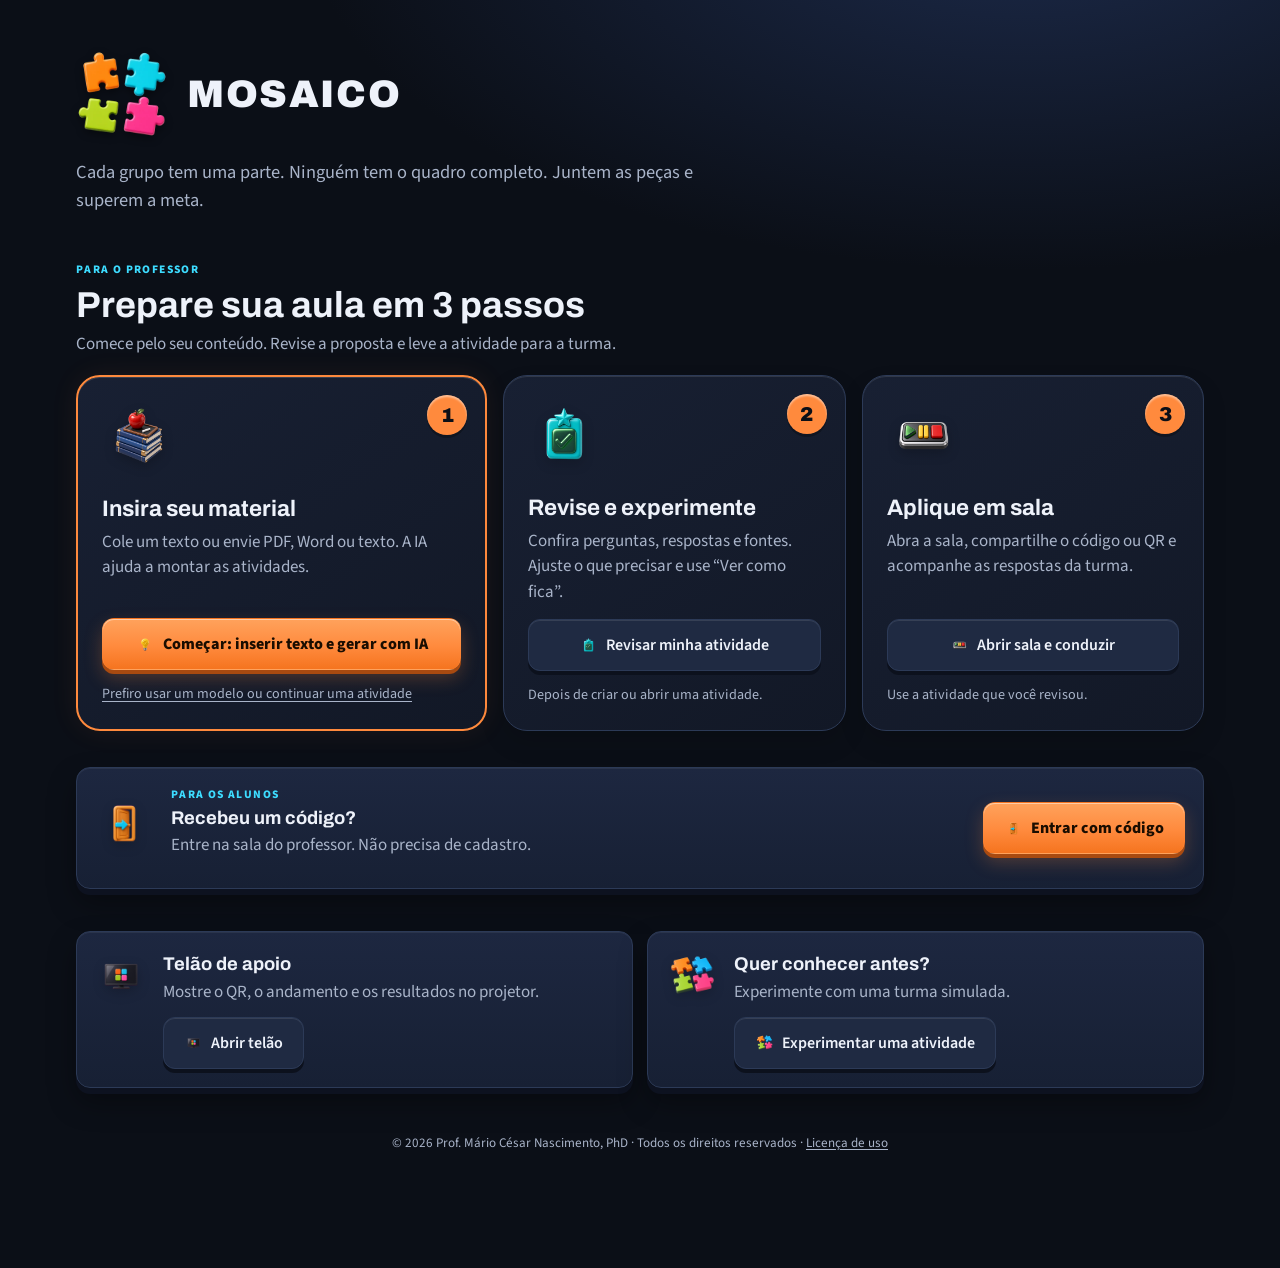
==== index.html @ 1a47d5f0 "Orienta o professor com passos numerados e ícones 3D transparentes" ====
<!doctype html>
<html lang="pt-BR">
<head>
<meta charset="utf-8">
<meta name="viewport" content="width=device-width,initial-scale=1,viewport-fit=cover">
<title>MOSAICO · Sala</title>
<meta name="description" content="Atividades em grupo com informação fracionada, cooperação e meta coletiva.">
<link rel="preconnect" href="https://fonts.googleapis.com">
<link rel="preconnect" href="https://fonts.gstatic.com" crossorigin>
<link href="https://fonts.googleapis.com/css2?family=Archivo:wght@700;800;900&family=Source+Sans+3:wght@400;600;700&display=swap" rel="stylesheet">
<link rel="icon" href="assets/favicon.png" type="image/png">
<link rel="apple-touch-icon" href="assets/apple-touch-icon.png">
<link rel="manifest" href="manifest.webmanifest">
<meta name="theme-color" content="#0b0f17">
<link rel="stylesheet" href="css/mosaico.css">
<style>
  .hero { padding: 48px 0 18px; }
  .hero .marca { font-size: 2.4rem; }
  .hero .marca .logo { width: 2.4em; height: 2.4em; }
  .hero p { font-size: 1.15rem; color: var(--texto-2); max-width: 34em; }
  .entradas { display: grid; gap: 14px; }
  @media (min-width: 640px) { .entradas { grid-template-columns: 1fr 1fr; } .entradas .largo { grid-column: 1 / -1; } }
  .entrada { display: grid; grid-template-columns: auto 1fr; grid-template-areas: "ilu tit" "txt txt" "acoes acoes"; gap: 10px 14px; align-items: center; }
  .entrada > [data-ilu] { grid-area: ilu; display: inline-flex; }
  .entrada h2 { grid-area: tit; margin: 0; font-size: 1.4rem; }
  .entrada p { grid-area: txt; margin: 0; }
  .entrada .acoes { grid-area: acoes; display: grid; gap: 10px; margin-top: 4px; }
  @media (max-width: 520px) { .fluxo-ilustrado .ilu { --tam: 44px !important; } .fluxo-ilustrado { gap: 2px; } .fluxo-ilustrado a { font-size: .78rem; padding: 4px; } }
  .fluxo-ilustrado { display: flex; align-items: center; justify-content: center; gap: 8px; flex-wrap: wrap; margin: 6px 0 4px; }
  .fluxo-ilustrado a { display: grid; justify-items: center; gap: 4px; color: var(--texto-2); text-decoration: none; font-weight: 700; font-size: .85rem; padding: 6px; border-radius: 12px; }
  .fluxo-ilustrado a:hover { color: var(--texto); background: var(--cartao); }
  .fluxo-ilustrado .seta { color: var(--acento); font-weight: 900; font-size: 1.3rem; }
</style>
</head>
<body>
<main class="pagina">
  <section class="hero">
    <h1 class="marca"><img class="logo" src="assets/mosaico.webp" alt="" width="96" height="96">MOSAICO</h1>
    <p>Cada grupo tem uma parte. Ninguém tem o quadro completo. Juntem as peças e superem a meta.</p>
  </section>
  <section class="boas-vindas-docente" aria-labelledby="tituloDocente">
    <div class="docente-abertura"><span class="guia-selo">PARA O PROFESSOR</span><h2 id="tituloDocente">Prepare sua aula em 3 passos</h2><p>Comece pelo seu conteúdo. Revise a proposta e leve a atividade para a turma.</p></div>
    <ol class="jornada-docente" aria-label="Passos para preparar e aplicar uma aula">
      <li class="jornada-card principal"><span class="numero-passo">1</span><span data-ilu="e_material" data-tam="104"></span><div><h3>Insira seu material</h3><p>Cole um texto ou envie PDF, Word ou texto. A IA ajuda a montar as atividades.</p></div><a class="btn primario bloco" id="lnkPlanejar" href="planejar.html?criar=texto" data-ico="ia">Começar: inserir texto e gerar com IA</a><a class="atalho-discreto" href="planejar.html">Prefiro usar um modelo ou continuar uma atividade</a></li>
      <li class="jornada-card"><span class="numero-passo">2</span><span data-ilu="e_revisar" data-tam="80"></span><div><h3>Revise e experimente</h3><p>Confira perguntas, respostas e fontes. Ajuste o que precisar e use “Ver como fica”.</p></div><a class="btn bloco" href="planejar.html#revisao" data-ico="revisao">Revisar minha atividade</a><small>Depois de criar ou abrir uma atividade.</small></li>
      <li class="jornada-card"><span class="numero-passo">3</span><span data-ilu="e_conduzir" data-tam="80"></span><div><h3>Aplique em sala</h3><p>Abra a sala, compartilhe o código ou QR e acompanhe as respostas da turma.</p></div><a class="btn bloco" id="lnkConduzir" href="conduzir.html" data-ico="conduzir">Abrir sala e conduzir</a><small>Use a atividade que você revisou.</small></li>
    </ol>
  </section>
  <section class="apoios-inicio" aria-label="Entrada da turma e recursos de apoio">
    <article class="cartao apoio-turma"><span data-ilu="e_participar" data-tam="58"></span><div><span class="guia-selo">PARA OS ALUNOS</span><h2>Recebeu um código?</h2><p>Entre na sala do professor. Não precisa de cadastro.</p></div><a class="btn primario" id="lnkParticipar" href="participar.html" data-ico="participar">Entrar com código</a></article>
    <article class="cartao apoio-card"><span data-ilu="e_telao" data-tam="52"></span><div><h2>Telão de apoio</h2><p>Mostre o QR, o andamento e os resultados no projetor.</p><a class="btn" id="lnkTelao" href="telao.html" data-ico="telao">Abrir telão</a></div></article>
    <article class="cartao apoio-card"><span data-ilu="e_simulador" data-tam="52"></span><div><h2>Quer conhecer antes?</h2><p>Experimente com uma turma simulada.</p><a class="btn" href="planejar.html?ensaio=1&demonstracao=1" data-ico="simulador">Experimentar uma atividade</a></div></article>
  </section>
  <footer class="rodape-licenca">© 2026 Prof. Mário César Nascimento, PhD · Todos os direitos reservados · <a href="licenca.html">Licença de uso</a></footer>
</main>
<script type="module" src="js/nav.js"></script>
</body>
</html>
---- css/mosaico.css ----
/* MOSAICO · Sala — estilos compartilhados (condução no celular, telão na TV, participante no celular) */
:root {
  --fundo: #0b0f17;
  --fundo-2: #121826;
  --cartao: #182033;
  --cartao-2: #1f2a42;
  --linha: #2c3a57;
  --texto: #eef2fa;
  --texto-2: #a9b4c9;
  --acento: #ff8a3d;
  --acento-2: #3ddcff;
  --ok: #4dffb0;
  --alerta: #ffd23d;
  --erro: #ff6b6b;
  --raio: 14px;
  --toque: 52px;
  --fonte-titulo: 'Archivo', system-ui, sans-serif;
  --fonte: 'Source Sans 3', system-ui, sans-serif;
}
* { box-sizing: border-box; }
html, body { margin: 0; }
body {
  background: var(--fundo) radial-gradient(1200px 600px at 80% -10%, #1c2a4a 0%, transparent 60%) fixed;
  color: var(--texto); font: 17px/1.5 var(--fonte); min-height: 100vh;
  -webkit-text-size-adjust: 100%;
}
h1, h2, h3 { font-family: var(--fonte-titulo); line-height: 1.15; margin: 0 0 .5em; }
h1 { font-size: 1.7rem; font-weight: 800; }
h2 { font-size: 1.25rem; font-weight: 700; }
h3 { font-size: 1.05rem; font-weight: 700; }
p { margin: 0 0 .8em; }
small, .sutil { color: var(--texto-2); }
a { color: var(--acento-2); }
[hidden] { display: none !important; }

/* Marca */
.marca { font-family: var(--fonte-titulo); font-weight: 900; letter-spacing: .04em; display: inline-flex; align-items: center; gap: .45em; }
.marca .ladrilhos { display: inline-grid; grid-template-columns: repeat(2, .55em); gap: .09em; }
.marca .ladrilhos i { width: .55em; height: .55em; border-radius: .12em; display: block; }
.marca .ladrilhos i:nth-child(1) { background: #ff8a3d; } .marca .ladrilhos i:nth-child(2) { background: #3ddcff; }
.marca .ladrilhos i:nth-child(3) { background: #c6ff45; } .marca .ladrilhos i:nth-child(4) { background: #ff5fa8; }

/* Botões e campos — alvos de toque grandes */
.btn {
  min-height: var(--toque); padding: 0 20px; border-radius: 12px; border: 1px solid var(--linha);
  background: var(--cartao-2); color: var(--texto); font: 600 1rem var(--fonte); cursor: pointer;
  display: inline-flex; align-items: center; justify-content: center; gap: 8px; text-decoration: none;
}
.btn:hover:not(:disabled) { border-color: var(--acento-2); }
.btn:disabled { opacity: .45; cursor: not-allowed; }
.btn.primario { background: var(--acento); color: #1a0d00; border-color: transparent; font-weight: 800; }
.btn.perigo { border-color: var(--erro); color: var(--erro); background: transparent; }
.btn.discreto { background: transparent; }
.btn.bloco { width: 100%; }
.btn.pequeno { min-height: 40px; padding: 0 12px; font-size: .9rem; }
/* Campo de arquivo: botão em português + arrastar e soltar */
.arq-zona { display: flex; flex-wrap: wrap; align-items: center; gap: 10px; margin: 0; padding: 12px; font-weight: 400;
  border: 1.5px dashed var(--linha); border-radius: 12px; cursor: pointer; }
.arq-zona:hover, .arq-zona.arrastando { border-color: var(--acento-2); }
.arq-zona:focus-within { outline: 3px solid var(--acento-2); outline-offset: 2px; }
.arq-nome { color: var(--texto-2); overflow-wrap: anywhere; }
.arq-oculto { position: absolute; width: 1px; height: 1px; opacity: 0; overflow: hidden; clip-path: inset(50%); }
.linha-botoes { display: flex; flex-wrap: wrap; gap: 10px; margin: 12px 0; }
label { display: block; font-weight: 600; margin: 12px 0 6px; }
input[type=text], input[type=number], input[type=email], input:not([type]), select, textarea {
  width: 100%; min-height: var(--toque); padding: 10px 14px; border-radius: 12px; border: 1px solid var(--linha);
  background: var(--fundo-2); color: var(--texto); font: 1.05rem var(--fonte);
}
textarea { min-height: 110px; resize: vertical; }
input:focus, select:focus, textarea:focus, .btn:focus-visible { outline: 3px solid var(--acento-2); outline-offset: 2px; }

/* Cartões */
.cartao { background: var(--cartao); border: 1px solid var(--linha); border-radius: var(--raio); padding: 18px; margin: 14px 0; }
.cartao.destaque { border-color: var(--acento); }
.peca { background: #f6f1e7; color: #1b1b1b; border-radius: 10px; padding: 14px 16px; margin: 10px 0; font-size: 1.05rem; box-shadow: 0 2px 0 rgba(0,0,0,.35); position: relative; }
.peca.sintetico::after { content: ''; }
.peca label.marcar { display: flex; gap: 10px; align-items: flex-start; margin: 10px 0 0; font-weight: 600; color: #3a2a10; }
.peca input[type=checkbox] { width: 26px; height: 26px; flex: none; accent-color: #ff8a3d; }

/* Opções (hipóteses, alternativas) */
.opcoes { display: grid; gap: 10px; }
.opcao { display: flex; gap: 12px; align-items: flex-start; padding: 14px; border-radius: 12px; border: 2px solid var(--linha); background: var(--fundo-2); cursor: pointer; font-weight: 500; }
.opcao input { width: 24px; height: 24px; flex: none; margin-top: 2px; accent-color: var(--acento); }
.opcao:has(input:checked) { border-color: var(--acento); background: #2a1d12; }
.opcao.leitura { cursor: default; }

/* Chips de grupo */
.chip { display: inline-flex; align-items: center; gap: 8px; padding: 4px 12px 4px 6px; border-radius: 999px; background: var(--cartao-2); font-weight: 600; font-size: .95rem; }
.chip i { width: 18px; height: 18px; border-radius: 5px; display: block; }
.estado { font-size: .85rem; padding: 2px 10px; border-radius: 999px; font-weight: 700; }
.estado.ok { background: #0f3b2a; color: var(--ok); }
.estado.pend { background: #3b330f; color: var(--alerta); }
.estado.vazio { background: #3b1414; color: var(--erro); }

/* Avisos */
.aviso { padding: 12px 14px; border-radius: 12px; background: #13263d; border-left: 4px solid var(--acento-2); margin: 12px 0; }
.aviso[data-tipo=erro] { background: #3b1414; border-color: var(--erro); }
.aviso[data-tipo=ok] { background: #0f3b2a; border-color: var(--ok); }
.aviso[data-tipo=alerta] { background: #3b330f; border-color: var(--alerta); }
.diag { list-style: none; padding: 0; margin: 8px 0; }
.diag li { padding: 8px 10px; border-radius: 8px; margin: 6px 0; background: var(--fundo-2); font-size: .95rem; }
.diag li.erro { border-left: 4px solid var(--erro); }
.diag li.aviso { border-left: 4px solid var(--alerta); }
.diag li.info { border-left: 4px solid var(--acento-2); }
.diag code { color: var(--texto-2); font-size: .8rem; display: block; }

/* Escala de desempenho (sem pontos) */
.escala { display: inline-flex; flex-direction: column; gap: 6px; }
.escala-barras { display: flex; gap: 6px; }
.escala-barras span { width: 44px; height: 14px; border-radius: 4px; background: var(--linha); }
.escala-barras span.cheia { background: var(--ok); }

/* Janela explicativa */
dialog.explica { max-width: 520px; width: calc(100% - 32px); background: var(--cartao); color: var(--texto); border: 1px solid var(--acento); border-radius: var(--raio); padding: 22px; }
dialog::backdrop { background: rgba(5, 8, 14, .75); }
dialog.explica .btn { width: 100%; margin-top: 8px; }

/* Layout de página no celular */
.pagina { max-width: 720px; margin: 0 auto; padding: 0 16px 96px; }
.topo { position: sticky; top: 0; z-index: 10; background: rgba(11, 15, 23, .94); backdrop-filter: blur(8px); border-bottom: 1px solid var(--linha); }
.topo .barra { max-width: 720px; margin: 0 auto; padding: 10px 16px; display: flex; align-items: center; justify-content: space-between; gap: 12px; }
.topo .status { font-size: .9rem; color: var(--texto-2); text-align: right; }
.abas { display: flex; gap: 4px; max-width: 720px; margin: 0 auto; padding: 0 8px 8px; overflow-x: auto; }
.abas button { flex: 1; min-height: 46px; border: 0; border-radius: 10px; background: transparent; color: var(--texto-2); font: 700 .95rem var(--fonte); white-space: nowrap; padding: 0 12px; cursor: pointer; }
.abas button[aria-selected=true] { background: var(--cartao-2); color: var(--texto); box-shadow: inset 0 -3px 0 var(--acento); }

/* Grade de grupos */
.grade-grupos { display: grid; gap: 12px; grid-template-columns: repeat(auto-fill, minmax(220px, 1fr)); }
.grupo { border-radius: var(--raio); padding: 14px; background: var(--cartao); border-top: 6px solid var(--cor, #888); }
.grupo h3 { margin-bottom: 6px; }
.grupo ul { margin: 0; padding-left: 0; list-style: none; }
.grupo li { padding: 4px 0; display: flex; justify-content: space-between; align-items: center; gap: 8px; }
.grupo li .rep { font-size: .78rem; font-weight: 800; color: var(--acento); }
.grupo select { min-height: 38px; padding: 4px 8px; font-size: .9rem; width: auto; }

/* Etapas na condução */
.etapa-linha { display: grid; grid-template-columns: auto 1fr auto; gap: 10px; align-items: center; }
.etapa-linha.atual { outline: 2px solid var(--acento); }
.etapa-linha .tipo { font-size: .85rem; color: var(--texto-2); }

/* QR */
.qr { background: #fff; border-radius: 14px; padding: 10px; width: min(70vw, 280px); }
.qr svg { display: block; width: 100%; height: auto; }
.codigo { font-family: var(--fonte-titulo); font-weight: 900; letter-spacing: .12em; font-size: 2rem; }

/* Telão (TV) */
body.telao { font-size: clamp(15px, min(1.55vw, 2.75vh), 72px); overflow: hidden; }
.btn-tela-cheia { min-height: 0; width: 2.2em; height: 2.2em; padding: 0; font-size: .8em; }
body.telao:fullscreen .btn-tela-cheia, :fullscreen .btn-tela-cheia { opacity: .35; }
.telao-palco { height: 100vh; padding: 3vh 4vw; display: grid; grid-template-rows: auto 1fr auto; gap: 2vh; }
.telao-palco header { display: flex; justify-content: space-between; align-items: center; }
.telao-palco h1 { font-size: 2.4em; }
.telao-palco .marca { font-size: 1.3em; }
.telao-centro { display: flex; flex-direction: column; justify-content: center; gap: 2vh; min-height: 0; overflow: hidden; }
.telao-entrada { display: grid; grid-template-columns: auto 1fr; gap: 4vw; align-items: center; }
.telao-entrada .qr { width: min(34vh, 34vw); }
.telao-entrada .codigo { font-size: 3.2em; }
.telao .grade-grupos { grid-template-columns: repeat(auto-fit, minmax(14em, 1fr)); }
.telao .grupo { font-size: .9em; }
.telao .progresso { display: flex; flex-wrap: wrap; gap: .6em; }
.telao .progresso .chip { font-size: .9em; padding: .3em .8em .3em .4em; }
.telao .relogio { font-family: var(--fonte-titulo); font-weight: 800; font-size: 2em; }
.telao footer { color: var(--texto-2); font-size: .7em; display: flex; justify-content: space-between; }
.telao .escala-barras span { width: 3em; height: .7em; }
.telao .explicacao { background: var(--cartao); border-radius: var(--raio); padding: 1em 1.2em; font-size: .85em; }

/* Impressão */
@media print { .nao-imprimir { display: none !important; } }

/* =====================================================================
   Identidade 3D (23/10/2026): logo em peças de quebra-cabeça, ícones 3D
   por grupo e profundidade em cartões, botões, chips e opções.
   ===================================================================== */
.marca .logo { width: 1.9em; height: 1.9em; object-fit: contain; filter: drop-shadow(0 3px 4px rgba(0,0,0,.45)); }
.marca { gap: .5em; }

/* cartões com volume */
.cartao, .grupo {
  background: linear-gradient(180deg, #1d2740 0%, #172034 100%);
  border: 1px solid #2c3a57;
  box-shadow: 0 1px 0 rgba(255,255,255,.06) inset, 0 6px 0 #0d1220, 0 14px 28px rgba(0,0,0,.35);
}
.cartao.destaque { border-color: var(--acento); box-shadow: 0 1px 0 rgba(255,255,255,.08) inset, 0 6px 0 #6b3510, 0 14px 30px rgba(255,138,61,.18); }
.grupo { border-top: 0; position: relative; }
.grupo::before { content: ''; position: absolute; inset: 0 0 auto 0; height: 6px; border-radius: var(--raio) var(--raio) 0 0; background: var(--cor, #888); box-shadow: 0 0 18px var(--cor, transparent); }

/* botões que afundam ao toque */
.btn { box-shadow: 0 1px 0 rgba(255,255,255,.10) inset, 0 4px 0 #0c111d; transition: transform .06s, box-shadow .06s; }
.btn:active:not(:disabled) { transform: translateY(3px); box-shadow: 0 1px 0 rgba(255,255,255,.10) inset, 0 1px 0 #0c111d; }
.btn.primario { background: linear-gradient(180deg, #ffa25c 0%, #ff8a3d 55%, #f5741f 100%); box-shadow: 0 1px 0 rgba(255,255,255,.45) inset, 0 4px 0 #a84a10, 0 8px 18px rgba(255,138,61,.25); }
.btn.primario:active:not(:disabled) { box-shadow: 0 1px 0 rgba(255,255,255,.45) inset, 0 1px 0 #a84a10; }
.btn.perigo { box-shadow: 0 4px 0 #5a1b1b; }
.btn.discreto { box-shadow: none; }

/* ícones e etiquetas de grupo */
.icone-grupo { object-fit: contain; flex: none; filter: drop-shadow(0 3px 3px rgba(0,0,0,.45)); }
.chip { padding: 4px 14px 4px 6px; background: linear-gradient(180deg, #24304b, #1b2439); border: 1px solid #33425f; box-shadow: 0 3px 0 #0c111d; }
.chip i { display: none; }
.titulo-grupo { display: flex; align-items: center; gap: .45em; }
.grupo-destaque { display: flex; justify-content: center; margin: 4px 0 8px; }
.grupo-destaque .icone-grupo { animation: flutuar 3.2s ease-in-out infinite; }
@keyframes flutuar { 0%, 100% { transform: translateY(0); } 50% { transform: translateY(-6px); } }
@media (prefers-reduced-motion: reduce) { .grupo-destaque .icone-grupo { animation: none; } .btn { transition: none; } }

/* opções e peças com profundidade */
.opcao { box-shadow: 0 3px 0 #0c111d; transition: transform .06s; }
.opcao:has(input:checked) { box-shadow: 0 3px 0 #6b3510, 0 0 0 1px var(--acento) inset; }
.opcao:active { transform: translateY(2px); }
.peca { box-shadow: 0 3px 0 #b9ab92, 0 10px 18px rgba(0,0,0,.35); }

/* abas da condução em relevo */
.abas button[aria-selected=true] { background: linear-gradient(180deg, #26324f, #1d2740); box-shadow: inset 0 -3px 0 var(--acento), 0 3px 0 #0c111d; }

/* telão: ícones maiores e cartões de grupo com o mesmo volume */
.telao .chip { gap: .5em; }
.telao .chip .icone-grupo { width: 1.6em; height: 1.6em; }
.telao .titulo-grupo .icone-grupo { width: 2.2em; height: 2.2em; }
.telao .marca .logo { width: 2.2em; height: 2.2em; }
.telao .escala-barras span { box-shadow: 0 3px 0 #0c111d; }

/* representante: nome e etiqueta na cor da equipe */
.grupo li.eh-rep { color: var(--cor, var(--acento)); font-weight: 700; }
.grupo li .rep { color: var(--cor, var(--acento)); border: 1px solid var(--cor, var(--acento)); border-radius: 999px; padding: 1px 8px; }

/* Montagem em peças: peça de quebra-cabeça em tela cheia no celular */
.peca-qc { display: block; width: 100%; height: auto; max-height: 68vh; overflow: visible; filter: drop-shadow(0 8px 14px rgba(0,0,0,.35)); }
.peca-qc-texto { width: 100%; height: 100%; display: flex; align-items: center; justify-content: center; text-align: center; color: #1b1b1b; font-family: 'Archivo', system-ui, sans-serif; font-weight: 800; line-height: 1.15; overflow-wrap: anywhere; padding: 2px; }
.pecas-carrossel { display: flex; gap: 14px; overflow-x: auto; scroll-snap-type: x mandatory; padding: 18px 6px 8px; }
.pecas-carrossel > div { flex: 0 0 92%; scroll-snap-align: center; }
.pecas-fila { display: flex; flex-wrap: wrap; gap: 6px; align-items: flex-start; }
.pecas-fila .peca-qc { width: 120px; max-height: none; }
.montagem-aviso { text-align: center; font-size: 1.05rem; }
.telao .pecas-fila .peca-qc { width: 100%; }

/* ---------- Cadeado do grupo ---------- */
.cadeado-placa { display: flex; gap: 12px; align-items: center; background: var(--cartao-2, rgba(255,255,255,.05)); border: 2px solid var(--cor, #ff8a3d); border-radius: var(--raio, 14px); padding: 10px 14px; margin: 10px 0; box-shadow: 0 4px 0 rgba(0,0,0,.35); }
.cadeado-placa.aberto { border-color: #3ddc84; }
.cadeado-icone { font-size: 2.2em; line-height: 1; filter: drop-shadow(0 4px 4px rgba(0,0,0,.4)); }
.cadeado-placa > div:last-child { flex: 1; display: grid; gap: 4px; }
.cadeado-barra { height: 10px; border-radius: 99px; background: rgba(255,255,255,.12); overflow: hidden; }
.cadeado-barra span { display: block; height: 100%; background: var(--cor, #ff8a3d); border-radius: 99px; transition: width .4s; }
.aberto .cadeado-barra span { background: #3ddc84; }
.cadeado-pergunta { border-top: 1px solid rgba(255,255,255,.1); padding-top: 10px; margin-top: 12px; }
.cadeado-pergunta.estado-certa h3::after { content: ' ✔'; color: #3ddc84; }
.fragmento { text-align: center; background: linear-gradient(#fffaf0, #efe4cf); color: #1b1b1b; border: 3px dashed var(--cor, #ff8a3d); border-radius: 14px; padding: 10px; margin: 8px 0; box-shadow: 0 6px 0 rgba(0,0,0,.35); }
.fragmento small { display: block; color: #6b5b3e; font-weight: 600; }
.fragmento div { font-family: var(--fonte-titulo, 'Archivo'), system-ui, sans-serif; font-weight: 800; font-size: 2em; overflow-wrap: anywhere; }
.cadeado-codigo { margin-top: 14px; padding: 12px; border-radius: var(--raio, 14px); border: 2px solid #f3bf0a; background: rgba(243,191,10,.08); }
.cadeado-codigo input { font-size: 1.4em; text-align: center; letter-spacing: .05em; }
.cadeado-mensagem { margin: 10px 0; padding: 14px; border-radius: var(--raio, 14px); background: rgba(61,220,132,.12); border: 2px solid #3ddc84; font-size: 1.1em; font-weight: 600; }
.telao .cadeados { display: grid; grid-template-columns: repeat(auto-fit, minmax(11em, 1fr)); gap: .8em; }
.cadeado-telao { background: var(--cartao); border: 3px solid var(--cor); border-radius: var(--raio); padding: .7em; text-align: center; display: grid; gap: .35em; justify-items: center; box-shadow: 0 6px 0 rgba(0,0,0,.4); transition: transform .3s; }
.cadeado-telao .cadeado-barra { width: 100%; height: .6em; }
.cadeado-telao.aberto { border-color: #3ddc84; transform: translateY(-4px); }
.cadeado-telao .cadeado-icone { font-size: 2.6em; }

/* ---------- Quiz entre grupos ---------- */
.quiz-vez { display: flex; gap: 10px; align-items: center; padding: 10px 12px; border-radius: var(--raio, 14px); border: 2px solid var(--cor, rgba(255,255,255,.2)); margin: 8px 0; }
.quiz-vez.minha { border-color: #f3bf0a; background: rgba(243,191,10,.1); }
.quiz-placar { display: flex; flex-wrap: wrap; gap: 6px; }
.telao .quiz-vez-telao { display: grid; grid-template-columns: auto 1fr auto; gap: 1em; align-items: center; background: var(--cartao); border: 4px solid var(--cor); border-radius: var(--raio); padding: .6em 1em; box-shadow: 0 8px 0 rgba(0,0,0,.4); }
.telao .quiz-vez-telao .icone-grupo { width: 4em; height: 4em; }
.telao .quiz-nome { font-family: var(--fonte-titulo); font-weight: 800; font-size: 2.2em; line-height: 1.1; }
.telao .quiz-sinal { font-size: 3em; font-weight: 800; }
.telao .relogio.acabando { color: #ff5d5d; }
.telao .telao-placar { justify-content: center; }
.telao .telao-placar .chip { font-size: 1em; }

/* ---------- Cartões de arrastar ---------- */
.quadro-cartoes { display: grid; gap: 12px; margin: 12px 0; -webkit-user-select: none; user-select: none; }
.cartao-arr { background: linear-gradient(180deg, #fffaf0, #efe4cf); color: #1b1b1b; border-radius: 12px; padding: 12px 14px; min-height: 52px; display: flex; flex-direction: column; justify-content: center; gap: 2px;
  font-weight: 700; line-height: 1.2; box-shadow: 0 3px 0 #b9ab92, 0 8px 14px rgba(0,0,0,.3); border: 2px solid transparent; overflow-wrap: anywhere; }
.cartao-arr.movel { cursor: grab; }
.cartao-arr.preso { opacity: .78; box-shadow: 0 2px 0 #9c907a; }
.cartao-arr.meu { border-color: var(--cor, var(--acento)); }
.cartao-arr.selecionado { outline: 4px solid var(--acento-2); outline-offset: 2px; transform: translateY(-2px); }
.cartao-arr.origem { opacity: .3; }
.cartao-arr .dono { font-weight: 600; color: #6b5b3e; font-size: .8rem; }
.cartao-arr.fantasma { position: fixed; left: 0; top: 0; z-index: 1000; pointer-events: none; opacity: .95; box-shadow: 0 16px 30px rgba(0,0,0,.5); }
.cartoes-mao { border: 2px dashed var(--linha); border-radius: var(--raio); padding: 10px; background: rgba(255,255,255,.03); }
.cartoes-rotulo { font-size: .9rem; color: var(--texto-2); font-weight: 700; margin-bottom: 8px; }
.cartoes-lista { display: grid; gap: 8px; }
.cartoes-mao .cartoes-lista { grid-template-columns: repeat(auto-fill, minmax(140px, 1fr)); }
.cartoes-trilha { list-style: none; margin: 0; padding: 0; display: grid; gap: 8px; }
.cartoes-slot { display: grid; grid-template-columns: 34px 1fr; gap: 8px; align-items: center; min-height: 60px; border: 2px dashed var(--linha); border-radius: 12px; padding: 4px 6px; background: var(--fundo-2); }
.cartoes-slot .num { font-family: var(--fonte-titulo); font-weight: 900; font-size: 1.2rem; color: var(--texto-2); text-align: center; }
.cartoes-slot.cheio { border-style: solid; }
.cartoes-slot .vazio, .cartoes-coluna .vazio { color: var(--texto-2); font-size: .85rem; }
.cartoes-coluna .cartoes-lista:has(.cartao-arr) .vazio { display: none; }
.cartoes-colunas { display: grid; gap: 10px; grid-template-columns: repeat(auto-fit, minmax(140px, 1fr)); }
.cartoes-coluna { border: 2px dashed var(--linha); border-radius: 12px; padding: 8px; min-height: 120px; background: var(--fundo-2); }
.cartoes-coluna h4 { margin: 0 0 8px; font-family: var(--fonte-titulo); text-align: center; }
[data-alvo].sobre { border-color: var(--acento-2) !important; background: rgba(61,220,255,.1) !important; }
.termo-polos { display: flex; justify-content: space-between; gap: 10px; font-weight: 800; font-size: .9rem; }
.termo-polos span:first-child { color: #ff8f8f; } .termo-polos span:last-child { color: #7dffbe; text-align: right; }
.termo-linha { display: grid; gap: 6px; padding: 10px 0; border-top: 1px solid rgba(255,255,255,.08); }
.termo-rotulo { display: flex; justify-content: space-between; align-items: baseline; gap: 8px; font-weight: 700; }
.termo-rotulo .dono { font-weight: 600; }
.termo-trilha { position: relative; height: 44px; border-radius: 999px; }
.termo-trilha.movel { cursor: pointer; }
.termo-faixa { position: absolute; left: 0; right: 0; top: 50%; height: 12px; transform: translateY(-50%); border-radius: 999px; background: linear-gradient(90deg, #ff6b6b, #ffd23d, #4dffb0); box-shadow: 0 3px 0 #0c111d; }
.termo-marcador { position: absolute; top: 50%; width: 34px; height: 34px; border-radius: 50%; transform: translate(-50%, -50%); background: var(--cor, var(--acento)); border: 3px solid #fff; box-shadow: 0 4px 10px rgba(0,0,0,.5); }
.termo-linha.vazia .termo-faixa { opacity: .5; }
.termo-trilha:focus-visible { outline: 3px solid var(--acento-2); outline-offset: 4px; }
.termo-dica { font-size: .85rem; }
/* telão */
.telao .cadeia-telao { display: flex; flex-wrap: wrap; gap: .4em; align-items: center; justify-content: center; }
.telao .cadeia-telao .seta { font-size: 1.5em; font-weight: 800; color: var(--acento); }
.telao .cartao-arr { font-size: .9em; padding: .5em .8em; min-height: 0; }
.telao .telao-colunas { grid-template-columns: repeat(var(--n), 1fr); }
.telao .termo-telao { display: grid; gap: .5em; }
.telao .termo-linha-telao { display: grid; grid-template-columns: 16em 1fr; gap: 1em; align-items: center; }
.telao .termo-linha-telao .termo-trilha { height: 2.6em; }
.telao .termo-esperado { position: absolute; top: 15%; bottom: 15%; border-radius: 999px; background: rgba(255,255,255,.22); border: 2px dashed #fff; }
.telao .termo-ponto { position: absolute; transform: translate(-50%, 0); top: 0; }
.telao .termo-ponto .icone-grupo { width: 1.5em; height: 1.5em; }
.telao .termo-linha-telao .termo-rotulo { display: block; }
.telao .etiqueta-div { display: inline-block; white-space: nowrap; vertical-align: middle; font-size: .55em; background: var(--alerta); color: #1a1300; border-radius: 999px; padding: .1em .6em; margin-left: .5em; }

/* pares para ligar: o lugar mostra o outro lado */
.cartoes-slot.com-rotulo { grid-template-columns: minmax(0, 42%) 1fr; }
.rotulo-par { font-weight: 800; display: flex; justify-content: space-between; gap: 6px; align-items: center; padding: 0 4px; overflow-wrap: anywhere; min-width: 0; }
.rotulo-par i { font-style: normal; color: var(--acento); }
/* marcar na imagem */
.marcar-itens { display: flex; flex-wrap: wrap; gap: 8px; }
.marcar-item { min-height: 44px; border-radius: 999px; border: 2px solid var(--linha); background: var(--fundo-2); color: var(--texto); font: 600 .95rem var(--fonte); padding: 4px 12px 4px 4px; display: inline-flex; gap: 6px; align-items: center; }
.marcar-item .n, .marcar-pino span { display: inline-grid; place-items: center; width: 28px; height: 28px; border-radius: 50%; background: var(--cor, var(--acento)); color: #1a0d00; font-weight: 900; }
.marcar-item.ativo { border-color: var(--acento-2); background: rgba(61,220,255,.12); }
.marcar-item.feito { opacity: .7; }
.marcar-foto { position: relative; width: 100%; border-radius: 12px; overflow: hidden; background: #000; touch-action: manipulation; }
.marcar-foto img { display: block; width: 100%; height: 100%; object-fit: contain; -webkit-user-select: none; user-select: none; pointer-events: none; }
.marcar-pino { position: absolute; transform: translate(-50%, -50%); filter: drop-shadow(0 3px 4px rgba(0,0,0,.6)); }
.marcar-pino span { width: 34px; height: 34px; border: 3px solid #fff; }
.marcar-pino.selecionado span { outline: 3px solid var(--acento-2); }

/* ---------- tipos novos: corrida, memória, cruzadas, quiz que faz pensar, análise de imagem ---------- */
.corrida-status { display: flex; flex-wrap: wrap; gap: 10px; align-items: center; justify-content: space-between; margin: 8px 0; font-weight: 700; }
.corrida-item h3 { margin: 6px 0 10px; } .corrente-de { font-weight: 700; background: var(--fundo-2); border-left: 4px solid var(--acento); padding: 8px 12px; border-radius: 8px; }
.corrida-alts { display: grid; gap: 10px; }
.corrida-alt { min-height: 58px; border-radius: 14px; border: 2px solid var(--linha); background: linear-gradient(180deg, #24304b, #1b2439); color: var(--texto); font: 700 1.05rem var(--fonte); text-align: left; padding: 10px 14px; box-shadow: 0 4px 0 #0c111d; cursor: pointer; }
.corrida-alt:active:not(:disabled) { transform: translateY(3px); box-shadow: 0 1px 0 #0c111d; }
.corrida-alt.ativo { border-color: var(--acento); }
.conf-botoes { display: grid; gap: 8px; grid-template-columns: repeat(3, 1fr); }
.conf-botoes .btn { min-height: 60px; padding: 0 6px; font-size: .9rem; }
.pu-lista { display: flex; flex-wrap: wrap; gap: 8px; align-items: center; margin-top: 12px; }
.pu { min-height: 46px; border-radius: 999px; border: 2px solid #f3bf0a; background: rgba(243,191,10,.12); color: var(--texto); font: 700 .95rem var(--fonte); padding: 0 14px; display: inline-flex; gap: 6px; align-items: center; }
.feed-pu { display: grid; gap: 2px; margin: 6px 0; color: #f3bf0a; }
.flash { animation: flash .6s ease-out; } @keyframes flash { from { transform: scale(1.03); } to { transform: none; } }
.direcoes { display: grid; gap: 10px; margin-bottom: 10px; }
.direcao-linha { display: grid; grid-template-columns: 1fr auto; gap: 10px; align-items: center; font-weight: 700; }
.direcao-botoes { display: flex; gap: 6px; }
.direcao { width: 54px; height: 54px; border-radius: 12px; border: 2px solid var(--linha); background: var(--fundo-2); color: var(--texto); font: 900 1.4rem var(--fonte-titulo); }
.direcao.ativo { border-color: var(--acento); background: #2a1d12; }
.memoria { display: grid; grid-template-columns: repeat(var(--n, 4), 1fr); gap: 8px; margin: 10px 0; }
.carta { aspect-ratio: 3 / 4; border-radius: 12px; border: 2px solid var(--linha); background: linear-gradient(135deg, #2b3a5c, #1b2439); color: var(--texto); font: 700 .9rem var(--fonte); padding: 4px; overflow-wrap: anywhere; display: grid; place-items: center; box-shadow: 0 4px 0 #0c111d; }
.carta .verso { font-family: var(--fonte-titulo); font-weight: 900; opacity: .5; }
.carta.aberta { background: linear-gradient(180deg, #fffaf0, #efe4cf); color: #1b1b1b; }
.carta.achada { border-color: var(--cor, #3ddc84); box-shadow: 0 0 0 3px var(--cor, #3ddc84) inset; }
.carta.errada { border-color: var(--erro); }
.cruz-grade { display: grid; grid-template-columns: repeat(var(--c), 1fr); gap: 2px; max-width: 100%; margin: 10px 0; }
.cruz-cel, .cruz-vazio { aspect-ratio: 1; }
.cruz-cel { background: #fffaf0; color: #1b1b1b; border-radius: 3px; position: relative; display: grid; place-items: center; font: 900 clamp(10px, 3.4vw, 18px) var(--fonte-titulo); }
.cruz-cel small { position: absolute; top: 1px; left: 2px; font: 700 clamp(7px, 1.8vw, 10px) var(--fonte); color: #6b5b3e; }
.cruz-cel.cheia { background: #d9f7e5; }
.dicas { display: grid; gap: 10px; }
.dica { background: var(--fundo-2); border-radius: 12px; padding: 10px; display: grid; gap: 8px; }
.dica.feita { opacity: .7; }
.dica-resp { display: grid; grid-template-columns: 1fr auto; gap: 8px; }
.dica-resp input { text-transform: uppercase; letter-spacing: .1em; font-weight: 800; }
.dist { display: grid; gap: 6px; margin: 8px 0; }
.dist-linha { display: grid; grid-template-columns: minmax(0, 1.4fr) 1fr auto; gap: 8px; align-items: center; }
.dist-barra { height: 12px; border-radius: 999px; background: rgba(255,255,255,.1); overflow: hidden; }
.dist-barra i { display: block; height: 100%; background: var(--acento-2); }
.cenario { background: var(--fundo-2); border-left: 6px solid var(--acento-2); padding: 12px 14px; border-radius: 12px; font-size: 1.08rem; }
.cenario.final.bom { border-color: var(--ok); } .cenario.final.ruim { border-color: var(--erro); } .cenario.final.neutro { border-color: var(--alerta); }
.analise-img { display: block; width: 100%; border-radius: 12px; margin: 8px 0; }
.modelo-3d { display: block; width: 100%; height: 340px; background: #000; border-radius: 12px; }
/* telão */
.telao .telao-midia-caixa { display: flex; justify-content: center; min-height: 0; }
.telao .telao-midia { max-height: 42vh; max-width: 100%; border-radius: 12px; }
.telao .telao-midia-caixa.pequena .telao-midia { max-height: 30vh; }
.telao .telao-3d { width: 60vw; height: 42vh; background: #000; border-radius: 12px; }
.telao .telao-feed { display: grid; gap: .2em; color: #f3bf0a; text-align: center; font-size: .9em; }
.telao .telao-memoria { width: min(70vw, 95vh); margin: 0 auto; gap: .4em; }
.telao .telao-memoria .carta { font-size: .7em; aspect-ratio: 5 / 3; }
.telao .telao-cruz { max-width: min(60vh, 50vw); margin: 0 auto; }
.telao .telao-cruz .cruz-cel { font-size: 1.1em; } .telao .telao-cruz .cruz-cel small { font-size: .5em; }
.telao .cruz-final { display: grid; grid-template-columns: auto 1fr; gap: 1.2em; align-items: start; }
.telao .cruz-dicas { font-size: .75em; columns: 2; margin: 0; padding: 0; list-style: none; }
.telao .explicacao li.certa { color: var(--ok); font-weight: 800; }
.telao .quem-marcou { margin-left: .5em; display: inline-flex; gap: .2em; vertical-align: middle; }
.telao .pares-telao { display: grid; grid-template-columns: repeat(auto-fit, minmax(18em, 1fr)); gap: .5em; }
.telao .pares-telao > div { display: flex; gap: .4em; align-items: center; }
.telao .trecho { display: inline-flex; gap: .3em; align-items: center; padding: .3em; border: 3px solid var(--cor); border-radius: 14px; }
.telao .caminhos { display: grid; grid-template-columns: repeat(auto-fit, minmax(14em, 1fr)); gap: .6em; }
.telao .caminho { background: var(--cartao); border-top: 6px solid var(--cor); border-radius: var(--raio); padding: .6em .8em; font-size: .85em; }
.telao .caminho .desfecho { margin-left: auto; font-size: .8em; padding: .1em .6em; border-radius: 999px; background: var(--alerta); color: #1a1300; }
.telao .caminho.bom .desfecho { background: var(--ok); } .telao .caminho.ruim .desfecho { background: var(--erro); }
.telao .observacoes { display: grid; grid-template-columns: auto 1fr; gap: 1em; align-items: start; }
.telao .telao-marcar { margin: 0 auto; }
.marcar-esperado { position: absolute; transform: translate(-50%, -50%); aspect-ratio: 1; border: 3px dashed #fff; border-radius: 50%; background: rgba(255,138,61,.25); display: grid; place-items: center; font-weight: 900; color: #fff; text-shadow: 0 1px 3px #000; pointer-events: none; }
.telao .marcar-esperado { position: absolute; transform: translate(-50%, -50%); aspect-ratio: 1; border: 3px dashed #fff; border-radius: 50%; background: rgba(255,255,255,.15); display: grid; place-items: center; font-weight: 900; }

/* ---------- Sequência (Genius): painel de laboratório, luz e som ---------- */
.seq-jogo {
  --painel: #0a141d; margin: .6em 0; padding: 12px; border-radius: 20px;
  background: var(--painel) linear-gradient(transparent 23px, rgba(61, 220, 255, .05) 24px) 0 0 / 100% 24px;
  border: 1px solid #1d3344; box-shadow: inset 0 0 0 1px rgba(255, 255, 255, .03), 0 10px 30px rgba(0, 0, 0, .35);
  user-select: none; -webkit-user-select: none; -webkit-touch-callout: none;
}
.seq-visor {
  display: grid; grid-template-columns: auto auto 1fr auto; gap: 14px; align-items: center;
  padding: 8px 12px; margin-bottom: 12px; border-radius: 10px; background: #050b10; border: 1px solid #16303f;
  font-family: ui-monospace, 'SF Mono', Menlo, Consolas, monospace; color: #7fe7ff;
}
.seq-visor small { display: block; font-size: .62rem; letter-spacing: .14em; color: #4f8aa0; }
.seq-visor strong { font-size: 1.5rem; line-height: 1; text-shadow: 0 0 8px rgba(127, 231, 255, .55); font-variant-numeric: tabular-nums; }
.seq-msg { justify-self: center; font-size: .95rem; letter-spacing: .04em; text-transform: uppercase; color: #a9c6d2; text-align: center; }
.seq-jogo.sua-vez .seq-msg { color: var(--ok); text-shadow: 0 0 10px rgba(77, 255, 176, .5); }
.seq-som { background: none; border: 1px solid #1d3344; color: #a9c6d2; border-radius: 10px; min-width: 44px; min-height: 44px; font-size: 1.15rem; cursor: pointer; }
.seq-painel { display: grid; grid-template-columns: 1fr 1fr; gap: 12px; }
.seq-btn {
  --cor: #2dd4bf; position: relative; min-height: clamp(96px, 28vw, 170px); padding: 10px; border-radius: 16px; cursor: pointer;
  border: 2px solid color-mix(in srgb, var(--cor) 45%, transparent);
  background: radial-gradient(120% 90% at 50% 0%, color-mix(in srgb, var(--cor) 16%, #0b1720) 0%, #08121a 75%);
  color: color-mix(in srgb, var(--cor) 55%, #dfe9ee); font: 700 clamp(1rem, 4.4vw, 1.45rem)/1.15 var(--fonte-titulo);
  overflow-wrap: anywhere; hyphens: auto; touch-action: manipulation;
  transition: background 70ms, box-shadow 70ms, color 70ms, transform 70ms, border-color 70ms;
}
.seq-btn::after { content: ''; position: absolute; top: 9px; right: 11px; width: 7px; height: 7px; border-radius: 50%; background: color-mix(in srgb, var(--cor) 40%, #1a2a33); }
.seq-btn.aceso {
  background: radial-gradient(100% 100% at 50% 40%, #fff 0%, var(--cor) 38%, color-mix(in srgb, var(--cor) 70%, #000) 100%);
  color: #04131a; border-color: var(--cor); transform: scale(1.025);
  box-shadow: 0 0 14px var(--cor), 0 0 42px color-mix(in srgb, var(--cor) 70%, transparent), 0 0 90px color-mix(in srgb, var(--cor) 35%, transparent), inset 0 0 18px rgba(255, 255, 255, .6);
}
.seq-btn.aceso::after { background: #fff; box-shadow: 0 0 8px #fff; }
.seq-btn.errado { border-color: var(--erro); box-shadow: 0 0 0 3px var(--erro), 0 0 30px rgba(255, 107, 107, .6); }
.seq-btn:focus-visible { outline: 3px solid var(--acento-2); outline-offset: 3px; }
.seq-painel[data-n="6"] .seq-btn { min-height: clamp(78px, 21vw, 130px); font-size: clamp(.92rem, 3.8vw, 1.25rem); }
.seq-jogo:not(.sua-vez) .seq-btn { cursor: default; }
.seq-acoes { display: grid; gap: 6px; margin-top: 12px; text-align: center; }
.seq-fim:empty { display: none; }
.seq-fim { margin-top: 10px; padding-top: 10px; border-top: 1px solid #16303f; }
.seq-resultado { font-family: var(--fonte-titulo); font-size: 1.1rem; margin: 0 0 .3em; text-align: center; }
.seq-resultado strong { font-size: 2.2rem; color: #7fe7ff; text-shadow: 0 0 10px rgba(127, 231, 255, .5); }
.seq-recorde { display: inline-block; margin-left: .6em; padding: 2px 10px; border-radius: 99px; background: var(--alerta); color: #1a1400; font-size: .85rem; font-weight: 800; vertical-align: middle; }
.seq-defs { margin: .4em 0 0; display: grid; gap: 2px; }
.seq-defs dt { font-weight: 700; margin-top: .4em; }
.seq-defs dd { margin: 0; color: var(--texto-2); font-size: .95rem; }
.seq-rodape { text-align: center; margin-top: .4em; }
@media (prefers-reduced-motion: reduce) { .seq-btn, .seq-btn.aceso { transition: none; transform: none; } }
/* telão */
.telao .seq-ranking { list-style: none; margin: 0 auto; padding: 0; display: grid; gap: .3em .8em; width: min(100%, 46em); grid-template-columns: 1fr 1fr; grid-template-rows: repeat(4, auto); grid-auto-flow: column; }
.telao .seq-ranking:has(li:nth-child(-n+4):last-child) { grid-template-columns: 1fr; width: min(100%, 26em); }
.telao .seq-ranking li { display: grid; grid-template-columns: 2.2em auto 1fr auto; gap: .5em; align-items: center; padding: .15em .7em; font-size: .95em; border-radius: 12px; background: var(--cartao); border-left: 6px solid var(--cor); }
.telao .seq-ranking li:first-child { background: color-mix(in srgb, var(--alerta) 14%, var(--cartao)); }
.telao .seq-ranking .pos { font-weight: 800; text-align: center; }
.telao .seq-ranking strong { font-family: ui-monospace, Menlo, Consolas, monospace; font-size: 1.3em; color: #7fe7ff; }
.telao .seq-ranking.final { grid-template-columns: 1fr; grid-auto-flow: row; grid-template-rows: none; width: 100%; }
.telao .seq-final { display: grid; grid-template-columns: repeat(auto-fit, minmax(16em, 1fr)); gap: 1em; align-items: start; }
.telao .seq-final-tit { font-weight: 700; margin: 0 0 .4em; text-align: center; }
.telao .seq-final .seq-defs dd { font-size: .85em; }
.seq-enfeite { display: flex; justify-content: center; gap: .5em; }
.seq-enfeite i { width: 2.2em; height: 1.1em; border-radius: 6px; background: color-mix(in srgb, var(--cor) 25%, #0a141d); border: 1px solid color-mix(in srgb, var(--cor) 50%, transparent); animation: seq-pisca 3.2s calc(var(--k) * .8s) infinite; }
@keyframes seq-pisca { 0%, 12%, 100% { background: color-mix(in srgb, var(--cor) 25%, #0a141d); box-shadow: none; } 4%, 8% { background: var(--cor); box-shadow: 0 0 14px var(--cor), 0 0 34px var(--cor); } }
@media (prefers-reduced-motion: reduce) { .seq-enfeite i { animation: none; } }

/* ---------- Rodapé de autoria e licença (todas as páginas) ---------- */
.rodape-licenca { margin: 32px auto 18px; padding: 0 16px; text-align: center; font-size: .82rem; color: var(--texto-2); line-height: 1.5; }
.rodape-licenca a { color: var(--texto-2); text-decoration: underline; text-underline-offset: 2px; }
.rodape-licenca a:hover { color: var(--acento-2); }

/* ---------- Ícones próprios (js/icones.js) ---------- */
.ico { display: inline-flex; width: 1.15em; height: 1.15em; flex: none; vertical-align: -.18em; }
.ico svg { width: 100%; height: 100%; }
.btn .ico { width: 1.2em; height: 1.2em; }
.ilu { display: inline-flex; width: var(--tam, 56px); height: var(--tam, 56px); flex: none; }
.ilu svg { width: 100%; height: 100%; overflow: visible; filter: drop-shadow(0 3px 3px rgba(0, 0, 0, .35)); }

/* ---------- Navegação: do planejamento à execução ---------- */
.fluxo { display: flex; gap: 6px; align-items: center; overflow-x: auto; padding: 10px 0 4px; margin: 0 0 4px; scrollbar-width: none; }
.fluxo::-webkit-scrollbar { display: none; }
.fluxo a, .fluxo button { display: inline-flex; align-items: center; gap: 7px; min-height: 42px; padding: 0 14px; border-radius: 999px; border: 1px solid var(--linha);
  background: linear-gradient(180deg, #1f2a42, #182033); color: var(--texto-2); font: 700 .9rem var(--fonte); text-decoration: none; white-space: nowrap; cursor: pointer; box-shadow: 0 3px 0 #0c111d; }
.fluxo a:hover, .fluxo button:hover { color: var(--texto); border-color: var(--acento-2); }
.fluxo a[aria-current=page] { color: #1a0d00; background: linear-gradient(180deg, #ffa25c, #ff8a3d); border-color: transparent; box-shadow: 0 3px 0 #a84a10; }
.fluxo .sep { color: var(--linha); font-weight: 800; flex: none; }
.fluxo .num { font-family: var(--fonte-titulo); font-weight: 900; opacity: .75; }
.fluxo .inicio { padding: 0 12px; }
.fluxo .inicio .rot { display: none; }
@media (min-width: 560px) { .fluxo .inicio .rot { display: inline; } }
/* voltar / anterior / próxima */
.passos-nav { display: flex; justify-content: space-between; gap: 10px; margin: 18px 0 6px; flex-wrap: wrap; }
.passos-nav .btn { min-height: 48px; }
.passos-nav .btn .rot-curto { display: none; }
.passos-nav .proximo { margin-left: auto; }
@media (max-width: 480px) { .passos-nav .btn { flex: 1; } .passos-nav .btn .rot-longo { display: none; } .passos-nav .btn .rot-curto { display: inline; } }
.voltar-link { display: inline-flex; align-items: center; gap: 6px; color: var(--texto-2); text-decoration: none; font-weight: 700; min-height: 44px; }
.voltar-link:hover { color: var(--texto); }
.marca-link { color: inherit; text-decoration: none; }
/* abas da condução com ícone */
.abas button { display: inline-flex; align-items: center; justify-content: center; gap: 7px; }
.abas button .ico { width: 1.25em; height: 1.25em; }
@media (max-width: 420px) { .abas button { padding: 0 6px; font-size: .86rem; gap: 4px; } }
/* etapa com ilustração */
.etapa-cab { display: flex; align-items: center; gap: 12px; }
.etapa-cab > div { min-width: 0; flex: 1; }
.tarefa-ilu { float: right; margin: -4px 0 6px 10px; }

/* ---------- Textos justificados (parágrafos de leitura; títulos, botões e telão ficam como estão) ---------- */
:where(body:not(.telao)) :where(.cartao, .licenca, dialog, .plan-editor) :where(p, dd) { text-align: justify; hyphens: auto; -webkit-hyphens: auto; text-wrap: pretty; }
.telao .titulo-etapa { display: flex; align-items: center; gap: .4em; }
.telao .titulo-etapa .ilu { width: 1.35em; height: 1.35em; }
.telao .cartao .fluxo { margin-bottom: 10px; }
#status .linha-botoes { align-items: center; }
#status .ilu svg { filter: none; }
.embutida .fluxo, .embutida .voltar-link, .embutida .passos-nav a[href] { display: none !important; }
img.ilu { width: var(--tam, 56px); height: var(--tam, 56px); object-fit: contain; filter: drop-shadow(0 3px 4px rgba(0, 0, 0, .4)); }
img.ico { width: 1.25em; height: 1.25em; object-fit: contain; }
.telao .titulo-etapa img.ilu { width: 1.35em; height: 1.35em; }

/* Condução no celular: com as abas da aula visíveis, a barra de fluxo some (uma navegação só). */
@media (max-width: 720px) { body:has(#abas:not([hidden])) .fluxo { display: none; } }

/* Condução: roteiro da aula em uma linha por etapa */
.roteiro { margin: 12px 0 16px; padding-left: 1.4em; display: grid; gap: 6px; }
.roteiro small { display: block; }
.aviso-rede { position: sticky; top: 0; z-index: 30; }

/* Escala padronizada: celular */
.escala-legenda { display: grid; gap: 2px; font-size: .85rem; color: var(--texto-2); margin: 8px 0 12px; }
.escala-itens { list-style: none; padding: 0; margin: 0; display: grid; gap: 10px; counter-reset: item; }
.escala-item { padding: 12px; border-radius: 12px; background: var(--fundo-2); border: 1px solid var(--linha); counter-increment: item; }
.escala-item > p { margin: 0 0 10px; text-align: left; font-weight: 600; }
.escala-item > p::before { content: counter(item) ". "; color: var(--texto-2); }
.likert { display: grid; grid-template-columns: repeat(5, 1fr); gap: 6px; }
.likert-op { min-height: 48px; border-radius: 10px; border: 1px solid var(--linha); background: var(--cartao-2); color: var(--texto); font: 800 1.1rem var(--fonte); cursor: pointer; }
.likert-op.ativo { background: var(--acento); color: #1a0d00; border-color: transparent; }
.likert-op:focus-visible { outline: 3px solid var(--acento-2); outline-offset: 2px; }
.escala-contador { text-align: center; margin: 12px 0 6px; }
.perfil { display: grid; gap: 12px; margin-top: 8px; }
.perfil-linha { display: flex; justify-content: space-between; align-items: baseline; }
.perfil-linha span { font: 800 1.2rem var(--fonte-titulo); color: var(--acento); }
.perfil-barra { height: 12px; border-radius: 999px; background: var(--fundo-2); border: 1px solid var(--linha); overflow: hidden; margin: 4px 0; }
.perfil-barra i { display: block; height: 100%; background: linear-gradient(90deg, var(--acento-2), var(--acento)); }
.perfil small, .perfil p { text-align: left; }

/* Jogo econômico: celular */
.jogo-campos { display: grid; gap: 16px; margin: 12px 0; }
.jogo-campo { display: grid; gap: 8px; margin: 0; }
.jogo-campo output { font: 800 1.3rem var(--fonte-titulo); color: var(--acento); }
.jogo-campo input[type=range] { width: 100%; min-height: 44px; accent-color: var(--acento); }
.jogo-ganho { display: grid; justify-items: center; padding: 16px; border-radius: 16px; background: var(--fundo-2); margin: 10px 0; }
.jogo-ganho strong { font: 900 3rem var(--fonte-titulo); color: var(--acento); }

/* Telão: escala e jogo (só a turma) */
.telao-contagem { text-align: center; font-size: 1.6em; margin: .2em 0; }
.telao-contagem strong { font-size: 1.6em; color: var(--acento); }
.escala-telao { display: grid; gap: .7em; max-width: 1000px; margin: 0 auto; width: 100%; }
.escala-telao-linha { display: grid; grid-template-columns: minmax(8em, 14em) 1fr 3em; gap: 1em; align-items: center; font-size: 1.25em; }
.escala-telao-trilho { position: relative; height: 1.1em; border-radius: 999px; background: var(--fundo-2); border: 1px solid var(--linha); }
.escala-telao-trilho .faixa { position: absolute; top: 0; bottom: 0; background: rgba(61, 220, 255, .35); border-radius: 999px; }
.escala-telao-trilho .ponto { position: absolute; top: 50%; width: 1.1em; height: 1.1em; border-radius: 50%; background: var(--acento); transform: translate(-50%, -50%); box-shadow: 0 0 0 3px var(--fundo); }
.jogo-telao { display: grid; grid-template-columns: repeat(auto-fit, minmax(320px, 1fr)); gap: 1.5em; align-items: end; }
.hist-barras { display: flex; align-items: flex-end; gap: 4px; height: clamp(110px, 22vh, 200px); }
.hist-col { flex: 1; display: grid; grid-template-rows: auto 1fr auto; align-items: end; justify-items: center; height: 100%; }
.hist-col i { display: block; width: 100%; background: var(--acento); border-radius: 6px 6px 0 0; min-height: 2px; }
.hist-col span, .hist-col small { font-size: .85em; color: var(--texto-2); }
.hist-eixo { text-align: center; margin: .4em 0 0; color: var(--texto-2); }
.relacao-telao .dispersao { width: 100%; max-height: clamp(130px, 26vh, 240px); color: var(--texto-2); }
.relacao-telao p { margin: .3em 0 0; }
/* A aula concentra a atenção na etapa atual. */
.roteiro-docente { margin: 12px 0; padding: 12px; border-radius: 10px; border-left: 3px solid var(--acento-2); background: var(--fundo-2); }
.roteiro-docente summary { cursor: pointer; font-weight: 700; }
.roteiro-docente p { margin: 10px 0 0; }
.etapa-concluida { opacity: .86; }
.etapa-concluida > summary { cursor: pointer; }
.grupo-atencao summary { cursor: pointer; padding: 7px 0; display: flex; flex-wrap: wrap; align-items: center; gap: 8px; }
.grupo-atencao details[open] { border-left: 3px solid var(--acento-2); padding-left: 10px; }
.controles-tempo small { flex-basis: 100%; }
.barra-etapa { position: fixed; z-index: 15; bottom: 0; left: 50%; transform: translateX(-50%); width: min(720px, 100%); padding: 8px 16px max(12px, env(safe-area-inset-bottom)); background: rgba(11,15,23,.97); border-top: 1px solid var(--linha); box-shadow: 0 -8px 20px #0004; display: grid; gap: 6px; }
.barra-etapa small { white-space: nowrap; overflow: hidden; text-overflow: ellipsis; }
.barra-etapa .btn { width: 100%; }
body.com-barra-etapa .pagina { padding-bottom: 150px; }
.sinal-conexao { font-size: .78rem; margin: 6px 0; color: var(--texto-2); }
.sinal-conexao[data-tipo=alerta] { color: var(--alerta); }
.fechar-aula { border-top: 1px solid var(--linha); margin-top: 16px; padding-top: 16px; }
.fechar-aula .btn { width: 100%; margin-top: 10px; }
@media(max-width:520px) { .topo .status { font-size: .72rem; max-width: 62%; } .abas button { padding: 0 8px; font-size: .85rem; } .controles-tempo .btn { flex: 1; padding: 0 10px; } }
@media(prefers-reduced-motion:reduce) { *, *::before, *::after { scroll-behavior: auto !important; transition: none !important; } }
/* Percurso docente: passos visíveis e imagens 3D fornecidas pelo titular. */
.guia-selo { display:block; color:var(--acento-2,var(--acento)); font-size:.72rem; font-weight:800; letter-spacing:.12em; line-height:1.5; }
.ico.em-3d { object-fit:contain; background:transparent; border-radius:0; padding:0; box-sizing:border-box; width:1.15em; height:1.15em; flex-shrink:0; filter:none; }
.ilu.em-3d { object-fit:contain; background:transparent; border-radius:0; padding:0; box-sizing:border-box; filter:drop-shadow(0 4px 6px #0003); }
.ilu.em-3d, .ico.em-3d { max-width:100%; }
.hero { padding:26px 0 8px; }
.hero .marca { font-size:2rem; }
.docente-abertura { margin:14px 0 18px; }
.docente-abertura h2 { font-size:clamp(1.65rem,3vw,2.25rem); margin:6px 0; }
.docente-abertura p { color:var(--texto-2); margin:6px 0; }
.jornada-docente { list-style:none; padding:0; margin:0; display:grid; grid-template-columns:1.2fr 1fr 1fr; gap:16px; }
.jornada-card { position:relative; padding:24px; border:1px solid var(--linha); border-radius:24px; background:linear-gradient(145deg,var(--cartao),var(--fundo-2)); box-shadow:inset 0 1px #ffffff1c,0 12px 24px #0002; display:flex; flex-direction:column; align-items:flex-start; gap:14px; min-width:0; }
.jornada-card.principal { border:2px solid var(--acento); box-shadow:inset 0 1px #ffffff25,0 0 28px #ff8a3d14; }
.numero-passo { position:absolute; right:18px; top:18px; display:grid; place-items:center; width:40px; height:40px; color:var(--fundo); background:var(--acento); border-radius:50%; box-shadow:inset 0 2px 2px #fff7,0 3px 0 #0004; font:900 1.25rem var(--fonte-titulo,var(--fonte)); }
.jornada-card h3 { font-size:1.4rem; margin:0 0 8px; }
.jornada-card p { color:var(--texto-2); line-height:1.5; margin:0; }
.jornada-card .btn { width:100%; margin-top:auto; white-space:normal; text-align:center; min-height:52px; }
.jornada-card small { color:var(--texto-2); }
.atalho-discreto { color:var(--texto-2); text-underline-offset:3px; font-size:.88rem; }
.apoios-inicio { margin:22px 0; display:grid; grid-template-columns:1fr 1fr; gap:14px; }
.apoio-turma { grid-column:1/-1; display:flex; align-items:center; gap:18px; }
.apoio-turma > div { flex:1; }
.apoio-turma h2,.apoio-card h2 { font-size:1.15rem; margin:4px 0; }
.apoio-turma p,.apoio-card p { color:var(--texto-2); margin:4px 0 12px; }
.apoio-card { display:flex; gap:16px; align-items:flex-start; }
.fluxo { flex-wrap:wrap; }
@media(max-width:820px) { .jornada-docente { grid-template-columns:1fr; }.jornada-card { display:grid; grid-template-columns:76px minmax(0,1fr); gap:12px; padding:20px; }.jornada-card > [data-ilu] { grid-column:1; }.jornada-card > div { grid-column:2; padding-right:24px; }.jornada-card > .btn,.jornada-card > small,.jornada-card > .atalho-discreto { grid-column:1/-1; }.jornada-card .ilu { --tam:72px!important; }.numero-passo { width:30px;height:30px;top:10px;right:10px;font-size:1rem; }.jornada-card h3 { font-size:1.18rem; }.jornada-card p { font-size:.95rem; }.apoios-inicio { grid-template-columns:1fr; }.apoio-turma { flex-wrap:wrap; }.apoio-turma > .btn { width:100%; }.hero .marca { font-size:1.6rem; }.hero p { font-size:1rem; } }
@media(prefers-reduced-motion:reduce) { html { scroll-behavior:auto; } }
.pagina:has(.boas-vindas-docente) { max-width:1160px; }
.boas-vindas-docente p,.apoios-inicio p,.escolhas-autoria p { text-align:left; }

.jornada-card > [data-ilu] .ilu,.jornada-card.principal > [data-ilu] .ilu { --tam:72px!important; }
.btn .ico.em-3d { width:1.2em; height:1.2em; }
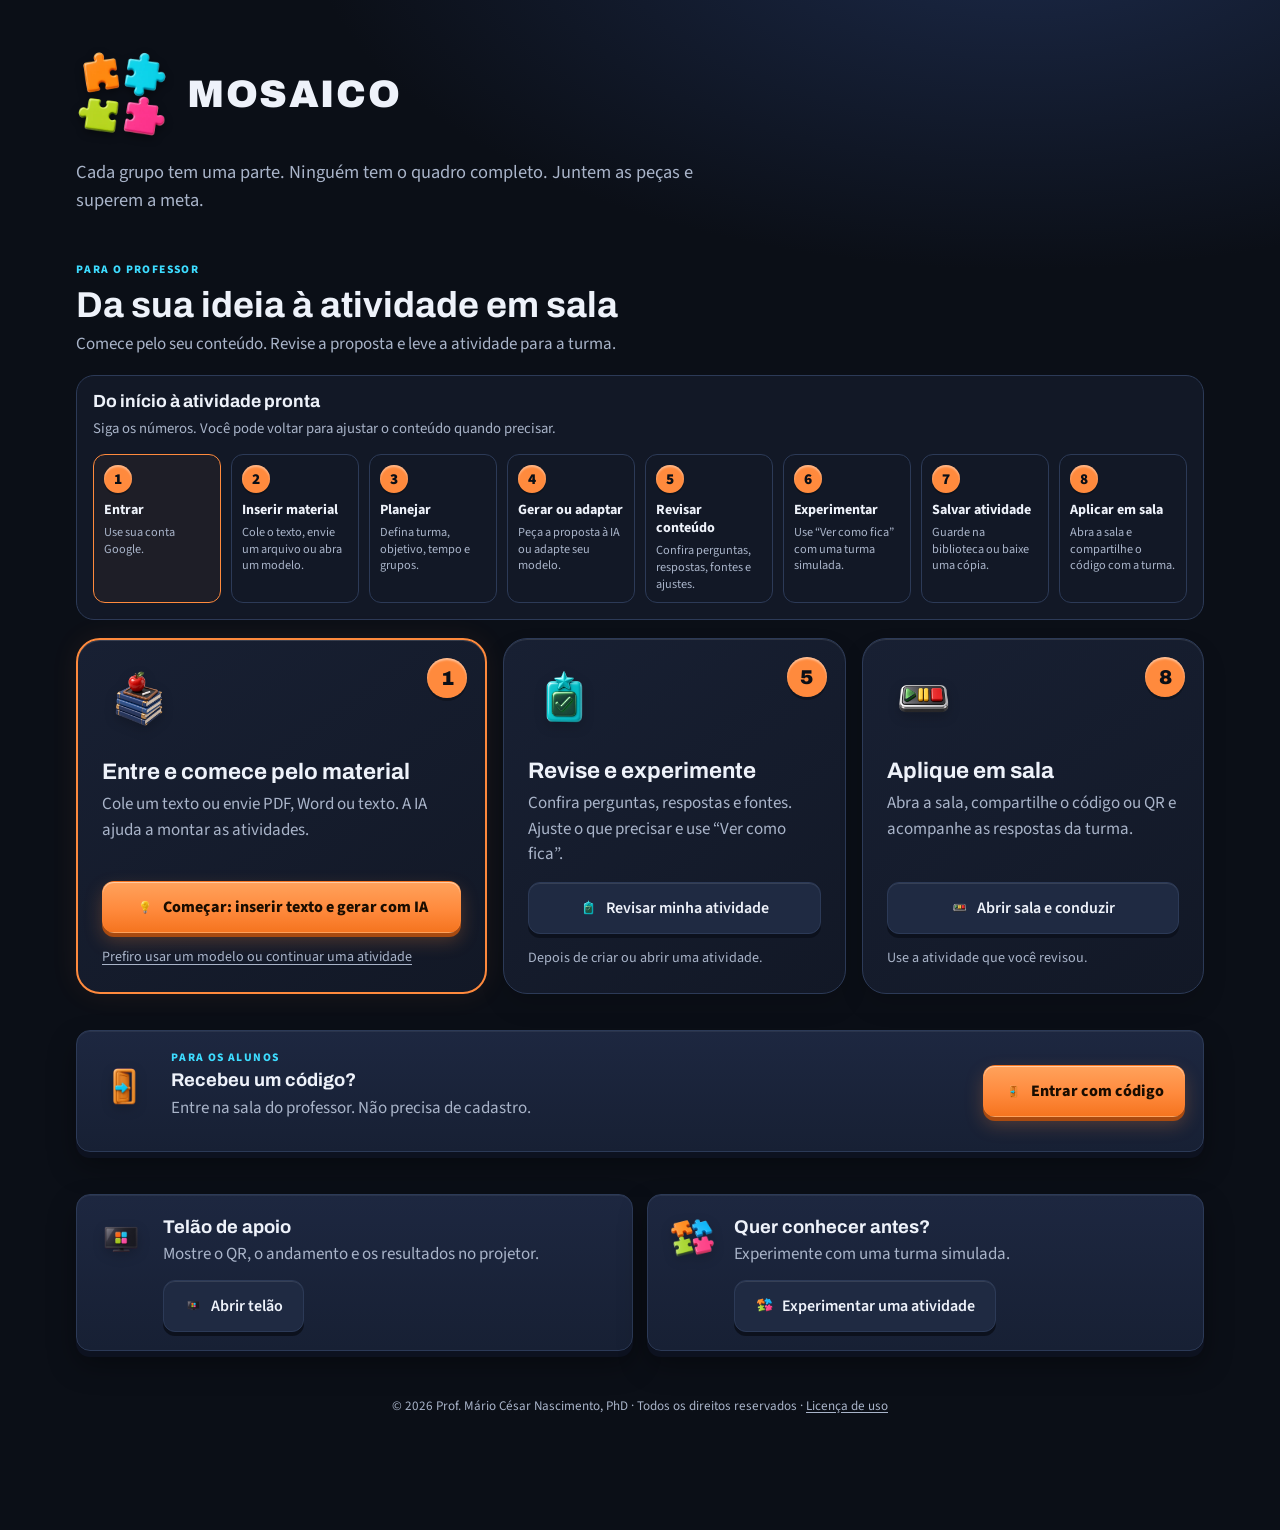
==== commit 82b921ca: "Guia o professor em oito passos do login à atividade em sala" ====
--- a/index.html
+++ b/index.html
@@ -39,11 +39,12 @@
     <p>Cada grupo tem uma parte. Ninguém tem o quadro completo. Juntem as peças e superem a meta.</p>
   </section>
   <section class="boas-vindas-docente" aria-labelledby="tituloDocente">
-    <div class="docente-abertura"><span class="guia-selo">PARA O PROFESSOR</span><h2 id="tituloDocente">Prepare sua aula em 3 passos</h2><p>Comece pelo seu conteúdo. Revise a proposta e leve a atividade para a turma.</p></div>
+    <div class="docente-abertura"><span class="guia-selo">PARA O PROFESSOR</span><h2 id="tituloDocente">Da sua ideia à atividade em sala</h2><p>Comece pelo seu conteúdo. Revise a proposta e leve a atividade para a turma.</p></div>
+    <div data-percurso-docente="1"></div>
     <ol class="jornada-docente" aria-label="Passos para preparar e aplicar uma aula">
-      <li class="jornada-card principal"><span class="numero-passo">1</span><span data-ilu="e_material" data-tam="104"></span><div><h3>Insira seu material</h3><p>Cole um texto ou envie PDF, Word ou texto. A IA ajuda a montar as atividades.</p></div><a class="btn primario bloco" id="lnkPlanejar" href="planejar.html?criar=texto" data-ico="ia">Começar: inserir texto e gerar com IA</a><a class="atalho-discreto" href="planejar.html">Prefiro usar um modelo ou continuar uma atividade</a></li>
-      <li class="jornada-card"><span class="numero-passo">2</span><span data-ilu="e_revisar" data-tam="80"></span><div><h3>Revise e experimente</h3><p>Confira perguntas, respostas e fontes. Ajuste o que precisar e use “Ver como fica”.</p></div><a class="btn bloco" href="planejar.html#revisao" data-ico="revisao">Revisar minha atividade</a><small>Depois de criar ou abrir uma atividade.</small></li>
-      <li class="jornada-card"><span class="numero-passo">3</span><span data-ilu="e_conduzir" data-tam="80"></span><div><h3>Aplique em sala</h3><p>Abra a sala, compartilhe o código ou QR e acompanhe as respostas da turma.</p></div><a class="btn bloco" id="lnkConduzir" href="conduzir.html" data-ico="conduzir">Abrir sala e conduzir</a><small>Use a atividade que você revisou.</small></li>
+      <li class="jornada-card principal"><span class="numero-passo">1</span><span data-ilu="e_material" data-tam="104"></span><div><h3>Entre e comece pelo material</h3><p>Cole um texto ou envie PDF, Word ou texto. A IA ajuda a montar as atividades.</p></div><a class="btn primario bloco" id="lnkPlanejar" href="planejar.html?criar=texto" data-ico="ia">Começar: inserir texto e gerar com IA</a><a class="atalho-discreto" href="planejar.html">Prefiro usar um modelo ou continuar uma atividade</a></li>
+      <li class="jornada-card"><span class="numero-passo">5</span><span data-ilu="e_revisar" data-tam="80"></span><div><h3>Revise e experimente</h3><p>Confira perguntas, respostas e fontes. Ajuste o que precisar e use “Ver como fica”.</p></div><a class="btn bloco" href="planejar.html#revisao" data-ico="revisao">Revisar minha atividade</a><small>Depois de criar ou abrir uma atividade.</small></li>
+      <li class="jornada-card"><span class="numero-passo">8</span><span data-ilu="e_conduzir" data-tam="80"></span><div><h3>Aplique em sala</h3><p>Abra a sala, compartilhe o código ou QR e acompanhe as respostas da turma.</p></div><a class="btn bloco" id="lnkConduzir" href="conduzir.html" data-ico="conduzir">Abrir sala e conduzir</a><small>Use a atividade que você revisou.</small></li>
     </ol>
   </section>
   <section class="apoios-inicio" aria-label="Entrada da turma e recursos de apoio">
--- a/css/mosaico.css
+++ b/css/mosaico.css
@@ -621,3 +621,23 @@
 
 .jornada-card > [data-ilu] .ilu,.jornada-card.principal > [data-ilu] .ilu { --tam:72px!important; }
 .btn .ico.em-3d { width:1.2em; height:1.2em; }
+/* Sequência única do professor, do login à aplicação em sala. */
+.numero-fluxo { display:inline-grid; place-items:center; width:28px; height:28px; min-width:28px; border-radius:50%; background:var(--acento); color:var(--fundo); font:900 .95rem var(--fonte); box-shadow:inset 0 2px 2px #fff6,0 2px 0 #0004; flex-shrink:0; vertical-align:middle; margin-right:7px; }
+.btn .numero-fluxo { width:25px; height:25px; min-width:25px; font-size:.85rem; }
+.btn.primario .numero-fluxo { background:var(--fundo); color:var(--acento); }
+.percurso-docente { margin:18px 0; padding:16px; border:1px solid var(--linha); border-radius:18px; background:var(--fundo-2); }
+.percurso-docente h2 { font-size:1.1rem; margin:0 0 5px; }
+.percurso-docente > p { margin:4px 0 14px; color:var(--texto-2); font-size:.92rem; text-align:left; }
+.percurso-lista { list-style:none; display:grid; grid-template-columns:repeat(4,minmax(0,1fr)); gap:10px; margin:0; padding:0; }
+.percurso-lista li { display:flex; align-items:flex-start; gap:3px; min-width:0; padding:10px; border:1px solid var(--linha); border-radius:12px; }
+.percurso-lista li[aria-current=step] { border-color:var(--acento); background:#ff8a3d0d; }
+.percurso-lista strong { display:block; font-size:.88rem; line-height:1.3; }
+.percurso-lista small { display:block; margin-top:5px; color:var(--texto-2); font-size:.77rem; line-height:1.35; }
+.percurso-docente.compacto { padding:10px 14px; margin:12px 0; }
+.percurso-docente summary { cursor:pointer; display:flex; align-items:center; gap:5px; flex-wrap:wrap; min-height:34px; }
+.percurso-docente summary .numero-fluxo { margin-right:4px; }
+.percurso-ver { font-size:.78rem; color:var(--texto-2); text-decoration:underline; text-underline-offset:3px; margin-left:auto; }
+.percurso-docente.compacto .percurso-lista { margin-top:12px; }
+.plan-login .percurso-docente h2 { font-size:1rem; }
+@media(min-width:1100px) { .boas-vindas-docente .percurso-lista { grid-template-columns:repeat(8,minmax(0,1fr)); }.boas-vindas-docente .percurso-lista li { flex-direction:column;gap:8px; } }
+@media(max-width:640px) { .percurso-lista { grid-template-columns:repeat(2,minmax(0,1fr)); gap:7px; }.percurso-lista li { padding:8px; }.percurso-lista .numero-fluxo { width:24px;height:24px;min-width:24px;font-size:.8rem; }.percurso-lista small { font-size:.73rem; }.percurso-ver { margin-left:37px; }.percurso-docente.compacto { padding:9px; }.percurso-docente summary > strong { font-size:.87rem; } }
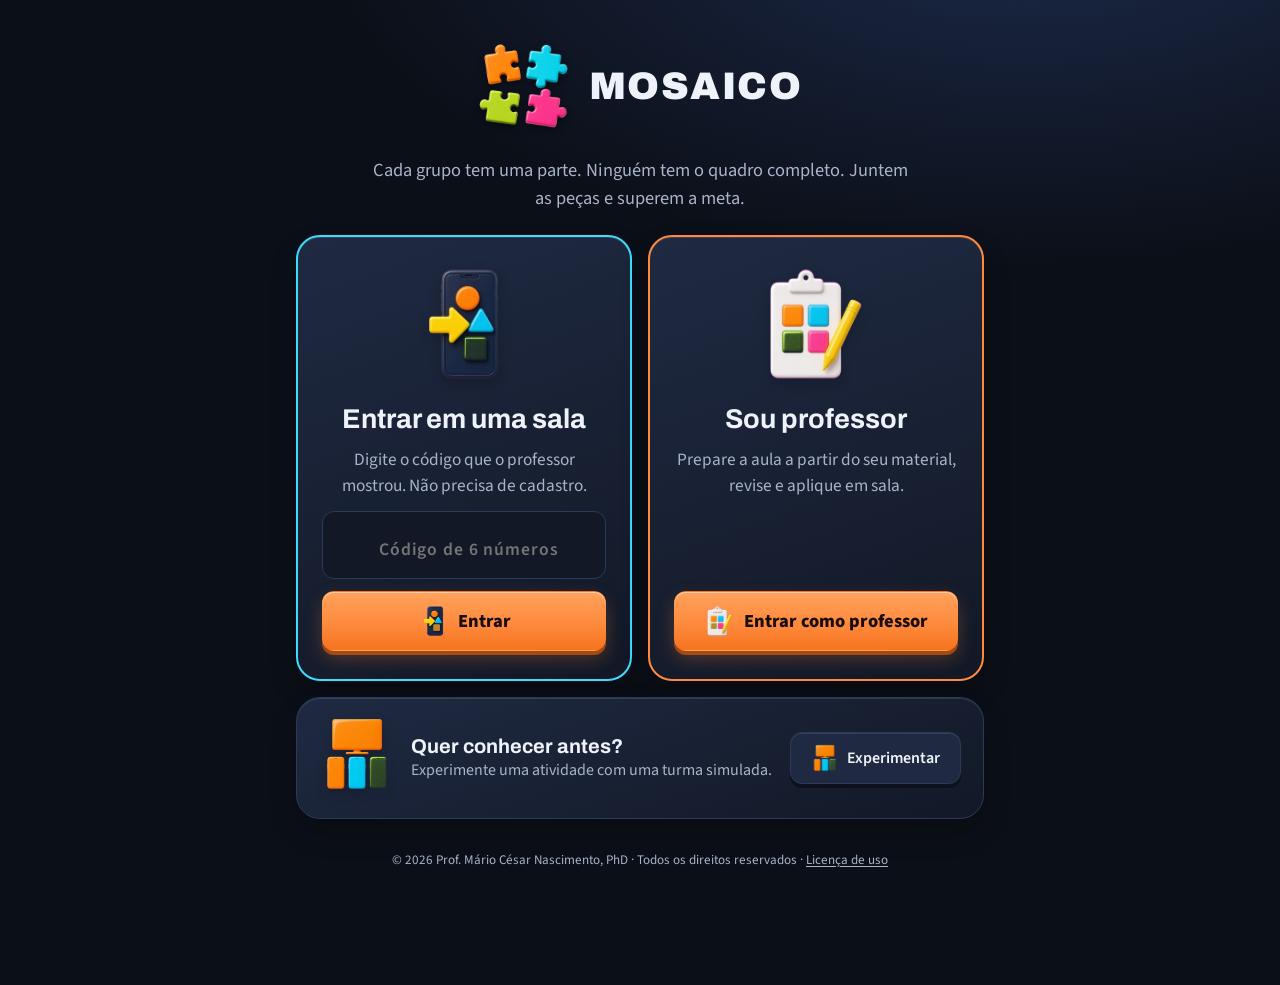
==== commit 9513576b: "Entrada em três portas, tela de entrar na sala e área do professor sem tutorial - Página inicial: En" ====
--- a/index.html
+++ b/index.html
@@ -14,22 +14,29 @@
 <meta name="theme-color" content="#0b0f17">
 <link rel="stylesheet" href="css/mosaico.css">
 <style>
-  .hero { padding: 48px 0 18px; }
-  .hero .marca { font-size: 2.4rem; }
+  .hero { padding: 40px 0 22px; text-align: center; }
+  .hero .marca { font-size: 2.4rem; justify-content: center; }
   .hero .marca .logo { width: 2.4em; height: 2.4em; }
-  .hero p { font-size: 1.15rem; color: var(--texto-2); max-width: 34em; }
-  .entradas { display: grid; gap: 14px; }
-  @media (min-width: 640px) { .entradas { grid-template-columns: 1fr 1fr; } .entradas .largo { grid-column: 1 / -1; } }
-  .entrada { display: grid; grid-template-columns: auto 1fr; grid-template-areas: "ilu tit" "txt txt" "acoes acoes"; gap: 10px 14px; align-items: center; }
-  .entrada > [data-ilu] { grid-area: ilu; display: inline-flex; }
-  .entrada h2 { grid-area: tit; margin: 0; font-size: 1.4rem; }
-  .entrada p { grid-area: txt; margin: 0; }
-  .entrada .acoes { grid-area: acoes; display: grid; gap: 10px; margin-top: 4px; }
-  @media (max-width: 520px) { .fluxo-ilustrado .ilu { --tam: 44px !important; } .fluxo-ilustrado { gap: 2px; } .fluxo-ilustrado a { font-size: .78rem; padding: 4px; } }
-  .fluxo-ilustrado { display: flex; align-items: center; justify-content: center; gap: 8px; flex-wrap: wrap; margin: 6px 0 4px; }
-  .fluxo-ilustrado a { display: grid; justify-items: center; gap: 4px; color: var(--texto-2); text-decoration: none; font-weight: 700; font-size: .85rem; padding: 6px; border-radius: 12px; }
-  .fluxo-ilustrado a:hover { color: var(--texto); background: var(--cartao); }
-  .fluxo-ilustrado .seta { color: var(--acento); font-weight: 900; font-size: 1.3rem; }
+  .hero p { font-size: 1.15rem; color: var(--texto-2); max-width: 30em; margin: 6px auto 0; }
+  /* Três portas: sala e professor lado a lado, conhecer embaixo e menor. No celular, empilham com a sala primeiro. */
+  .portas { display: grid; gap: 16px; }
+  @media (min-width: 720px) { .portas { grid-template-columns: 1fr 1fr; } .porta-conhecer { grid-column: 1 / -1; } }
+  .porta { display: flex; flex-direction: column; align-items: center; text-align: center; gap: 12px; padding: 28px 24px; border-radius: 24px; border: 1px solid var(--linha);
+    background: linear-gradient(160deg, var(--cartao-2), var(--fundo-2)); box-shadow: inset 0 1px #ffffff1c, 0 14px 28px #0003; }
+  .porta h2 { font-size: 1.7rem; margin: 0; }
+  .porta p { margin: 0; color: var(--texto-2); font-size: 1.08rem; max-width: 24em; }
+  .porta .btn { width: 100%; min-height: 60px; font-size: 1.15rem; margin-top: auto; }
+  .porta-sala { border: 2px solid var(--acento-2); }
+  .porta-sala form { width: 100%; display: grid; gap: 12px; margin-top: auto; }
+  .porta-sala input { text-align: center; font: 800 2rem/1 var(--fonte-titulo); letter-spacing: .3em; padding: 14px 8px 14px calc(8px + .3em); min-height: 68px; }
+  .porta-sala input::placeholder { letter-spacing: .05em; font: 600 1.1rem var(--fonte); }
+  .porta-professor { border: 2px solid var(--acento); }
+  .porta-conhecer { flex-direction: row; text-align: left; padding: 18px 22px; gap: 16px; }
+  .porta-conhecer h2 { font-size: 1.25rem; }
+  .porta-conhecer p { font-size: 1rem; }
+  .porta-conhecer .btn { width: auto; min-height: 52px; font-size: 1rem; margin: 0 0 0 auto; white-space: nowrap; }
+  .porta-conhecer > div { flex: 1; min-width: 0; }
+  @media (max-width: 560px) { .porta-conhecer { flex-wrap: wrap; } .porta-conhecer .btn { width: 100%; margin: 0; } .porta { padding: 22px 16px; } }
 </style>
 </head>
 <body>
@@ -38,22 +45,36 @@
     <h1 class="marca"><img class="logo" src="assets/mosaico.webp" alt="" width="96" height="96">MOSAICO</h1>
     <p>Cada grupo tem uma parte. Ninguém tem o quadro completo. Juntem as peças e superem a meta.</p>
   </section>
-  <section class="boas-vindas-docente" aria-labelledby="tituloDocente">
-    <div class="docente-abertura"><span class="guia-selo">PARA O PROFESSOR</span><h2 id="tituloDocente">Da sua ideia à atividade em sala</h2><p>Comece pelo seu conteúdo. Revise a proposta e leve a atividade para a turma.</p></div>
-    <div data-percurso-docente="1"></div>
-    <ol class="jornada-docente" aria-label="Passos para preparar e aplicar uma aula">
-      <li class="jornada-card principal"><span class="numero-passo">1</span><span data-ilu="e_material" data-tam="104"></span><div><h3>Entre e comece pelo material</h3><p>Cole um texto ou envie PDF, Word ou texto. A IA ajuda a montar as atividades.</p></div><a class="btn primario bloco" id="lnkPlanejar" href="planejar.html?criar=texto" data-ico="ia">Começar: inserir texto e gerar com IA</a><a class="atalho-discreto" href="planejar.html">Prefiro usar um modelo ou continuar uma atividade</a></li>
-      <li class="jornada-card"><span class="numero-passo">5</span><span data-ilu="e_revisar" data-tam="80"></span><div><h3>Revise e experimente</h3><p>Confira perguntas, respostas e fontes. Ajuste o que precisar e use “Ver como fica”.</p></div><a class="btn bloco" href="planejar.html#revisao" data-ico="revisao">Revisar minha atividade</a><small>Depois de criar ou abrir uma atividade.</small></li>
-      <li class="jornada-card"><span class="numero-passo">8</span><span data-ilu="e_conduzir" data-tam="80"></span><div><h3>Aplique em sala</h3><p>Abra a sala, compartilhe o código ou QR e acompanhe as respostas da turma.</p></div><a class="btn bloco" id="lnkConduzir" href="conduzir.html" data-ico="conduzir">Abrir sala e conduzir</a><small>Use a atividade que você revisou.</small></li>
-    </ol>
-  </section>
-  <section class="apoios-inicio" aria-label="Entrada da turma e recursos de apoio">
-    <article class="cartao apoio-turma"><span data-ilu="e_participar" data-tam="58"></span><div><span class="guia-selo">PARA OS ALUNOS</span><h2>Recebeu um código?</h2><p>Entre na sala do professor. Não precisa de cadastro.</p></div><a class="btn primario" id="lnkParticipar" href="participar.html" data-ico="participar">Entrar com código</a></article>
-    <article class="cartao apoio-card"><span data-ilu="e_telao" data-tam="52"></span><div><h2>Telão de apoio</h2><p>Mostre o QR, o andamento e os resultados no projetor.</p><a class="btn" id="lnkTelao" href="telao.html" data-ico="telao">Abrir telão</a></div></article>
-    <article class="cartao apoio-card"><span data-ilu="e_simulador" data-tam="52"></span><div><h2>Quer conhecer antes?</h2><p>Experimente com uma turma simulada.</p><a class="btn" href="planejar.html?ensaio=1&demonstracao=1" data-ico="simulador">Experimentar uma atividade</a></div></article>
-  </section>
+  <section class="portas" aria-label="Entradas">
+    <article class="porta porta-sala">
+      <span data-ilu="e_participar" data-tam="88"></span>
+      <h2>Entrar em uma sala</h2>
+      <p>Digite o código que o professor mostrou. Não precisa de cadastro.</p>
+      <form action="participar.html" method="get" id="formSala">
+        <label class="visualmente-oculto" for="codigoInicio">Código da sala</label>
+        <input id="codigoInicio" name="sala" inputmode="numeric" pattern="[0-9]{6}" maxlength="6" autocomplete="off" placeholder="Código de 6 números" required>
+        <button class="btn primario" type="submit" data-ico="participar">Entrar</button>
+      </form>
+    </article>
+    <article class="porta porta-professor">
+      <span data-ilu="e_planejar" data-tam="88"></span>
+      <h2>Sou professor</h2>
+      <p>Prepare a aula a partir do seu material, revise e aplique em sala.</p>
+      <a class="btn primario" id="lnkPlanejar" href="planejar.html" data-ico="planejar">Entrar como professor</a>
+    </article>
+    <article class="porta porta-conhecer">
+      <span data-ilu="e_simulador" data-tam="56"></span>
+      <div><h2>Quer conhecer antes?</h2><p>Experimente uma atividade com uma turma simulada.</p></div>
+      <a class="btn" href="planejar.html?ensaio=1&amp;demonstracao=1" data-ico="simulador">Experimentar</a>
+    </article>
+  </section>
   <footer class="rodape-licenca">© 2026 Prof. Mário César Nascimento, PhD · Todos os direitos reservados · <a href="licenca.html">Licença de uso</a></footer>
 </main>
 <script type="module" src="js/nav.js"></script>
+<script>
+  // O código só aceita números; com os 6 digitados, segue direto para a sala.
+  const cod = document.getElementById('codigoInicio');
+  cod.addEventListener('input', () => { cod.value = cod.value.replace(/\D/g, '').slice(0, 6); if (cod.value.length === 6) document.getElementById('formSala').requestSubmit(); });
+</script>
 </body>
 </html>
--- a/css/mosaico.css
+++ b/css/mosaico.css
@@ -1,574 +1,574 @@
-/* MOSAICO · Sala — estilos compartilhados (condução no celular, telão na TV, participante no celular) */
-:root {
-  --fundo: #0b0f17;
-  --fundo-2: #121826;
-  --cartao: #182033;
-  --cartao-2: #1f2a42;
-  --linha: #2c3a57;
-  --texto: #eef2fa;
-  --texto-2: #a9b4c9;
-  --acento: #ff8a3d;
-  --acento-2: #3ddcff;
-  --ok: #4dffb0;
-  --alerta: #ffd23d;
-  --erro: #ff6b6b;
-  --raio: 14px;
-  --toque: 52px;
-  --fonte-titulo: 'Archivo', system-ui, sans-serif;
-  --fonte: 'Source Sans 3', system-ui, sans-serif;
-}
-* { box-sizing: border-box; }
-html, body { margin: 0; }
-body {
-  background: var(--fundo) radial-gradient(1200px 600px at 80% -10%, #1c2a4a 0%, transparent 60%) fixed;
-  color: var(--texto); font: 17px/1.5 var(--fonte); min-height: 100vh;
-  -webkit-text-size-adjust: 100%;
-}
-h1, h2, h3 { font-family: var(--fonte-titulo); line-height: 1.15; margin: 0 0 .5em; }
-h1 { font-size: 1.7rem; font-weight: 800; }
-h2 { font-size: 1.25rem; font-weight: 700; }
-h3 { font-size: 1.05rem; font-weight: 700; }
-p { margin: 0 0 .8em; }
-small, .sutil { color: var(--texto-2); }
-a { color: var(--acento-2); }
-[hidden] { display: none !important; }
-
-/* Marca */
-.marca { font-family: var(--fonte-titulo); font-weight: 900; letter-spacing: .04em; display: inline-flex; align-items: center; gap: .45em; }
-.marca .ladrilhos { display: inline-grid; grid-template-columns: repeat(2, .55em); gap: .09em; }
-.marca .ladrilhos i { width: .55em; height: .55em; border-radius: .12em; display: block; }
-.marca .ladrilhos i:nth-child(1) { background: #ff8a3d; } .marca .ladrilhos i:nth-child(2) { background: #3ddcff; }
-.marca .ladrilhos i:nth-child(3) { background: #c6ff45; } .marca .ladrilhos i:nth-child(4) { background: #ff5fa8; }
-
-/* Botões e campos — alvos de toque grandes */
-.btn {
-  min-height: var(--toque); padding: 0 20px; border-radius: 12px; border: 1px solid var(--linha);
-  background: var(--cartao-2); color: var(--texto); font: 600 1rem var(--fonte); cursor: pointer;
-  display: inline-flex; align-items: center; justify-content: center; gap: 8px; text-decoration: none;
-}
-.btn:hover:not(:disabled) { border-color: var(--acento-2); }
-.btn:disabled { opacity: .45; cursor: not-allowed; }
-.btn.primario { background: var(--acento); color: #1a0d00; border-color: transparent; font-weight: 800; }
-.btn.perigo { border-color: var(--erro); color: var(--erro); background: transparent; }
-.btn.discreto { background: transparent; }
-.btn.bloco { width: 100%; }
-.btn.pequeno { min-height: 40px; padding: 0 12px; font-size: .9rem; }
-/* Campo de arquivo: botão em português + arrastar e soltar */
-.arq-zona { display: flex; flex-wrap: wrap; align-items: center; gap: 10px; margin: 0; padding: 12px; font-weight: 400;
-  border: 1.5px dashed var(--linha); border-radius: 12px; cursor: pointer; }
-.arq-zona:hover, .arq-zona.arrastando { border-color: var(--acento-2); }
-.arq-zona:focus-within { outline: 3px solid var(--acento-2); outline-offset: 2px; }
-.arq-nome { color: var(--texto-2); overflow-wrap: anywhere; }
-.arq-oculto { position: absolute; width: 1px; height: 1px; opacity: 0; overflow: hidden; clip-path: inset(50%); }
-.linha-botoes { display: flex; flex-wrap: wrap; gap: 10px; margin: 12px 0; }
-label { display: block; font-weight: 600; margin: 12px 0 6px; }
-input[type=text], input[type=number], input[type=email], input:not([type]), select, textarea {
-  width: 100%; min-height: var(--toque); padding: 10px 14px; border-radius: 12px; border: 1px solid var(--linha);
-  background: var(--fundo-2); color: var(--texto); font: 1.05rem var(--fonte);
-}
-textarea { min-height: 110px; resize: vertical; }
-input:focus, select:focus, textarea:focus, .btn:focus-visible { outline: 3px solid var(--acento-2); outline-offset: 2px; }
-
-/* Cartões */
-.cartao { background: var(--cartao); border: 1px solid var(--linha); border-radius: var(--raio); padding: 18px; margin: 14px 0; }
-.cartao.destaque { border-color: var(--acento); }
-.peca { background: #f6f1e7; color: #1b1b1b; border-radius: 10px; padding: 14px 16px; margin: 10px 0; font-size: 1.05rem; box-shadow: 0 2px 0 rgba(0,0,0,.35); position: relative; }
-.peca.sintetico::after { content: ''; }
-.peca label.marcar { display: flex; gap: 10px; align-items: flex-start; margin: 10px 0 0; font-weight: 600; color: #3a2a10; }
-.peca input[type=checkbox] { width: 26px; height: 26px; flex: none; accent-color: #ff8a3d; }
-
-/* Opções (hipóteses, alternativas) */
-.opcoes { display: grid; gap: 10px; }
-.opcao { display: flex; gap: 12px; align-items: flex-start; padding: 14px; border-radius: 12px; border: 2px solid var(--linha); background: var(--fundo-2); cursor: pointer; font-weight: 500; }
-.opcao input { width: 24px; height: 24px; flex: none; margin-top: 2px; accent-color: var(--acento); }
-.opcao:has(input:checked) { border-color: var(--acento); background: #2a1d12; }
-.opcao.leitura { cursor: default; }
-
-/* Chips de grupo */
-.chip { display: inline-flex; align-items: center; gap: 8px; padding: 4px 12px 4px 6px; border-radius: 999px; background: var(--cartao-2); font-weight: 600; font-size: .95rem; }
-.chip i { width: 18px; height: 18px; border-radius: 5px; display: block; }
-.estado { font-size: .85rem; padding: 2px 10px; border-radius: 999px; font-weight: 700; }
-.estado.ok { background: #0f3b2a; color: var(--ok); }
-.estado.pend { background: #3b330f; color: var(--alerta); }
-.estado.vazio { background: #3b1414; color: var(--erro); }
-
-/* Avisos */
-.aviso { padding: 12px 14px; border-radius: 12px; background: #13263d; border-left: 4px solid var(--acento-2); margin: 12px 0; }
-.aviso[data-tipo=erro] { background: #3b1414; border-color: var(--erro); }
-.aviso[data-tipo=ok] { background: #0f3b2a; border-color: var(--ok); }
-.aviso[data-tipo=alerta] { background: #3b330f; border-color: var(--alerta); }
-.diag { list-style: none; padding: 0; margin: 8px 0; }
-.diag li { padding: 8px 10px; border-radius: 8px; margin: 6px 0; background: var(--fundo-2); font-size: .95rem; }
-.diag li.erro { border-left: 4px solid var(--erro); }
-.diag li.aviso { border-left: 4px solid var(--alerta); }
-.diag li.info { border-left: 4px solid var(--acento-2); }
-.diag code { color: var(--texto-2); font-size: .8rem; display: block; }
-
-/* Escala de desempenho (sem pontos) */
-.escala { display: inline-flex; flex-direction: column; gap: 6px; }
-.escala-barras { display: flex; gap: 6px; }
-.escala-barras span { width: 44px; height: 14px; border-radius: 4px; background: var(--linha); }
-.escala-barras span.cheia { background: var(--ok); }
-
-/* Janela explicativa */
-dialog.explica { max-width: 520px; width: calc(100% - 32px); background: var(--cartao); color: var(--texto); border: 1px solid var(--acento); border-radius: var(--raio); padding: 22px; }
-dialog::backdrop { background: rgba(5, 8, 14, .75); }
-dialog.explica .btn { width: 100%; margin-top: 8px; }
-
-/* Layout de página no celular */
-.pagina { max-width: 720px; margin: 0 auto; padding: 0 16px 96px; }
-.topo { position: sticky; top: 0; z-index: 10; background: rgba(11, 15, 23, .94); backdrop-filter: blur(8px); border-bottom: 1px solid var(--linha); }
-.topo .barra { max-width: 720px; margin: 0 auto; padding: 10px 16px; display: flex; align-items: center; justify-content: space-between; gap: 12px; }
-.topo .status { font-size: .9rem; color: var(--texto-2); text-align: right; }
-.abas { display: flex; gap: 4px; max-width: 720px; margin: 0 auto; padding: 0 8px 8px; overflow-x: auto; }
-.abas button { flex: 1; min-height: 46px; border: 0; border-radius: 10px; background: transparent; color: var(--texto-2); font: 700 .95rem var(--fonte); white-space: nowrap; padding: 0 12px; cursor: pointer; }
-.abas button[aria-selected=true] { background: var(--cartao-2); color: var(--texto); box-shadow: inset 0 -3px 0 var(--acento); }
-
-/* Grade de grupos */
-.grade-grupos { display: grid; gap: 12px; grid-template-columns: repeat(auto-fill, minmax(220px, 1fr)); }
-.grupo { border-radius: var(--raio); padding: 14px; background: var(--cartao); border-top: 6px solid var(--cor, #888); }
-.grupo h3 { margin-bottom: 6px; }
-.grupo ul { margin: 0; padding-left: 0; list-style: none; }
-.grupo li { padding: 4px 0; display: flex; justify-content: space-between; align-items: center; gap: 8px; }
-.grupo li .rep { font-size: .78rem; font-weight: 800; color: var(--acento); }
-.grupo select { min-height: 38px; padding: 4px 8px; font-size: .9rem; width: auto; }
-
-/* Etapas na condução */
-.etapa-linha { display: grid; grid-template-columns: auto 1fr auto; gap: 10px; align-items: center; }
-.etapa-linha.atual { outline: 2px solid var(--acento); }
-.etapa-linha .tipo { font-size: .85rem; color: var(--texto-2); }
-
-/* QR */
-.qr { background: #fff; border-radius: 14px; padding: 10px; width: min(70vw, 280px); }
-.qr svg { display: block; width: 100%; height: auto; }
-.codigo { font-family: var(--fonte-titulo); font-weight: 900; letter-spacing: .12em; font-size: 2rem; }
-
-/* Telão (TV) */
-body.telao { font-size: clamp(15px, min(1.55vw, 2.75vh), 72px); overflow: hidden; }
-.btn-tela-cheia { min-height: 0; width: 2.2em; height: 2.2em; padding: 0; font-size: .8em; }
-body.telao:fullscreen .btn-tela-cheia, :fullscreen .btn-tela-cheia { opacity: .35; }
-.telao-palco { height: 100vh; padding: 3vh 4vw; display: grid; grid-template-rows: auto 1fr auto; gap: 2vh; }
-.telao-palco header { display: flex; justify-content: space-between; align-items: center; }
-.telao-palco h1 { font-size: 2.4em; }
-.telao-palco .marca { font-size: 1.3em; }
-.telao-centro { display: flex; flex-direction: column; justify-content: center; gap: 2vh; min-height: 0; overflow: hidden; }
-.telao-entrada { display: grid; grid-template-columns: auto 1fr; gap: 4vw; align-items: center; }
-.telao-entrada .qr { width: min(34vh, 34vw); }
-.telao-entrada .codigo { font-size: 3.2em; }
-.telao .grade-grupos { grid-template-columns: repeat(auto-fit, minmax(14em, 1fr)); }
-.telao .grupo { font-size: .9em; }
-.telao .progresso { display: flex; flex-wrap: wrap; gap: .6em; }
-.telao .progresso .chip { font-size: .9em; padding: .3em .8em .3em .4em; }
-.telao .relogio { font-family: var(--fonte-titulo); font-weight: 800; font-size: 2em; }
-.telao footer { color: var(--texto-2); font-size: .7em; display: flex; justify-content: space-between; }
-.telao .escala-barras span { width: 3em; height: .7em; }
-.telao .explicacao { background: var(--cartao); border-radius: var(--raio); padding: 1em 1.2em; font-size: .85em; }
-
-/* Impressão */
-@media print { .nao-imprimir { display: none !important; } }
-
-/* =====================================================================
-   Identidade 3D (23/10/2026): logo em peças de quebra-cabeça, ícones 3D
-   por grupo e profundidade em cartões, botões, chips e opções.
-   ===================================================================== */
-.marca .logo { width: 1.9em; height: 1.9em; object-fit: contain; filter: drop-shadow(0 3px 4px rgba(0,0,0,.45)); }
-.marca { gap: .5em; }
-
-/* cartões com volume */
-.cartao, .grupo {
-  background: linear-gradient(180deg, #1d2740 0%, #172034 100%);
-  border: 1px solid #2c3a57;
-  box-shadow: 0 1px 0 rgba(255,255,255,.06) inset, 0 6px 0 #0d1220, 0 14px 28px rgba(0,0,0,.35);
-}
-.cartao.destaque { border-color: var(--acento); box-shadow: 0 1px 0 rgba(255,255,255,.08) inset, 0 6px 0 #6b3510, 0 14px 30px rgba(255,138,61,.18); }
-.grupo { border-top: 0; position: relative; }
-.grupo::before { content: ''; position: absolute; inset: 0 0 auto 0; height: 6px; border-radius: var(--raio) var(--raio) 0 0; background: var(--cor, #888); box-shadow: 0 0 18px var(--cor, transparent); }
-
-/* botões que afundam ao toque */
-.btn { box-shadow: 0 1px 0 rgba(255,255,255,.10) inset, 0 4px 0 #0c111d; transition: transform .06s, box-shadow .06s; }
-.btn:active:not(:disabled) { transform: translateY(3px); box-shadow: 0 1px 0 rgba(255,255,255,.10) inset, 0 1px 0 #0c111d; }
-.btn.primario { background: linear-gradient(180deg, #ffa25c 0%, #ff8a3d 55%, #f5741f 100%); box-shadow: 0 1px 0 rgba(255,255,255,.45) inset, 0 4px 0 #a84a10, 0 8px 18px rgba(255,138,61,.25); }
-.btn.primario:active:not(:disabled) { box-shadow: 0 1px 0 rgba(255,255,255,.45) inset, 0 1px 0 #a84a10; }
-.btn.perigo { box-shadow: 0 4px 0 #5a1b1b; }
-.btn.discreto { box-shadow: none; }
-
-/* ícones e etiquetas de grupo */
-.icone-grupo { object-fit: contain; flex: none; filter: drop-shadow(0 3px 3px rgba(0,0,0,.45)); }
-.chip { padding: 4px 14px 4px 6px; background: linear-gradient(180deg, #24304b, #1b2439); border: 1px solid #33425f; box-shadow: 0 3px 0 #0c111d; }
-.chip i { display: none; }
-.titulo-grupo { display: flex; align-items: center; gap: .45em; }
-.grupo-destaque { display: flex; justify-content: center; margin: 4px 0 8px; }
-.grupo-destaque .icone-grupo { animation: flutuar 3.2s ease-in-out infinite; }
-@keyframes flutuar { 0%, 100% { transform: translateY(0); } 50% { transform: translateY(-6px); } }
-@media (prefers-reduced-motion: reduce) { .grupo-destaque .icone-grupo { animation: none; } .btn { transition: none; } }
-
-/* opções e peças com profundidade */
-.opcao { box-shadow: 0 3px 0 #0c111d; transition: transform .06s; }
-.opcao:has(input:checked) { box-shadow: 0 3px 0 #6b3510, 0 0 0 1px var(--acento) inset; }
-.opcao:active { transform: translateY(2px); }
-.peca { box-shadow: 0 3px 0 #b9ab92, 0 10px 18px rgba(0,0,0,.35); }
-
-/* abas da condução em relevo */
-.abas button[aria-selected=true] { background: linear-gradient(180deg, #26324f, #1d2740); box-shadow: inset 0 -3px 0 var(--acento), 0 3px 0 #0c111d; }
-
-/* telão: ícones maiores e cartões de grupo com o mesmo volume */
-.telao .chip { gap: .5em; }
-.telao .chip .icone-grupo { width: 1.6em; height: 1.6em; }
-.telao .titulo-grupo .icone-grupo { width: 2.2em; height: 2.2em; }
-.telao .marca .logo { width: 2.2em; height: 2.2em; }
-.telao .escala-barras span { box-shadow: 0 3px 0 #0c111d; }
-
-/* representante: nome e etiqueta na cor da equipe */
-.grupo li.eh-rep { color: var(--cor, var(--acento)); font-weight: 700; }
-.grupo li .rep { color: var(--cor, var(--acento)); border: 1px solid var(--cor, var(--acento)); border-radius: 999px; padding: 1px 8px; }
-
-/* Montagem em peças: peça de quebra-cabeça em tela cheia no celular */
-.peca-qc { display: block; width: 100%; height: auto; max-height: 68vh; overflow: visible; filter: drop-shadow(0 8px 14px rgba(0,0,0,.35)); }
-.peca-qc-texto { width: 100%; height: 100%; display: flex; align-items: center; justify-content: center; text-align: center; color: #1b1b1b; font-family: 'Archivo', system-ui, sans-serif; font-weight: 800; line-height: 1.15; overflow-wrap: anywhere; padding: 2px; }
-.pecas-carrossel { display: flex; gap: 14px; overflow-x: auto; scroll-snap-type: x mandatory; padding: 18px 6px 8px; }
-.pecas-carrossel > div { flex: 0 0 92%; scroll-snap-align: center; }
-.pecas-fila { display: flex; flex-wrap: wrap; gap: 6px; align-items: flex-start; }
-.pecas-fila .peca-qc { width: 120px; max-height: none; }
-.montagem-aviso { text-align: center; font-size: 1.05rem; }
-.telao .pecas-fila .peca-qc { width: 100%; }
-
-/* ---------- Cadeado do grupo ---------- */
-.cadeado-placa { display: flex; gap: 12px; align-items: center; background: var(--cartao-2, rgba(255,255,255,.05)); border: 2px solid var(--cor, #ff8a3d); border-radius: var(--raio, 14px); padding: 10px 14px; margin: 10px 0; box-shadow: 0 4px 0 rgba(0,0,0,.35); }
-.cadeado-placa.aberto { border-color: #3ddc84; }
-.cadeado-icone { font-size: 2.2em; line-height: 1; filter: drop-shadow(0 4px 4px rgba(0,0,0,.4)); }
-.cadeado-placa > div:last-child { flex: 1; display: grid; gap: 4px; }
-.cadeado-barra { height: 10px; border-radius: 99px; background: rgba(255,255,255,.12); overflow: hidden; }
-.cadeado-barra span { display: block; height: 100%; background: var(--cor, #ff8a3d); border-radius: 99px; transition: width .4s; }
-.aberto .cadeado-barra span { background: #3ddc84; }
-.cadeado-pergunta { border-top: 1px solid rgba(255,255,255,.1); padding-top: 10px; margin-top: 12px; }
-.cadeado-pergunta.estado-certa h3::after { content: ' ✔'; color: #3ddc84; }
-.fragmento { text-align: center; background: linear-gradient(#fffaf0, #efe4cf); color: #1b1b1b; border: 3px dashed var(--cor, #ff8a3d); border-radius: 14px; padding: 10px; margin: 8px 0; box-shadow: 0 6px 0 rgba(0,0,0,.35); }
-.fragmento small { display: block; color: #6b5b3e; font-weight: 600; }
-.fragmento div { font-family: var(--fonte-titulo, 'Archivo'), system-ui, sans-serif; font-weight: 800; font-size: 2em; overflow-wrap: anywhere; }
-.cadeado-codigo { margin-top: 14px; padding: 12px; border-radius: var(--raio, 14px); border: 2px solid #f3bf0a; background: rgba(243,191,10,.08); }
-.cadeado-codigo input { font-size: 1.4em; text-align: center; letter-spacing: .05em; }
-.cadeado-mensagem { margin: 10px 0; padding: 14px; border-radius: var(--raio, 14px); background: rgba(61,220,132,.12); border: 2px solid #3ddc84; font-size: 1.1em; font-weight: 600; }
-.telao .cadeados { display: grid; grid-template-columns: repeat(auto-fit, minmax(11em, 1fr)); gap: .8em; }
-.cadeado-telao { background: var(--cartao); border: 3px solid var(--cor); border-radius: var(--raio); padding: .7em; text-align: center; display: grid; gap: .35em; justify-items: center; box-shadow: 0 6px 0 rgba(0,0,0,.4); transition: transform .3s; }
-.cadeado-telao .cadeado-barra { width: 100%; height: .6em; }
-.cadeado-telao.aberto { border-color: #3ddc84; transform: translateY(-4px); }
-.cadeado-telao .cadeado-icone { font-size: 2.6em; }
-
-/* ---------- Quiz entre grupos ---------- */
-.quiz-vez { display: flex; gap: 10px; align-items: center; padding: 10px 12px; border-radius: var(--raio, 14px); border: 2px solid var(--cor, rgba(255,255,255,.2)); margin: 8px 0; }
-.quiz-vez.minha { border-color: #f3bf0a; background: rgba(243,191,10,.1); }
-.quiz-placar { display: flex; flex-wrap: wrap; gap: 6px; }
-.telao .quiz-vez-telao { display: grid; grid-template-columns: auto 1fr auto; gap: 1em; align-items: center; background: var(--cartao); border: 4px solid var(--cor); border-radius: var(--raio); padding: .6em 1em; box-shadow: 0 8px 0 rgba(0,0,0,.4); }
-.telao .quiz-vez-telao .icone-grupo { width: 4em; height: 4em; }
-.telao .quiz-nome { font-family: var(--fonte-titulo); font-weight: 800; font-size: 2.2em; line-height: 1.1; }
-.telao .quiz-sinal { font-size: 3em; font-weight: 800; }
-.telao .relogio.acabando { color: #ff5d5d; }
-.telao .telao-placar { justify-content: center; }
-.telao .telao-placar .chip { font-size: 1em; }
-
-/* ---------- Cartões de arrastar ---------- */
-.quadro-cartoes { display: grid; gap: 12px; margin: 12px 0; -webkit-user-select: none; user-select: none; }
-.cartao-arr { background: linear-gradient(180deg, #fffaf0, #efe4cf); color: #1b1b1b; border-radius: 12px; padding: 12px 14px; min-height: 52px; display: flex; flex-direction: column; justify-content: center; gap: 2px;
-  font-weight: 700; line-height: 1.2; box-shadow: 0 3px 0 #b9ab92, 0 8px 14px rgba(0,0,0,.3); border: 2px solid transparent; overflow-wrap: anywhere; }
-.cartao-arr.movel { cursor: grab; }
-.cartao-arr.preso { opacity: .78; box-shadow: 0 2px 0 #9c907a; }
-.cartao-arr.meu { border-color: var(--cor, var(--acento)); }
-.cartao-arr.selecionado { outline: 4px solid var(--acento-2); outline-offset: 2px; transform: translateY(-2px); }
-.cartao-arr.origem { opacity: .3; }
-.cartao-arr .dono { font-weight: 600; color: #6b5b3e; font-size: .8rem; }
-.cartao-arr.fantasma { position: fixed; left: 0; top: 0; z-index: 1000; pointer-events: none; opacity: .95; box-shadow: 0 16px 30px rgba(0,0,0,.5); }
-.cartoes-mao { border: 2px dashed var(--linha); border-radius: var(--raio); padding: 10px; background: rgba(255,255,255,.03); }
-.cartoes-rotulo { font-size: .9rem; color: var(--texto-2); font-weight: 700; margin-bottom: 8px; }
-.cartoes-lista { display: grid; gap: 8px; }
-.cartoes-mao .cartoes-lista { grid-template-columns: repeat(auto-fill, minmax(140px, 1fr)); }
-.cartoes-trilha { list-style: none; margin: 0; padding: 0; display: grid; gap: 8px; }
-.cartoes-slot { display: grid; grid-template-columns: 34px 1fr; gap: 8px; align-items: center; min-height: 60px; border: 2px dashed var(--linha); border-radius: 12px; padding: 4px 6px; background: var(--fundo-2); }
-.cartoes-slot .num { font-family: var(--fonte-titulo); font-weight: 900; font-size: 1.2rem; color: var(--texto-2); text-align: center; }
-.cartoes-slot.cheio { border-style: solid; }
-.cartoes-slot .vazio, .cartoes-coluna .vazio { color: var(--texto-2); font-size: .85rem; }
-.cartoes-coluna .cartoes-lista:has(.cartao-arr) .vazio { display: none; }
-.cartoes-colunas { display: grid; gap: 10px; grid-template-columns: repeat(auto-fit, minmax(140px, 1fr)); }
-.cartoes-coluna { border: 2px dashed var(--linha); border-radius: 12px; padding: 8px; min-height: 120px; background: var(--fundo-2); }
-.cartoes-coluna h4 { margin: 0 0 8px; font-family: var(--fonte-titulo); text-align: center; }
-[data-alvo].sobre { border-color: var(--acento-2) !important; background: rgba(61,220,255,.1) !important; }
-.termo-polos { display: flex; justify-content: space-between; gap: 10px; font-weight: 800; font-size: .9rem; }
-.termo-polos span:first-child { color: #ff8f8f; } .termo-polos span:last-child { color: #7dffbe; text-align: right; }
-.termo-linha { display: grid; gap: 6px; padding: 10px 0; border-top: 1px solid rgba(255,255,255,.08); }
-.termo-rotulo { display: flex; justify-content: space-between; align-items: baseline; gap: 8px; font-weight: 700; }
-.termo-rotulo .dono { font-weight: 600; }
-.termo-trilha { position: relative; height: 44px; border-radius: 999px; }
-.termo-trilha.movel { cursor: pointer; }
-.termo-faixa { position: absolute; left: 0; right: 0; top: 50%; height: 12px; transform: translateY(-50%); border-radius: 999px; background: linear-gradient(90deg, #ff6b6b, #ffd23d, #4dffb0); box-shadow: 0 3px 0 #0c111d; }
-.termo-marcador { position: absolute; top: 50%; width: 34px; height: 34px; border-radius: 50%; transform: translate(-50%, -50%); background: var(--cor, var(--acento)); border: 3px solid #fff; box-shadow: 0 4px 10px rgba(0,0,0,.5); }
-.termo-linha.vazia .termo-faixa { opacity: .5; }
-.termo-trilha:focus-visible { outline: 3px solid var(--acento-2); outline-offset: 4px; }
-.termo-dica { font-size: .85rem; }
-/* telão */
-.telao .cadeia-telao { display: flex; flex-wrap: wrap; gap: .4em; align-items: center; justify-content: center; }
-.telao .cadeia-telao .seta { font-size: 1.5em; font-weight: 800; color: var(--acento); }
-.telao .cartao-arr { font-size: .9em; padding: .5em .8em; min-height: 0; }
-.telao .telao-colunas { grid-template-columns: repeat(var(--n), 1fr); }
-.telao .termo-telao { display: grid; gap: .5em; }
-.telao .termo-linha-telao { display: grid; grid-template-columns: 16em 1fr; gap: 1em; align-items: center; }
-.telao .termo-linha-telao .termo-trilha { height: 2.6em; }
-.telao .termo-esperado { position: absolute; top: 15%; bottom: 15%; border-radius: 999px; background: rgba(255,255,255,.22); border: 2px dashed #fff; }
-.telao .termo-ponto { position: absolute; transform: translate(-50%, 0); top: 0; }
-.telao .termo-ponto .icone-grupo { width: 1.5em; height: 1.5em; }
-.telao .termo-linha-telao .termo-rotulo { display: block; }
-.telao .etiqueta-div { display: inline-block; white-space: nowrap; vertical-align: middle; font-size: .55em; background: var(--alerta); color: #1a1300; border-radius: 999px; padding: .1em .6em; margin-left: .5em; }
-
-/* pares para ligar: o lugar mostra o outro lado */
-.cartoes-slot.com-rotulo { grid-template-columns: minmax(0, 42%) 1fr; }
-.rotulo-par { font-weight: 800; display: flex; justify-content: space-between; gap: 6px; align-items: center; padding: 0 4px; overflow-wrap: anywhere; min-width: 0; }
-.rotulo-par i { font-style: normal; color: var(--acento); }
-/* marcar na imagem */
-.marcar-itens { display: flex; flex-wrap: wrap; gap: 8px; }
-.marcar-item { min-height: 44px; border-radius: 999px; border: 2px solid var(--linha); background: var(--fundo-2); color: var(--texto); font: 600 .95rem var(--fonte); padding: 4px 12px 4px 4px; display: inline-flex; gap: 6px; align-items: center; }
-.marcar-item .n, .marcar-pino span { display: inline-grid; place-items: center; width: 28px; height: 28px; border-radius: 50%; background: var(--cor, var(--acento)); color: #1a0d00; font-weight: 900; }
-.marcar-item.ativo { border-color: var(--acento-2); background: rgba(61,220,255,.12); }
-.marcar-item.feito { opacity: .7; }
-.marcar-foto { position: relative; width: 100%; border-radius: 12px; overflow: hidden; background: #000; touch-action: manipulation; }
-.marcar-foto img { display: block; width: 100%; height: 100%; object-fit: contain; -webkit-user-select: none; user-select: none; pointer-events: none; }
-.marcar-pino { position: absolute; transform: translate(-50%, -50%); filter: drop-shadow(0 3px 4px rgba(0,0,0,.6)); }
-.marcar-pino span { width: 34px; height: 34px; border: 3px solid #fff; }
-.marcar-pino.selecionado span { outline: 3px solid var(--acento-2); }
-
-/* ---------- tipos novos: corrida, memória, cruzadas, quiz que faz pensar, análise de imagem ---------- */
-.corrida-status { display: flex; flex-wrap: wrap; gap: 10px; align-items: center; justify-content: space-between; margin: 8px 0; font-weight: 700; }
-.corrida-item h3 { margin: 6px 0 10px; } .corrente-de { font-weight: 700; background: var(--fundo-2); border-left: 4px solid var(--acento); padding: 8px 12px; border-radius: 8px; }
-.corrida-alts { display: grid; gap: 10px; }
-.corrida-alt { min-height: 58px; border-radius: 14px; border: 2px solid var(--linha); background: linear-gradient(180deg, #24304b, #1b2439); color: var(--texto); font: 700 1.05rem var(--fonte); text-align: left; padding: 10px 14px; box-shadow: 0 4px 0 #0c111d; cursor: pointer; }
-.corrida-alt:active:not(:disabled) { transform: translateY(3px); box-shadow: 0 1px 0 #0c111d; }
-.corrida-alt.ativo { border-color: var(--acento); }
-.conf-botoes { display: grid; gap: 8px; grid-template-columns: repeat(3, 1fr); }
-.conf-botoes .btn { min-height: 60px; padding: 0 6px; font-size: .9rem; }
-.pu-lista { display: flex; flex-wrap: wrap; gap: 8px; align-items: center; margin-top: 12px; }
-.pu { min-height: 46px; border-radius: 999px; border: 2px solid #f3bf0a; background: rgba(243,191,10,.12); color: var(--texto); font: 700 .95rem var(--fonte); padding: 0 14px; display: inline-flex; gap: 6px; align-items: center; }
-.feed-pu { display: grid; gap: 2px; margin: 6px 0; color: #f3bf0a; }
-.flash { animation: flash .6s ease-out; } @keyframes flash { from { transform: scale(1.03); } to { transform: none; } }
-.direcoes { display: grid; gap: 10px; margin-bottom: 10px; }
-.direcao-linha { display: grid; grid-template-columns: 1fr auto; gap: 10px; align-items: center; font-weight: 700; }
-.direcao-botoes { display: flex; gap: 6px; }
-.direcao { width: 54px; height: 54px; border-radius: 12px; border: 2px solid var(--linha); background: var(--fundo-2); color: var(--texto); font: 900 1.4rem var(--fonte-titulo); }
-.direcao.ativo { border-color: var(--acento); background: #2a1d12; }
-.memoria { display: grid; grid-template-columns: repeat(var(--n, 4), 1fr); gap: 8px; margin: 10px 0; }
-.carta { aspect-ratio: 3 / 4; border-radius: 12px; border: 2px solid var(--linha); background: linear-gradient(135deg, #2b3a5c, #1b2439); color: var(--texto); font: 700 .9rem var(--fonte); padding: 4px; overflow-wrap: anywhere; display: grid; place-items: center; box-shadow: 0 4px 0 #0c111d; }
-.carta .verso { font-family: var(--fonte-titulo); font-weight: 900; opacity: .5; }
-.carta.aberta { background: linear-gradient(180deg, #fffaf0, #efe4cf); color: #1b1b1b; }
-.carta.achada { border-color: var(--cor, #3ddc84); box-shadow: 0 0 0 3px var(--cor, #3ddc84) inset; }
-.carta.errada { border-color: var(--erro); }
-.cruz-grade { display: grid; grid-template-columns: repeat(var(--c), 1fr); gap: 2px; max-width: 100%; margin: 10px 0; }
-.cruz-cel, .cruz-vazio { aspect-ratio: 1; }
-.cruz-cel { background: #fffaf0; color: #1b1b1b; border-radius: 3px; position: relative; display: grid; place-items: center; font: 900 clamp(10px, 3.4vw, 18px) var(--fonte-titulo); }
-.cruz-cel small { position: absolute; top: 1px; left: 2px; font: 700 clamp(7px, 1.8vw, 10px) var(--fonte); color: #6b5b3e; }
-.cruz-cel.cheia { background: #d9f7e5; }
-.dicas { display: grid; gap: 10px; }
-.dica { background: var(--fundo-2); border-radius: 12px; padding: 10px; display: grid; gap: 8px; }
-.dica.feita { opacity: .7; }
-.dica-resp { display: grid; grid-template-columns: 1fr auto; gap: 8px; }
-.dica-resp input { text-transform: uppercase; letter-spacing: .1em; font-weight: 800; }
-.dist { display: grid; gap: 6px; margin: 8px 0; }
-.dist-linha { display: grid; grid-template-columns: minmax(0, 1.4fr) 1fr auto; gap: 8px; align-items: center; }
-.dist-barra { height: 12px; border-radius: 999px; background: rgba(255,255,255,.1); overflow: hidden; }
-.dist-barra i { display: block; height: 100%; background: var(--acento-2); }
-.cenario { background: var(--fundo-2); border-left: 6px solid var(--acento-2); padding: 12px 14px; border-radius: 12px; font-size: 1.08rem; }
-.cenario.final.bom { border-color: var(--ok); } .cenario.final.ruim { border-color: var(--erro); } .cenario.final.neutro { border-color: var(--alerta); }
-.analise-img { display: block; width: 100%; border-radius: 12px; margin: 8px 0; }
-.modelo-3d { display: block; width: 100%; height: 340px; background: #000; border-radius: 12px; }
-/* telão */
-.telao .telao-midia-caixa { display: flex; justify-content: center; min-height: 0; }
-.telao .telao-midia { max-height: 42vh; max-width: 100%; border-radius: 12px; }
-.telao .telao-midia-caixa.pequena .telao-midia { max-height: 30vh; }
-.telao .telao-3d { width: 60vw; height: 42vh; background: #000; border-radius: 12px; }
-.telao .telao-feed { display: grid; gap: .2em; color: #f3bf0a; text-align: center; font-size: .9em; }
-.telao .telao-memoria { width: min(70vw, 95vh); margin: 0 auto; gap: .4em; }
-.telao .telao-memoria .carta { font-size: .7em; aspect-ratio: 5 / 3; }
-.telao .telao-cruz { max-width: min(60vh, 50vw); margin: 0 auto; }
-.telao .telao-cruz .cruz-cel { font-size: 1.1em; } .telao .telao-cruz .cruz-cel small { font-size: .5em; }
-.telao .cruz-final { display: grid; grid-template-columns: auto 1fr; gap: 1.2em; align-items: start; }
-.telao .cruz-dicas { font-size: .75em; columns: 2; margin: 0; padding: 0; list-style: none; }
-.telao .explicacao li.certa { color: var(--ok); font-weight: 800; }
-.telao .quem-marcou { margin-left: .5em; display: inline-flex; gap: .2em; vertical-align: middle; }
-.telao .pares-telao { display: grid; grid-template-columns: repeat(auto-fit, minmax(18em, 1fr)); gap: .5em; }
-.telao .pares-telao > div { display: flex; gap: .4em; align-items: center; }
-.telao .trecho { display: inline-flex; gap: .3em; align-items: center; padding: .3em; border: 3px solid var(--cor); border-radius: 14px; }
-.telao .caminhos { display: grid; grid-template-columns: repeat(auto-fit, minmax(14em, 1fr)); gap: .6em; }
-.telao .caminho { background: var(--cartao); border-top: 6px solid var(--cor); border-radius: var(--raio); padding: .6em .8em; font-size: .85em; }
-.telao .caminho .desfecho { margin-left: auto; font-size: .8em; padding: .1em .6em; border-radius: 999px; background: var(--alerta); color: #1a1300; }
-.telao .caminho.bom .desfecho { background: var(--ok); } .telao .caminho.ruim .desfecho { background: var(--erro); }
-.telao .observacoes { display: grid; grid-template-columns: auto 1fr; gap: 1em; align-items: start; }
-.telao .telao-marcar { margin: 0 auto; }
-.marcar-esperado { position: absolute; transform: translate(-50%, -50%); aspect-ratio: 1; border: 3px dashed #fff; border-radius: 50%; background: rgba(255,138,61,.25); display: grid; place-items: center; font-weight: 900; color: #fff; text-shadow: 0 1px 3px #000; pointer-events: none; }
-.telao .marcar-esperado { position: absolute; transform: translate(-50%, -50%); aspect-ratio: 1; border: 3px dashed #fff; border-radius: 50%; background: rgba(255,255,255,.15); display: grid; place-items: center; font-weight: 900; }
-
-/* ---------- Sequência (Genius): painel de laboratório, luz e som ---------- */
-.seq-jogo {
-  --painel: #0a141d; margin: .6em 0; padding: 12px; border-radius: 20px;
-  background: var(--painel) linear-gradient(transparent 23px, rgba(61, 220, 255, .05) 24px) 0 0 / 100% 24px;
-  border: 1px solid #1d3344; box-shadow: inset 0 0 0 1px rgba(255, 255, 255, .03), 0 10px 30px rgba(0, 0, 0, .35);
-  user-select: none; -webkit-user-select: none; -webkit-touch-callout: none;
-}
-.seq-visor {
-  display: grid; grid-template-columns: auto auto 1fr auto; gap: 14px; align-items: center;
-  padding: 8px 12px; margin-bottom: 12px; border-radius: 10px; background: #050b10; border: 1px solid #16303f;
-  font-family: ui-monospace, 'SF Mono', Menlo, Consolas, monospace; color: #7fe7ff;
-}
-.seq-visor small { display: block; font-size: .62rem; letter-spacing: .14em; color: #4f8aa0; }
-.seq-visor strong { font-size: 1.5rem; line-height: 1; text-shadow: 0 0 8px rgba(127, 231, 255, .55); font-variant-numeric: tabular-nums; }
-.seq-msg { justify-self: center; font-size: .95rem; letter-spacing: .04em; text-transform: uppercase; color: #a9c6d2; text-align: center; }
-.seq-jogo.sua-vez .seq-msg { color: var(--ok); text-shadow: 0 0 10px rgba(77, 255, 176, .5); }
-.seq-som { background: none; border: 1px solid #1d3344; color: #a9c6d2; border-radius: 10px; min-width: 44px; min-height: 44px; font-size: 1.15rem; cursor: pointer; }
-.seq-painel { display: grid; grid-template-columns: 1fr 1fr; gap: 12px; }
-.seq-btn {
-  --cor: #2dd4bf; position: relative; min-height: clamp(96px, 28vw, 170px); padding: 10px; border-radius: 16px; cursor: pointer;
-  border: 2px solid color-mix(in srgb, var(--cor) 45%, transparent);
-  background: radial-gradient(120% 90% at 50% 0%, color-mix(in srgb, var(--cor) 16%, #0b1720) 0%, #08121a 75%);
-  color: color-mix(in srgb, var(--cor) 55%, #dfe9ee); font: 700 clamp(1rem, 4.4vw, 1.45rem)/1.15 var(--fonte-titulo);
-  overflow-wrap: anywhere; hyphens: auto; touch-action: manipulation;
-  transition: background 70ms, box-shadow 70ms, color 70ms, transform 70ms, border-color 70ms;
-}
-.seq-btn::after { content: ''; position: absolute; top: 9px; right: 11px; width: 7px; height: 7px; border-radius: 50%; background: color-mix(in srgb, var(--cor) 40%, #1a2a33); }
-.seq-btn.aceso {
-  background: radial-gradient(100% 100% at 50% 40%, #fff 0%, var(--cor) 38%, color-mix(in srgb, var(--cor) 70%, #000) 100%);
-  color: #04131a; border-color: var(--cor); transform: scale(1.025);
-  box-shadow: 0 0 14px var(--cor), 0 0 42px color-mix(in srgb, var(--cor) 70%, transparent), 0 0 90px color-mix(in srgb, var(--cor) 35%, transparent), inset 0 0 18px rgba(255, 255, 255, .6);
-}
-.seq-btn.aceso::after { background: #fff; box-shadow: 0 0 8px #fff; }
-.seq-btn.errado { border-color: var(--erro); box-shadow: 0 0 0 3px var(--erro), 0 0 30px rgba(255, 107, 107, .6); }
-.seq-btn:focus-visible { outline: 3px solid var(--acento-2); outline-offset: 3px; }
-.seq-painel[data-n="6"] .seq-btn { min-height: clamp(78px, 21vw, 130px); font-size: clamp(.92rem, 3.8vw, 1.25rem); }
-.seq-jogo:not(.sua-vez) .seq-btn { cursor: default; }
-.seq-acoes { display: grid; gap: 6px; margin-top: 12px; text-align: center; }
-.seq-fim:empty { display: none; }
-.seq-fim { margin-top: 10px; padding-top: 10px; border-top: 1px solid #16303f; }
-.seq-resultado { font-family: var(--fonte-titulo); font-size: 1.1rem; margin: 0 0 .3em; text-align: center; }
-.seq-resultado strong { font-size: 2.2rem; color: #7fe7ff; text-shadow: 0 0 10px rgba(127, 231, 255, .5); }
-.seq-recorde { display: inline-block; margin-left: .6em; padding: 2px 10px; border-radius: 99px; background: var(--alerta); color: #1a1400; font-size: .85rem; font-weight: 800; vertical-align: middle; }
-.seq-defs { margin: .4em 0 0; display: grid; gap: 2px; }
-.seq-defs dt { font-weight: 700; margin-top: .4em; }
-.seq-defs dd { margin: 0; color: var(--texto-2); font-size: .95rem; }
-.seq-rodape { text-align: center; margin-top: .4em; }
-@media (prefers-reduced-motion: reduce) { .seq-btn, .seq-btn.aceso { transition: none; transform: none; } }
-/* telão */
-.telao .seq-ranking { list-style: none; margin: 0 auto; padding: 0; display: grid; gap: .3em .8em; width: min(100%, 46em); grid-template-columns: 1fr 1fr; grid-template-rows: repeat(4, auto); grid-auto-flow: column; }
-.telao .seq-ranking:has(li:nth-child(-n+4):last-child) { grid-template-columns: 1fr; width: min(100%, 26em); }
-.telao .seq-ranking li { display: grid; grid-template-columns: 2.2em auto 1fr auto; gap: .5em; align-items: center; padding: .15em .7em; font-size: .95em; border-radius: 12px; background: var(--cartao); border-left: 6px solid var(--cor); }
-.telao .seq-ranking li:first-child { background: color-mix(in srgb, var(--alerta) 14%, var(--cartao)); }
-.telao .seq-ranking .pos { font-weight: 800; text-align: center; }
-.telao .seq-ranking strong { font-family: ui-monospace, Menlo, Consolas, monospace; font-size: 1.3em; color: #7fe7ff; }
-.telao .seq-ranking.final { grid-template-columns: 1fr; grid-auto-flow: row; grid-template-rows: none; width: 100%; }
-.telao .seq-final { display: grid; grid-template-columns: repeat(auto-fit, minmax(16em, 1fr)); gap: 1em; align-items: start; }
-.telao .seq-final-tit { font-weight: 700; margin: 0 0 .4em; text-align: center; }
-.telao .seq-final .seq-defs dd { font-size: .85em; }
-.seq-enfeite { display: flex; justify-content: center; gap: .5em; }
-.seq-enfeite i { width: 2.2em; height: 1.1em; border-radius: 6px; background: color-mix(in srgb, var(--cor) 25%, #0a141d); border: 1px solid color-mix(in srgb, var(--cor) 50%, transparent); animation: seq-pisca 3.2s calc(var(--k) * .8s) infinite; }
-@keyframes seq-pisca { 0%, 12%, 100% { background: color-mix(in srgb, var(--cor) 25%, #0a141d); box-shadow: none; } 4%, 8% { background: var(--cor); box-shadow: 0 0 14px var(--cor), 0 0 34px var(--cor); } }
-@media (prefers-reduced-motion: reduce) { .seq-enfeite i { animation: none; } }
-
-/* ---------- Rodapé de autoria e licença (todas as páginas) ---------- */
-.rodape-licenca { margin: 32px auto 18px; padding: 0 16px; text-align: center; font-size: .82rem; color: var(--texto-2); line-height: 1.5; }
-.rodape-licenca a { color: var(--texto-2); text-decoration: underline; text-underline-offset: 2px; }
-.rodape-licenca a:hover { color: var(--acento-2); }
-
-/* ---------- Ícones próprios (js/icones.js) ---------- */
-.ico { display: inline-flex; width: 1.15em; height: 1.15em; flex: none; vertical-align: -.18em; }
-.ico svg { width: 100%; height: 100%; }
-.btn .ico { width: 1.2em; height: 1.2em; }
-.ilu { display: inline-flex; width: var(--tam, 56px); height: var(--tam, 56px); flex: none; }
-.ilu svg { width: 100%; height: 100%; overflow: visible; filter: drop-shadow(0 3px 3px rgba(0, 0, 0, .35)); }
-
-/* ---------- Navegação: do planejamento à execução ---------- */
-.fluxo { display: flex; gap: 6px; align-items: center; overflow-x: auto; padding: 10px 0 4px; margin: 0 0 4px; scrollbar-width: none; }
-.fluxo::-webkit-scrollbar { display: none; }
-.fluxo a, .fluxo button { display: inline-flex; align-items: center; gap: 7px; min-height: 42px; padding: 0 14px; border-radius: 999px; border: 1px solid var(--linha);
-  background: linear-gradient(180deg, #1f2a42, #182033); color: var(--texto-2); font: 700 .9rem var(--fonte); text-decoration: none; white-space: nowrap; cursor: pointer; box-shadow: 0 3px 0 #0c111d; }
-.fluxo a:hover, .fluxo button:hover { color: var(--texto); border-color: var(--acento-2); }
-.fluxo a[aria-current=page] { color: #1a0d00; background: linear-gradient(180deg, #ffa25c, #ff8a3d); border-color: transparent; box-shadow: 0 3px 0 #a84a10; }
-.fluxo .sep { color: var(--linha); font-weight: 800; flex: none; }
-.fluxo .num { font-family: var(--fonte-titulo); font-weight: 900; opacity: .75; }
-.fluxo .inicio { padding: 0 12px; }
-.fluxo .inicio .rot { display: none; }
-@media (min-width: 560px) { .fluxo .inicio .rot { display: inline; } }
-/* voltar / anterior / próxima */
-.passos-nav { display: flex; justify-content: space-between; gap: 10px; margin: 18px 0 6px; flex-wrap: wrap; }
-.passos-nav .btn { min-height: 48px; }
-.passos-nav .btn .rot-curto { display: none; }
-.passos-nav .proximo { margin-left: auto; }
-@media (max-width: 480px) { .passos-nav .btn { flex: 1; } .passos-nav .btn .rot-longo { display: none; } .passos-nav .btn .rot-curto { display: inline; } }
-.voltar-link { display: inline-flex; align-items: center; gap: 6px; color: var(--texto-2); text-decoration: none; font-weight: 700; min-height: 44px; }
-.voltar-link:hover { color: var(--texto); }
-.marca-link { color: inherit; text-decoration: none; }
-/* abas da condução com ícone */
-.abas button { display: inline-flex; align-items: center; justify-content: center; gap: 7px; }
-.abas button .ico { width: 1.25em; height: 1.25em; }
-@media (max-width: 420px) { .abas button { padding: 0 6px; font-size: .86rem; gap: 4px; } }
-/* etapa com ilustração */
-.etapa-cab { display: flex; align-items: center; gap: 12px; }
-.etapa-cab > div { min-width: 0; flex: 1; }
-.tarefa-ilu { float: right; margin: -4px 0 6px 10px; }
-
-/* ---------- Textos justificados (parágrafos de leitura; títulos, botões e telão ficam como estão) ---------- */
-:where(body:not(.telao)) :where(.cartao, .licenca, dialog, .plan-editor) :where(p, dd) { text-align: justify; hyphens: auto; -webkit-hyphens: auto; text-wrap: pretty; }
-.telao .titulo-etapa { display: flex; align-items: center; gap: .4em; }
-.telao .titulo-etapa .ilu { width: 1.35em; height: 1.35em; }
-.telao .cartao .fluxo { margin-bottom: 10px; }
-#status .linha-botoes { align-items: center; }
-#status .ilu svg { filter: none; }
-.embutida .fluxo, .embutida .voltar-link, .embutida .passos-nav a[href] { display: none !important; }
-img.ilu { width: var(--tam, 56px); height: var(--tam, 56px); object-fit: contain; filter: drop-shadow(0 3px 4px rgba(0, 0, 0, .4)); }
-img.ico { width: 1.25em; height: 1.25em; object-fit: contain; }
-.telao .titulo-etapa img.ilu { width: 1.35em; height: 1.35em; }
-
-/* Condução no celular: com as abas da aula visíveis, a barra de fluxo some (uma navegação só). */
-@media (max-width: 720px) { body:has(#abas:not([hidden])) .fluxo { display: none; } }
-
-/* Condução: roteiro da aula em uma linha por etapa */
-.roteiro { margin: 12px 0 16px; padding-left: 1.4em; display: grid; gap: 6px; }
-.roteiro small { display: block; }
-.aviso-rede { position: sticky; top: 0; z-index: 30; }
-
-/* Escala padronizada: celular */
-.escala-legenda { display: grid; gap: 2px; font-size: .85rem; color: var(--texto-2); margin: 8px 0 12px; }
-.escala-itens { list-style: none; padding: 0; margin: 0; display: grid; gap: 10px; counter-reset: item; }
-.escala-item { padding: 12px; border-radius: 12px; background: var(--fundo-2); border: 1px solid var(--linha); counter-increment: item; }
-.escala-item > p { margin: 0 0 10px; text-align: left; font-weight: 600; }
-.escala-item > p::before { content: counter(item) ". "; color: var(--texto-2); }
-.likert { display: grid; grid-template-columns: repeat(5, 1fr); gap: 6px; }
-.likert-op { min-height: 48px; border-radius: 10px; border: 1px solid var(--linha); background: var(--cartao-2); color: var(--texto); font: 800 1.1rem var(--fonte); cursor: pointer; }
-.likert-op.ativo { background: var(--acento); color: #1a0d00; border-color: transparent; }
-.likert-op:focus-visible { outline: 3px solid var(--acento-2); outline-offset: 2px; }
-.escala-contador { text-align: center; margin: 12px 0 6px; }
-.perfil { display: grid; gap: 12px; margin-top: 8px; }
-.perfil-linha { display: flex; justify-content: space-between; align-items: baseline; }
-.perfil-linha span { font: 800 1.2rem var(--fonte-titulo); color: var(--acento); }
-.perfil-barra { height: 12px; border-radius: 999px; background: var(--fundo-2); border: 1px solid var(--linha); overflow: hidden; margin: 4px 0; }
-.perfil-barra i { display: block; height: 100%; background: linear-gradient(90deg, var(--acento-2), var(--acento)); }
-.perfil small, .perfil p { text-align: left; }
-
-/* Jogo econômico: celular */
-.jogo-campos { display: grid; gap: 16px; margin: 12px 0; }
-.jogo-campo { display: grid; gap: 8px; margin: 0; }
-.jogo-campo output { font: 800 1.3rem var(--fonte-titulo); color: var(--acento); }
-.jogo-campo input[type=range] { width: 100%; min-height: 44px; accent-color: var(--acento); }
-.jogo-ganho { display: grid; justify-items: center; padding: 16px; border-radius: 16px; background: var(--fundo-2); margin: 10px 0; }
-.jogo-ganho strong { font: 900 3rem var(--fonte-titulo); color: var(--acento); }
-
-/* Telão: escala e jogo (só a turma) */
-.telao-contagem { text-align: center; font-size: 1.6em; margin: .2em 0; }
-.telao-contagem strong { font-size: 1.6em; color: var(--acento); }
-.escala-telao { display: grid; gap: .7em; max-width: 1000px; margin: 0 auto; width: 100%; }
-.escala-telao-linha { display: grid; grid-template-columns: minmax(8em, 14em) 1fr 3em; gap: 1em; align-items: center; font-size: 1.25em; }
-.escala-telao-trilho { position: relative; height: 1.1em; border-radius: 999px; background: var(--fundo-2); border: 1px solid var(--linha); }
-.escala-telao-trilho .faixa { position: absolute; top: 0; bottom: 0; background: rgba(61, 220, 255, .35); border-radius: 999px; }
-.escala-telao-trilho .ponto { position: absolute; top: 50%; width: 1.1em; height: 1.1em; border-radius: 50%; background: var(--acento); transform: translate(-50%, -50%); box-shadow: 0 0 0 3px var(--fundo); }
-.jogo-telao { display: grid; grid-template-columns: repeat(auto-fit, minmax(320px, 1fr)); gap: 1.5em; align-items: end; }
-.hist-barras { display: flex; align-items: flex-end; gap: 4px; height: clamp(110px, 22vh, 200px); }
-.hist-col { flex: 1; display: grid; grid-template-rows: auto 1fr auto; align-items: end; justify-items: center; height: 100%; }
-.hist-col i { display: block; width: 100%; background: var(--acento); border-radius: 6px 6px 0 0; min-height: 2px; }
-.hist-col span, .hist-col small { font-size: .85em; color: var(--texto-2); }
-.hist-eixo { text-align: center; margin: .4em 0 0; color: var(--texto-2); }
-.relacao-telao .dispersao { width: 100%; max-height: clamp(130px, 26vh, 240px); color: var(--texto-2); }
-.relacao-telao p { margin: .3em 0 0; }
+/* MOSAICO · Sala — estilos compartilhados (condução no celular, telão na TV, participante no celular) */
+:root {
+  --fundo: #0b0f17;
+  --fundo-2: #121826;
+  --cartao: #182033;
+  --cartao-2: #1f2a42;
+  --linha: #2c3a57;
+  --texto: #eef2fa;
+  --texto-2: #a9b4c9;
+  --acento: #ff8a3d;
+  --acento-2: #3ddcff;
+  --ok: #4dffb0;
+  --alerta: #ffd23d;
+  --erro: #ff6b6b;
+  --raio: 14px;
+  --toque: 52px;
+  --fonte-titulo: 'Archivo', system-ui, sans-serif;
+  --fonte: 'Source Sans 3', system-ui, sans-serif;
+}
+* { box-sizing: border-box; }
+html, body { margin: 0; }
+body {
+  background: var(--fundo) radial-gradient(1200px 600px at 80% -10%, #1c2a4a 0%, transparent 60%) fixed;
+  color: var(--texto); font: 17px/1.5 var(--fonte); min-height: 100vh;
+  -webkit-text-size-adjust: 100%;
+}
+h1, h2, h3 { font-family: var(--fonte-titulo); line-height: 1.15; margin: 0 0 .5em; }
+h1 { font-size: 1.7rem; font-weight: 800; }
+h2 { font-size: 1.25rem; font-weight: 700; }
+h3 { font-size: 1.05rem; font-weight: 700; }
+p { margin: 0 0 .8em; }
+small, .sutil { color: var(--texto-2); }
+a { color: var(--acento-2); }
+[hidden] { display: none !important; }
+
+/* Marca */
+.marca { font-family: var(--fonte-titulo); font-weight: 900; letter-spacing: .04em; display: inline-flex; align-items: center; gap: .45em; }
+.marca .ladrilhos { display: inline-grid; grid-template-columns: repeat(2, .55em); gap: .09em; }
+.marca .ladrilhos i { width: .55em; height: .55em; border-radius: .12em; display: block; }
+.marca .ladrilhos i:nth-child(1) { background: #ff8a3d; } .marca .ladrilhos i:nth-child(2) { background: #3ddcff; }
+.marca .ladrilhos i:nth-child(3) { background: #c6ff45; } .marca .ladrilhos i:nth-child(4) { background: #ff5fa8; }
+
+/* Botões e campos — alvos de toque grandes */
+.btn {
+  min-height: var(--toque); padding: 0 20px; border-radius: 12px; border: 1px solid var(--linha);
+  background: var(--cartao-2); color: var(--texto); font: 600 1rem var(--fonte); cursor: pointer;
+  display: inline-flex; align-items: center; justify-content: center; gap: 8px; text-decoration: none;
+}
+.btn:hover:not(:disabled) { border-color: var(--acento-2); }
+.btn:disabled { opacity: .45; cursor: not-allowed; }
+.btn.primario { background: var(--acento); color: #1a0d00; border-color: transparent; font-weight: 800; }
+.btn.perigo { border-color: var(--erro); color: var(--erro); background: transparent; }
+.btn.discreto { background: transparent; }
+.btn.bloco { width: 100%; }
+.btn.pequeno { min-height: 40px; padding: 0 12px; font-size: .9rem; }
+/* Campo de arquivo: botão em português + arrastar e soltar */
+.arq-zona { display: flex; flex-wrap: wrap; align-items: center; gap: 10px; margin: 0; padding: 12px; font-weight: 400;
+  border: 1.5px dashed var(--linha); border-radius: 12px; cursor: pointer; }
+.arq-zona:hover, .arq-zona.arrastando { border-color: var(--acento-2); }
+.arq-zona:focus-within { outline: 3px solid var(--acento-2); outline-offset: 2px; }
+.arq-nome { color: var(--texto-2); overflow-wrap: anywhere; }
+.arq-oculto { position: absolute; width: 1px; height: 1px; opacity: 0; overflow: hidden; clip-path: inset(50%); }
+.linha-botoes { display: flex; flex-wrap: wrap; gap: 10px; margin: 12px 0; }
+label { display: block; font-weight: 600; margin: 12px 0 6px; }
+input[type=text], input[type=number], input[type=email], input:not([type]), select, textarea {
+  width: 100%; min-height: var(--toque); padding: 10px 14px; border-radius: 12px; border: 1px solid var(--linha);
+  background: var(--fundo-2); color: var(--texto); font: 1.05rem var(--fonte);
+}
+textarea { min-height: 110px; resize: vertical; }
+input:focus, select:focus, textarea:focus, .btn:focus-visible { outline: 3px solid var(--acento-2); outline-offset: 2px; }
+
+/* Cartões */
+.cartao { background: var(--cartao); border: 1px solid var(--linha); border-radius: var(--raio); padding: 18px; margin: 14px 0; }
+.cartao.destaque { border-color: var(--acento); }
+.peca { background: #f6f1e7; color: #1b1b1b; border-radius: 10px; padding: 14px 16px; margin: 10px 0; font-size: 1.05rem; box-shadow: 0 2px 0 rgba(0,0,0,.35); position: relative; }
+.peca.sintetico::after { content: ''; }
+.peca label.marcar { display: flex; gap: 10px; align-items: flex-start; margin: 10px 0 0; font-weight: 600; color: #3a2a10; }
+.peca input[type=checkbox] { width: 26px; height: 26px; flex: none; accent-color: #ff8a3d; }
+
+/* Opções (hipóteses, alternativas) */
+.opcoes { display: grid; gap: 10px; }
+.opcao { display: flex; gap: 12px; align-items: flex-start; padding: 14px; border-radius: 12px; border: 2px solid var(--linha); background: var(--fundo-2); cursor: pointer; font-weight: 500; }
+.opcao input { width: 24px; height: 24px; flex: none; margin-top: 2px; accent-color: var(--acento); }
+.opcao:has(input:checked) { border-color: var(--acento); background: #2a1d12; }
+.opcao.leitura { cursor: default; }
+
+/* Chips de grupo */
+.chip { display: inline-flex; align-items: center; gap: 8px; padding: 4px 12px 4px 6px; border-radius: 999px; background: var(--cartao-2); font-weight: 600; font-size: .95rem; }
+.chip i { width: 18px; height: 18px; border-radius: 5px; display: block; }
+.estado { font-size: .85rem; padding: 2px 10px; border-radius: 999px; font-weight: 700; }
+.estado.ok { background: #0f3b2a; color: var(--ok); }
+.estado.pend { background: #3b330f; color: var(--alerta); }
+.estado.vazio { background: #3b1414; color: var(--erro); }
+
+/* Avisos */
+.aviso { padding: 12px 14px; border-radius: 12px; background: #13263d; border-left: 4px solid var(--acento-2); margin: 12px 0; }
+.aviso[data-tipo=erro] { background: #3b1414; border-color: var(--erro); }
+.aviso[data-tipo=ok] { background: #0f3b2a; border-color: var(--ok); }
+.aviso[data-tipo=alerta] { background: #3b330f; border-color: var(--alerta); }
+.diag { list-style: none; padding: 0; margin: 8px 0; }
+.diag li { padding: 8px 10px; border-radius: 8px; margin: 6px 0; background: var(--fundo-2); font-size: .95rem; }
+.diag li.erro { border-left: 4px solid var(--erro); }
+.diag li.aviso { border-left: 4px solid var(--alerta); }
+.diag li.info { border-left: 4px solid var(--acento-2); }
+.diag code { color: var(--texto-2); font-size: .8rem; display: block; }
+
+/* Escala de desempenho (sem pontos) */
+.escala { display: inline-flex; flex-direction: column; gap: 6px; }
+.escala-barras { display: flex; gap: 6px; }
+.escala-barras span { width: 44px; height: 14px; border-radius: 4px; background: var(--linha); }
+.escala-barras span.cheia { background: var(--ok); }
+
+/* Janela explicativa */
+dialog.explica { max-width: 520px; width: calc(100% - 32px); background: var(--cartao); color: var(--texto); border: 1px solid var(--acento); border-radius: var(--raio); padding: 22px; }
+dialog::backdrop { background: rgba(5, 8, 14, .75); }
+dialog.explica .btn { width: 100%; margin-top: 8px; }
+
+/* Layout de página no celular */
+.pagina { max-width: 720px; margin: 0 auto; padding: 0 16px 96px; }
+.topo { position: sticky; top: 0; z-index: 10; background: rgba(11, 15, 23, .94); backdrop-filter: blur(8px); border-bottom: 1px solid var(--linha); }
+.topo .barra { max-width: 720px; margin: 0 auto; padding: 10px 16px; display: flex; align-items: center; justify-content: space-between; gap: 12px; }
+.topo .status { font-size: .9rem; color: var(--texto-2); text-align: right; }
+.abas { display: flex; gap: 4px; max-width: 720px; margin: 0 auto; padding: 0 8px 8px; overflow-x: auto; }
+.abas button { flex: 1; min-height: 46px; border: 0; border-radius: 10px; background: transparent; color: var(--texto-2); font: 700 .95rem var(--fonte); white-space: nowrap; padding: 0 12px; cursor: pointer; }
+.abas button[aria-selected=true] { background: var(--cartao-2); color: var(--texto); box-shadow: inset 0 -3px 0 var(--acento); }
+
+/* Grade de grupos */
+.grade-grupos { display: grid; gap: 12px; grid-template-columns: repeat(auto-fill, minmax(220px, 1fr)); }
+.grupo { border-radius: var(--raio); padding: 14px; background: var(--cartao); border-top: 6px solid var(--cor, #888); }
+.grupo h3 { margin-bottom: 6px; }
+.grupo ul { margin: 0; padding-left: 0; list-style: none; }
+.grupo li { padding: 4px 0; display: flex; justify-content: space-between; align-items: center; gap: 8px; }
+.grupo li .rep { font-size: .78rem; font-weight: 800; color: var(--acento); }
+.grupo select { min-height: 38px; padding: 4px 8px; font-size: .9rem; width: auto; }
+
+/* Etapas na condução */
+.etapa-linha { display: grid; grid-template-columns: auto 1fr auto; gap: 10px; align-items: center; }
+.etapa-linha.atual { outline: 2px solid var(--acento); }
+.etapa-linha .tipo { font-size: .85rem; color: var(--texto-2); }
+
+/* QR */
+.qr { background: #fff; border-radius: 14px; padding: 10px; width: min(70vw, 280px); }
+.qr svg { display: block; width: 100%; height: auto; }
+.codigo { font-family: var(--fonte-titulo); font-weight: 900; letter-spacing: .12em; font-size: 2rem; }
+
+/* Telão (TV) */
+body.telao { font-size: clamp(15px, min(1.55vw, 2.75vh), 72px); overflow: hidden; }
+.btn-tela-cheia { min-height: 0; width: 2.2em; height: 2.2em; padding: 0; font-size: .8em; }
+body.telao:fullscreen .btn-tela-cheia, :fullscreen .btn-tela-cheia { opacity: .35; }
+.telao-palco { height: 100vh; padding: 3vh 4vw; display: grid; grid-template-rows: auto 1fr auto; gap: 2vh; }
+.telao-palco header { display: flex; justify-content: space-between; align-items: center; }
+.telao-palco h1 { font-size: 2.4em; overflow-wrap: break-word; hyphens: auto; -webkit-hyphens: auto; max-width: 100%; }
+.telao-palco .marca { font-size: 1.3em; }
+.telao-centro { display: flex; flex-direction: column; justify-content: center; gap: 2vh; min-height: 0; overflow: hidden; }
+.telao-entrada { display: grid; grid-template-columns: auto 1fr; gap: 4vw; align-items: center; }
+.telao-entrada .qr { width: min(34vh, 34vw); }
+.telao-entrada .codigo { font-size: 3.2em; }
+.telao .grade-grupos { grid-template-columns: repeat(auto-fit, minmax(14em, 1fr)); }
+.telao .grupo { font-size: .9em; }
+.telao .progresso { display: flex; flex-wrap: wrap; gap: .6em; }
+.telao .progresso .chip { font-size: .9em; padding: .3em .8em .3em .4em; }
+.telao .relogio { font-family: var(--fonte-titulo); font-weight: 800; font-size: 2em; }
+.telao footer { color: var(--texto-2); font-size: .7em; display: flex; justify-content: space-between; }
+.telao .escala-barras span { width: 3em; height: .7em; }
+.telao .explicacao { background: var(--cartao); border-radius: var(--raio); padding: 1em 1.2em; font-size: .85em; }
+
+/* Impressão */
+@media print { .nao-imprimir { display: none !important; } }
+
+/* =====================================================================
+   Identidade 3D (23/10/2026): logo em peças de quebra-cabeça, ícones 3D
+   por grupo e profundidade em cartões, botões, chips e opções.
+   ===================================================================== */
+.marca .logo { width: 1.9em; height: 1.9em; object-fit: contain; filter: drop-shadow(0 3px 4px rgba(0,0,0,.45)); }
+.marca { gap: .5em; }
+
+/* cartões com volume */
+.cartao, .grupo {
+  background: linear-gradient(180deg, #1d2740 0%, #172034 100%);
+  border: 1px solid #2c3a57;
+  box-shadow: 0 1px 0 rgba(255,255,255,.06) inset, 0 6px 0 #0d1220, 0 14px 28px rgba(0,0,0,.35);
+}
+.cartao.destaque { border-color: var(--acento); box-shadow: 0 1px 0 rgba(255,255,255,.08) inset, 0 6px 0 #6b3510, 0 14px 30px rgba(255,138,61,.18); }
+.grupo { border-top: 0; position: relative; }
+.grupo::before { content: ''; position: absolute; inset: 0 0 auto 0; height: 6px; border-radius: var(--raio) var(--raio) 0 0; background: var(--cor, #888); box-shadow: 0 0 18px var(--cor, transparent); }
+
+/* botões que afundam ao toque */
+.btn { box-shadow: 0 1px 0 rgba(255,255,255,.10) inset, 0 4px 0 #0c111d; transition: transform .06s, box-shadow .06s; }
+.btn:active:not(:disabled) { transform: translateY(3px); box-shadow: 0 1px 0 rgba(255,255,255,.10) inset, 0 1px 0 #0c111d; }
+.btn.primario { background: linear-gradient(180deg, #ffa25c 0%, #ff8a3d 55%, #f5741f 100%); box-shadow: 0 1px 0 rgba(255,255,255,.45) inset, 0 4px 0 #a84a10, 0 8px 18px rgba(255,138,61,.25); }
+.btn.primario:active:not(:disabled) { box-shadow: 0 1px 0 rgba(255,255,255,.45) inset, 0 1px 0 #a84a10; }
+.btn.perigo { box-shadow: 0 4px 0 #5a1b1b; }
+.btn.discreto { box-shadow: none; }
+
+/* ícones e etiquetas de grupo */
+.icone-grupo { object-fit: contain; flex: none; filter: drop-shadow(0 3px 3px rgba(0,0,0,.45)); }
+.chip { padding: 4px 14px 4px 6px; background: linear-gradient(180deg, #24304b, #1b2439); border: 1px solid #33425f; box-shadow: 0 3px 0 #0c111d; }
+.chip i { display: none; }
+.titulo-grupo { display: flex; align-items: center; gap: .45em; }
+.grupo-destaque { display: flex; justify-content: center; margin: 4px 0 8px; }
+.grupo-destaque .icone-grupo { animation: flutuar 3.2s ease-in-out infinite; }
+@keyframes flutuar { 0%, 100% { transform: translateY(0); } 50% { transform: translateY(-6px); } }
+@media (prefers-reduced-motion: reduce) { .grupo-destaque .icone-grupo { animation: none; } .btn { transition: none; } }
+
+/* opções e peças com profundidade */
+.opcao { box-shadow: 0 3px 0 #0c111d; transition: transform .06s; }
+.opcao:has(input:checked) { box-shadow: 0 3px 0 #6b3510, 0 0 0 1px var(--acento) inset; }
+.opcao:active { transform: translateY(2px); }
+.peca { box-shadow: 0 3px 0 #b9ab92, 0 10px 18px rgba(0,0,0,.35); }
+
+/* abas da condução em relevo */
+.abas button[aria-selected=true] { background: linear-gradient(180deg, #26324f, #1d2740); box-shadow: inset 0 -3px 0 var(--acento), 0 3px 0 #0c111d; }
+
+/* telão: ícones maiores e cartões de grupo com o mesmo volume */
+.telao .chip { gap: .5em; }
+.telao .chip .icone-grupo { width: 1.6em; height: 1.6em; }
+.telao .titulo-grupo .icone-grupo { width: 2.2em; height: 2.2em; }
+.telao .marca .logo { width: 2.2em; height: 2.2em; }
+.telao .escala-barras span { box-shadow: 0 3px 0 #0c111d; }
+
+/* representante: nome e etiqueta na cor da equipe */
+.grupo li.eh-rep { color: var(--cor, var(--acento)); font-weight: 700; }
+.grupo li .rep { color: var(--cor, var(--acento)); border: 1px solid var(--cor, var(--acento)); border-radius: 999px; padding: 1px 8px; }
+
+/* Montagem em peças: peça de quebra-cabeça em tela cheia no celular */
+.peca-qc { display: block; width: 100%; height: auto; max-height: 68vh; overflow: visible; filter: drop-shadow(0 8px 14px rgba(0,0,0,.35)); }
+.peca-qc-texto { width: 100%; height: 100%; display: flex; align-items: center; justify-content: center; text-align: center; color: #1b1b1b; font-family: 'Archivo', system-ui, sans-serif; font-weight: 800; line-height: 1.15; overflow-wrap: anywhere; padding: 2px; }
+.pecas-carrossel { display: flex; gap: 14px; overflow-x: auto; scroll-snap-type: x mandatory; padding: 18px 6px 8px; }
+.pecas-carrossel > div { flex: 0 0 92%; scroll-snap-align: center; }
+.pecas-fila { display: flex; flex-wrap: wrap; gap: 6px; align-items: flex-start; }
+.pecas-fila .peca-qc { width: 120px; max-height: none; }
+.montagem-aviso { text-align: center; font-size: 1.05rem; }
+.telao .pecas-fila .peca-qc { width: 100%; }
+
+/* ---------- Cadeado do grupo ---------- */
+.cadeado-placa { display: flex; gap: 12px; align-items: center; background: var(--cartao-2, rgba(255,255,255,.05)); border: 2px solid var(--cor, #ff8a3d); border-radius: var(--raio, 14px); padding: 10px 14px; margin: 10px 0; box-shadow: 0 4px 0 rgba(0,0,0,.35); }
+.cadeado-placa.aberto { border-color: #3ddc84; }
+.cadeado-icone { font-size: 2.2em; line-height: 1; filter: drop-shadow(0 4px 4px rgba(0,0,0,.4)); }
+.cadeado-placa > div:last-child { flex: 1; display: grid; gap: 4px; }
+.cadeado-barra { height: 10px; border-radius: 99px; background: rgba(255,255,255,.12); overflow: hidden; }
+.cadeado-barra span { display: block; height: 100%; background: var(--cor, #ff8a3d); border-radius: 99px; transition: width .4s; }
+.aberto .cadeado-barra span { background: #3ddc84; }
+.cadeado-pergunta { border-top: 1px solid rgba(255,255,255,.1); padding-top: 10px; margin-top: 12px; }
+.cadeado-pergunta.estado-certa h3::after { content: ' ✔'; color: #3ddc84; }
+.fragmento { text-align: center; background: linear-gradient(#fffaf0, #efe4cf); color: #1b1b1b; border: 3px dashed var(--cor, #ff8a3d); border-radius: 14px; padding: 10px; margin: 8px 0; box-shadow: 0 6px 0 rgba(0,0,0,.35); }
+.fragmento small { display: block; color: #6b5b3e; font-weight: 600; }
+.fragmento div { font-family: var(--fonte-titulo, 'Archivo'), system-ui, sans-serif; font-weight: 800; font-size: 2em; overflow-wrap: anywhere; }
+.cadeado-codigo { margin-top: 14px; padding: 12px; border-radius: var(--raio, 14px); border: 2px solid #f3bf0a; background: rgba(243,191,10,.08); }
+.cadeado-codigo input { font-size: 1.4em; text-align: center; letter-spacing: .05em; }
+.cadeado-mensagem { margin: 10px 0; padding: 14px; border-radius: var(--raio, 14px); background: rgba(61,220,132,.12); border: 2px solid #3ddc84; font-size: 1.1em; font-weight: 600; }
+.telao .cadeados { display: grid; grid-template-columns: repeat(auto-fit, minmax(11em, 1fr)); gap: .8em; }
+.cadeado-telao { background: var(--cartao); border: 3px solid var(--cor); border-radius: var(--raio); padding: .7em; text-align: center; display: grid; gap: .35em; justify-items: center; box-shadow: 0 6px 0 rgba(0,0,0,.4); transition: transform .3s; }
+.cadeado-telao .cadeado-barra { width: 100%; height: .6em; }
+.cadeado-telao.aberto { border-color: #3ddc84; transform: translateY(-4px); }
+.cadeado-telao .cadeado-icone { font-size: 2.6em; }
+
+/* ---------- Quiz entre grupos ---------- */
+.quiz-vez { display: flex; gap: 10px; align-items: center; padding: 10px 12px; border-radius: var(--raio, 14px); border: 2px solid var(--cor, rgba(255,255,255,.2)); margin: 8px 0; }
+.quiz-vez.minha { border-color: #f3bf0a; background: rgba(243,191,10,.1); }
+.quiz-placar { display: flex; flex-wrap: wrap; gap: 6px; }
+.telao .quiz-vez-telao { display: grid; grid-template-columns: auto 1fr auto; gap: 1em; align-items: center; background: var(--cartao); border: 4px solid var(--cor); border-radius: var(--raio); padding: .6em 1em; box-shadow: 0 8px 0 rgba(0,0,0,.4); }
+.telao .quiz-vez-telao .icone-grupo { width: 4em; height: 4em; }
+.telao .quiz-nome { font-family: var(--fonte-titulo); font-weight: 800; font-size: 2.2em; line-height: 1.1; }
+.telao .quiz-sinal { font-size: 3em; font-weight: 800; }
+.telao .relogio.acabando { color: #ff5d5d; }
+.telao .telao-placar { justify-content: center; }
+.telao .telao-placar .chip { font-size: 1em; }
+
+/* ---------- Cartões de arrastar ---------- */
+.quadro-cartoes { display: grid; gap: 12px; margin: 12px 0; -webkit-user-select: none; user-select: none; }
+.cartao-arr { background: linear-gradient(180deg, #fffaf0, #efe4cf); color: #1b1b1b; border-radius: 12px; padding: 12px 14px; min-height: 52px; display: flex; flex-direction: column; justify-content: center; gap: 2px;
+  font-weight: 700; line-height: 1.2; box-shadow: 0 3px 0 #b9ab92, 0 8px 14px rgba(0,0,0,.3); border: 2px solid transparent; overflow-wrap: anywhere; }
+.cartao-arr.movel { cursor: grab; }
+.cartao-arr.preso { opacity: .78; box-shadow: 0 2px 0 #9c907a; }
+.cartao-arr.meu { border-color: var(--cor, var(--acento)); }
+.cartao-arr.selecionado { outline: 4px solid var(--acento-2); outline-offset: 2px; transform: translateY(-2px); }
+.cartao-arr.origem { opacity: .3; }
+.cartao-arr .dono { font-weight: 600; color: #6b5b3e; font-size: .8rem; }
+.cartao-arr.fantasma { position: fixed; left: 0; top: 0; z-index: 1000; pointer-events: none; opacity: .95; box-shadow: 0 16px 30px rgba(0,0,0,.5); }
+.cartoes-mao { border: 2px dashed var(--linha); border-radius: var(--raio); padding: 10px; background: rgba(255,255,255,.03); }
+.cartoes-rotulo { font-size: .9rem; color: var(--texto-2); font-weight: 700; margin-bottom: 8px; }
+.cartoes-lista { display: grid; gap: 8px; }
+.cartoes-mao .cartoes-lista { grid-template-columns: repeat(auto-fill, minmax(140px, 1fr)); }
+.cartoes-trilha { list-style: none; margin: 0; padding: 0; display: grid; gap: 8px; }
+.cartoes-slot { display: grid; grid-template-columns: 34px 1fr; gap: 8px; align-items: center; min-height: 60px; border: 2px dashed var(--linha); border-radius: 12px; padding: 4px 6px; background: var(--fundo-2); }
+.cartoes-slot .num { font-family: var(--fonte-titulo); font-weight: 900; font-size: 1.2rem; color: var(--texto-2); text-align: center; }
+.cartoes-slot.cheio { border-style: solid; }
+.cartoes-slot .vazio, .cartoes-coluna .vazio { color: var(--texto-2); font-size: .85rem; }
+.cartoes-coluna .cartoes-lista:has(.cartao-arr) .vazio { display: none; }
+.cartoes-colunas { display: grid; gap: 10px; grid-template-columns: repeat(auto-fit, minmax(140px, 1fr)); }
+.cartoes-coluna { border: 2px dashed var(--linha); border-radius: 12px; padding: 8px; min-height: 120px; background: var(--fundo-2); }
+.cartoes-coluna h4 { margin: 0 0 8px; font-family: var(--fonte-titulo); text-align: center; }
+[data-alvo].sobre { border-color: var(--acento-2) !important; background: rgba(61,220,255,.1) !important; }
+.termo-polos { display: flex; justify-content: space-between; gap: 10px; font-weight: 800; font-size: .9rem; }
+.termo-polos span:first-child { color: #ff8f8f; } .termo-polos span:last-child { color: #7dffbe; text-align: right; }
+.termo-linha { display: grid; gap: 6px; padding: 10px 0; border-top: 1px solid rgba(255,255,255,.08); }
+.termo-rotulo { display: flex; justify-content: space-between; align-items: baseline; gap: 8px; font-weight: 700; }
+.termo-rotulo .dono { font-weight: 600; }
+.termo-trilha { position: relative; height: 44px; border-radius: 999px; }
+.termo-trilha.movel { cursor: pointer; }
+.termo-faixa { position: absolute; left: 0; right: 0; top: 50%; height: 12px; transform: translateY(-50%); border-radius: 999px; background: linear-gradient(90deg, #ff6b6b, #ffd23d, #4dffb0); box-shadow: 0 3px 0 #0c111d; }
+.termo-marcador { position: absolute; top: 50%; width: 34px; height: 34px; border-radius: 50%; transform: translate(-50%, -50%); background: var(--cor, var(--acento)); border: 3px solid #fff; box-shadow: 0 4px 10px rgba(0,0,0,.5); }
+.termo-linha.vazia .termo-faixa { opacity: .5; }
+.termo-trilha:focus-visible { outline: 3px solid var(--acento-2); outline-offset: 4px; }
+.termo-dica { font-size: .85rem; }
+/* telão */
+.telao .cadeia-telao { display: flex; flex-wrap: wrap; gap: .4em; align-items: center; justify-content: center; }
+.telao .cadeia-telao .seta { font-size: 1.5em; font-weight: 800; color: var(--acento); }
+.telao .cartao-arr { font-size: .9em; padding: .5em .8em; min-height: 0; }
+.telao .telao-colunas { grid-template-columns: repeat(var(--n), 1fr); }
+.telao .termo-telao { display: grid; gap: .5em; }
+.telao .termo-linha-telao { display: grid; grid-template-columns: 16em 1fr; gap: 1em; align-items: center; }
+.telao .termo-linha-telao .termo-trilha { height: 2.6em; }
+.telao .termo-esperado { position: absolute; top: 15%; bottom: 15%; border-radius: 999px; background: rgba(255,255,255,.22); border: 2px dashed #fff; }
+.telao .termo-ponto { position: absolute; transform: translate(-50%, 0); top: 0; }
+.telao .termo-ponto .icone-grupo { width: 1.5em; height: 1.5em; }
+.telao .termo-linha-telao .termo-rotulo { display: block; }
+.telao .etiqueta-div { display: inline-block; white-space: nowrap; vertical-align: middle; font-size: .55em; background: var(--alerta); color: #1a1300; border-radius: 999px; padding: .1em .6em; margin-left: .5em; }
+
+/* pares para ligar: o lugar mostra o outro lado */
+.cartoes-slot.com-rotulo { grid-template-columns: minmax(0, 42%) 1fr; }
+.rotulo-par { font-weight: 800; display: flex; justify-content: space-between; gap: 6px; align-items: center; padding: 0 4px; overflow-wrap: anywhere; min-width: 0; }
+.rotulo-par i { font-style: normal; color: var(--acento); }
+/* marcar na imagem */
+.marcar-itens { display: flex; flex-wrap: wrap; gap: 8px; }
+.marcar-item { min-height: 44px; border-radius: 999px; border: 2px solid var(--linha); background: var(--fundo-2); color: var(--texto); font: 600 .95rem var(--fonte); padding: 4px 12px 4px 4px; display: inline-flex; gap: 6px; align-items: center; }
+.marcar-item .n, .marcar-pino span { display: inline-grid; place-items: center; width: 28px; height: 28px; border-radius: 50%; background: var(--cor, var(--acento)); color: #1a0d00; font-weight: 900; }
+.marcar-item.ativo { border-color: var(--acento-2); background: rgba(61,220,255,.12); }
+.marcar-item.feito { opacity: .7; }
+.marcar-foto { position: relative; width: 100%; border-radius: 12px; overflow: hidden; background: #000; touch-action: manipulation; }
+.marcar-foto img { display: block; width: 100%; height: 100%; object-fit: contain; -webkit-user-select: none; user-select: none; pointer-events: none; }
+.marcar-pino { position: absolute; transform: translate(-50%, -50%); filter: drop-shadow(0 3px 4px rgba(0,0,0,.6)); }
+.marcar-pino span { width: 34px; height: 34px; border: 3px solid #fff; }
+.marcar-pino.selecionado span { outline: 3px solid var(--acento-2); }
+
+/* ---------- tipos novos: corrida, memória, cruzadas, quiz que faz pensar, análise de imagem ---------- */
+.corrida-status { display: flex; flex-wrap: wrap; gap: 10px; align-items: center; justify-content: space-between; margin: 8px 0; font-weight: 700; }
+.corrida-item h3 { margin: 6px 0 10px; } .corrente-de { font-weight: 700; background: var(--fundo-2); border-left: 4px solid var(--acento); padding: 8px 12px; border-radius: 8px; }
+.corrida-alts { display: grid; gap: 10px; }
+.corrida-alt { min-height: 58px; border-radius: 14px; border: 2px solid var(--linha); background: linear-gradient(180deg, #24304b, #1b2439); color: var(--texto); font: 700 1.05rem var(--fonte); text-align: left; padding: 10px 14px; box-shadow: 0 4px 0 #0c111d; cursor: pointer; }
+.corrida-alt:active:not(:disabled) { transform: translateY(3px); box-shadow: 0 1px 0 #0c111d; }
+.corrida-alt.ativo { border-color: var(--acento); }
+.conf-botoes { display: grid; gap: 8px; grid-template-columns: repeat(3, 1fr); }
+.conf-botoes .btn { min-height: 60px; padding: 0 6px; font-size: .9rem; }
+.pu-lista { display: flex; flex-wrap: wrap; gap: 8px; align-items: center; margin-top: 12px; }
+.pu { min-height: 46px; border-radius: 999px; border: 2px solid #f3bf0a; background: rgba(243,191,10,.12); color: var(--texto); font: 700 .95rem var(--fonte); padding: 0 14px; display: inline-flex; gap: 6px; align-items: center; }
+.feed-pu { display: grid; gap: 2px; margin: 6px 0; color: #f3bf0a; }
+.flash { animation: flash .6s ease-out; } @keyframes flash { from { transform: scale(1.03); } to { transform: none; } }
+.direcoes { display: grid; gap: 10px; margin-bottom: 10px; }
+.direcao-linha { display: grid; grid-template-columns: 1fr auto; gap: 10px; align-items: center; font-weight: 700; }
+.direcao-botoes { display: flex; gap: 6px; }
+.direcao { width: 54px; height: 54px; border-radius: 12px; border: 2px solid var(--linha); background: var(--fundo-2); color: var(--texto); font: 900 1.4rem var(--fonte-titulo); }
+.direcao.ativo { border-color: var(--acento); background: #2a1d12; }
+.memoria { display: grid; grid-template-columns: repeat(var(--n, 4), 1fr); gap: 8px; margin: 10px 0; }
+.carta { aspect-ratio: 3 / 4; border-radius: 12px; border: 2px solid var(--linha); background: linear-gradient(135deg, #2b3a5c, #1b2439); color: var(--texto); font: 700 .9rem var(--fonte); padding: 4px; overflow-wrap: anywhere; display: grid; place-items: center; box-shadow: 0 4px 0 #0c111d; }
+.carta .verso { font-family: var(--fonte-titulo); font-weight: 900; opacity: .5; }
+.carta.aberta { background: linear-gradient(180deg, #fffaf0, #efe4cf); color: #1b1b1b; }
+.carta.achada { border-color: var(--cor, #3ddc84); box-shadow: 0 0 0 3px var(--cor, #3ddc84) inset; }
+.carta.errada { border-color: var(--erro); }
+.cruz-grade { display: grid; grid-template-columns: repeat(var(--c), 1fr); gap: 2px; max-width: 100%; margin: 10px 0; }
+.cruz-cel, .cruz-vazio { aspect-ratio: 1; }
+.cruz-cel { background: #fffaf0; color: #1b1b1b; border-radius: 3px; position: relative; display: grid; place-items: center; font: 900 clamp(10px, 3.4vw, 18px) var(--fonte-titulo); }
+.cruz-cel small { position: absolute; top: 1px; left: 2px; font: 700 clamp(7px, 1.8vw, 10px) var(--fonte); color: #6b5b3e; }
+.cruz-cel.cheia { background: #d9f7e5; }
+.dicas { display: grid; gap: 10px; }
+.dica { background: var(--fundo-2); border-radius: 12px; padding: 10px; display: grid; gap: 8px; }
+.dica.feita { opacity: .7; }
+.dica-resp { display: grid; grid-template-columns: 1fr auto; gap: 8px; }
+.dica-resp input { text-transform: uppercase; letter-spacing: .1em; font-weight: 800; }
+.dist { display: grid; gap: 6px; margin: 8px 0; }
+.dist-linha { display: grid; grid-template-columns: minmax(0, 1.4fr) 1fr auto; gap: 8px; align-items: center; }
+.dist-barra { height: 12px; border-radius: 999px; background: rgba(255,255,255,.1); overflow: hidden; }
+.dist-barra i { display: block; height: 100%; background: var(--acento-2); }
+.cenario { background: var(--fundo-2); border-left: 6px solid var(--acento-2); padding: 12px 14px; border-radius: 12px; font-size: 1.08rem; }
+.cenario.final.bom { border-color: var(--ok); } .cenario.final.ruim { border-color: var(--erro); } .cenario.final.neutro { border-color: var(--alerta); }
+.analise-img { display: block; width: 100%; border-radius: 12px; margin: 8px 0; }
+.modelo-3d { display: block; width: 100%; height: 340px; background: #000; border-radius: 12px; }
+/* telão */
+.telao .telao-midia-caixa { display: flex; justify-content: center; min-height: 0; }
+.telao .telao-midia { max-height: 42vh; max-width: 100%; border-radius: 12px; }
+.telao .telao-midia-caixa.pequena .telao-midia { max-height: 30vh; }
+.telao .telao-3d { width: 60vw; height: 42vh; background: #000; border-radius: 12px; }
+.telao .telao-feed { display: grid; gap: .2em; color: #f3bf0a; text-align: center; font-size: .9em; }
+.telao .telao-memoria { width: min(70vw, 95vh); margin: 0 auto; gap: .4em; }
+.telao .telao-memoria .carta { font-size: .7em; aspect-ratio: 5 / 3; }
+.telao .telao-cruz { max-width: min(60vh, 50vw); margin: 0 auto; }
+.telao .telao-cruz .cruz-cel { font-size: 1.1em; } .telao .telao-cruz .cruz-cel small { font-size: .5em; }
+.telao .cruz-final { display: grid; grid-template-columns: auto 1fr; gap: 1.2em; align-items: start; }
+.telao .cruz-dicas { font-size: .75em; columns: 2; margin: 0; padding: 0; list-style: none; }
+.telao .explicacao li.certa { color: var(--ok); font-weight: 800; }
+.telao .quem-marcou { margin-left: .5em; display: inline-flex; gap: .2em; vertical-align: middle; }
+.telao .pares-telao { display: grid; grid-template-columns: repeat(auto-fit, minmax(18em, 1fr)); gap: .5em; }
+.telao .pares-telao > div { display: flex; gap: .4em; align-items: center; }
+.telao .trecho { display: inline-flex; gap: .3em; align-items: center; padding: .3em; border: 3px solid var(--cor); border-radius: 14px; }
+.telao .caminhos { display: grid; grid-template-columns: repeat(auto-fit, minmax(14em, 1fr)); gap: .6em; }
+.telao .caminho { background: var(--cartao); border-top: 6px solid var(--cor); border-radius: var(--raio); padding: .6em .8em; font-size: .85em; }
+.telao .caminho .desfecho { margin-left: auto; font-size: .8em; padding: .1em .6em; border-radius: 999px; background: var(--alerta); color: #1a1300; }
+.telao .caminho.bom .desfecho { background: var(--ok); } .telao .caminho.ruim .desfecho { background: var(--erro); }
+.telao .observacoes { display: grid; grid-template-columns: auto 1fr; gap: 1em; align-items: start; }
+.telao .telao-marcar { margin: 0 auto; }
+.marcar-esperado { position: absolute; transform: translate(-50%, -50%); aspect-ratio: 1; border: 3px dashed #fff; border-radius: 50%; background: rgba(255,138,61,.25); display: grid; place-items: center; font-weight: 900; color: #fff; text-shadow: 0 1px 3px #000; pointer-events: none; }
+.telao .marcar-esperado { position: absolute; transform: translate(-50%, -50%); aspect-ratio: 1; border: 3px dashed #fff; border-radius: 50%; background: rgba(255,255,255,.15); display: grid; place-items: center; font-weight: 900; }
+
+/* ---------- Sequência (Genius): painel de laboratório, luz e som ---------- */
+.seq-jogo {
+  --painel: #0a141d; margin: .6em 0; padding: 12px; border-radius: 20px;
+  background: var(--painel) linear-gradient(transparent 23px, rgba(61, 220, 255, .05) 24px) 0 0 / 100% 24px;
+  border: 1px solid #1d3344; box-shadow: inset 0 0 0 1px rgba(255, 255, 255, .03), 0 10px 30px rgba(0, 0, 0, .35);
+  user-select: none; -webkit-user-select: none; -webkit-touch-callout: none;
+}
+.seq-visor {
+  display: grid; grid-template-columns: auto auto 1fr auto; gap: 14px; align-items: center;
+  padding: 8px 12px; margin-bottom: 12px; border-radius: 10px; background: #050b10; border: 1px solid #16303f;
+  font-family: ui-monospace, 'SF Mono', Menlo, Consolas, monospace; color: #7fe7ff;
+}
+.seq-visor small { display: block; font-size: .62rem; letter-spacing: .14em; color: #4f8aa0; }
+.seq-visor strong { font-size: 1.5rem; line-height: 1; text-shadow: 0 0 8px rgba(127, 231, 255, .55); font-variant-numeric: tabular-nums; }
+.seq-msg { justify-self: center; font-size: .95rem; letter-spacing: .04em; text-transform: uppercase; color: #a9c6d2; text-align: center; }
+.seq-jogo.sua-vez .seq-msg { color: var(--ok); text-shadow: 0 0 10px rgba(77, 255, 176, .5); }
+.seq-som { background: none; border: 1px solid #1d3344; color: #a9c6d2; border-radius: 10px; min-width: 44px; min-height: 44px; font-size: 1.15rem; cursor: pointer; }
+.seq-painel { display: grid; grid-template-columns: 1fr 1fr; gap: 12px; }
+.seq-btn {
+  --cor: #2dd4bf; position: relative; min-height: clamp(96px, 28vw, 170px); padding: 10px; border-radius: 16px; cursor: pointer;
+  border: 2px solid color-mix(in srgb, var(--cor) 45%, transparent);
+  background: radial-gradient(120% 90% at 50% 0%, color-mix(in srgb, var(--cor) 16%, #0b1720) 0%, #08121a 75%);
+  color: color-mix(in srgb, var(--cor) 55%, #dfe9ee); font: 700 clamp(1rem, 4.4vw, 1.45rem)/1.15 var(--fonte-titulo);
+  overflow-wrap: anywhere; hyphens: auto; touch-action: manipulation;
+  transition: background 70ms, box-shadow 70ms, color 70ms, transform 70ms, border-color 70ms;
+}
+.seq-btn::after { content: ''; position: absolute; top: 9px; right: 11px; width: 7px; height: 7px; border-radius: 50%; background: color-mix(in srgb, var(--cor) 40%, #1a2a33); }
+.seq-btn.aceso {
+  background: radial-gradient(100% 100% at 50% 40%, #fff 0%, var(--cor) 38%, color-mix(in srgb, var(--cor) 70%, #000) 100%);
+  color: #04131a; border-color: var(--cor); transform: scale(1.025);
+  box-shadow: 0 0 14px var(--cor), 0 0 42px color-mix(in srgb, var(--cor) 70%, transparent), 0 0 90px color-mix(in srgb, var(--cor) 35%, transparent), inset 0 0 18px rgba(255, 255, 255, .6);
+}
+.seq-btn.aceso::after { background: #fff; box-shadow: 0 0 8px #fff; }
+.seq-btn.errado { border-color: var(--erro); box-shadow: 0 0 0 3px var(--erro), 0 0 30px rgba(255, 107, 107, .6); }
+.seq-btn:focus-visible { outline: 3px solid var(--acento-2); outline-offset: 3px; }
+.seq-painel[data-n="6"] .seq-btn { min-height: clamp(78px, 21vw, 130px); font-size: clamp(.92rem, 3.8vw, 1.25rem); }
+.seq-jogo:not(.sua-vez) .seq-btn { cursor: default; }
+.seq-acoes { display: grid; gap: 6px; margin-top: 12px; text-align: center; }
+.seq-fim:empty { display: none; }
+.seq-fim { margin-top: 10px; padding-top: 10px; border-top: 1px solid #16303f; }
+.seq-resultado { font-family: var(--fonte-titulo); font-size: 1.1rem; margin: 0 0 .3em; text-align: center; }
+.seq-resultado strong { font-size: 2.2rem; color: #7fe7ff; text-shadow: 0 0 10px rgba(127, 231, 255, .5); }
+.seq-recorde { display: inline-block; margin-left: .6em; padding: 2px 10px; border-radius: 99px; background: var(--alerta); color: #1a1400; font-size: .85rem; font-weight: 800; vertical-align: middle; }
+.seq-defs { margin: .4em 0 0; display: grid; gap: 2px; }
+.seq-defs dt { font-weight: 700; margin-top: .4em; }
+.seq-defs dd { margin: 0; color: var(--texto-2); font-size: .95rem; }
+.seq-rodape { text-align: center; margin-top: .4em; }
+@media (prefers-reduced-motion: reduce) { .seq-btn, .seq-btn.aceso { transition: none; transform: none; } }
+/* telão */
+.telao .seq-ranking { list-style: none; margin: 0 auto; padding: 0; display: grid; gap: .3em .8em; width: min(100%, 46em); grid-template-columns: 1fr 1fr; grid-template-rows: repeat(4, auto); grid-auto-flow: column; }
+.telao .seq-ranking:has(li:nth-child(-n+4):last-child) { grid-template-columns: 1fr; width: min(100%, 26em); }
+.telao .seq-ranking li { display: grid; grid-template-columns: 2.2em auto 1fr auto; gap: .5em; align-items: center; padding: .15em .7em; font-size: .95em; border-radius: 12px; background: var(--cartao); border-left: 6px solid var(--cor); }
+.telao .seq-ranking li:first-child { background: color-mix(in srgb, var(--alerta) 14%, var(--cartao)); }
+.telao .seq-ranking .pos { font-weight: 800; text-align: center; }
+.telao .seq-ranking strong { font-family: ui-monospace, Menlo, Consolas, monospace; font-size: 1.3em; color: #7fe7ff; }
+.telao .seq-ranking.final { grid-template-columns: 1fr; grid-auto-flow: row; grid-template-rows: none; width: 100%; }
+.telao .seq-final { display: grid; grid-template-columns: repeat(auto-fit, minmax(16em, 1fr)); gap: 1em; align-items: start; }
+.telao .seq-final-tit { font-weight: 700; margin: 0 0 .4em; text-align: center; }
+.telao .seq-final .seq-defs dd { font-size: .85em; }
+.seq-enfeite { display: flex; justify-content: center; gap: .5em; }
+.seq-enfeite i { width: 2.2em; height: 1.1em; border-radius: 6px; background: color-mix(in srgb, var(--cor) 25%, #0a141d); border: 1px solid color-mix(in srgb, var(--cor) 50%, transparent); animation: seq-pisca 3.2s calc(var(--k) * .8s) infinite; }
+@keyframes seq-pisca { 0%, 12%, 100% { background: color-mix(in srgb, var(--cor) 25%, #0a141d); box-shadow: none; } 4%, 8% { background: var(--cor); box-shadow: 0 0 14px var(--cor), 0 0 34px var(--cor); } }
+@media (prefers-reduced-motion: reduce) { .seq-enfeite i { animation: none; } }
+
+/* ---------- Rodapé de autoria e licença (todas as páginas) ---------- */
+.rodape-licenca { margin: 32px auto 18px; padding: 0 16px; text-align: center; font-size: .82rem; color: var(--texto-2); line-height: 1.5; }
+.rodape-licenca a { color: var(--texto-2); text-decoration: underline; text-underline-offset: 2px; }
+.rodape-licenca a:hover { color: var(--acento-2); }
+
+/* ---------- Ícones próprios (js/icones.js) ---------- */
+.ico { display: inline-flex; width: 1.15em; height: 1.15em; flex: none; vertical-align: -.18em; }
+.ico svg { width: 100%; height: 100%; }
+.btn .ico { width: 1.2em; height: 1.2em; }
+.ilu { display: inline-flex; width: var(--tam, 56px); height: var(--tam, 56px); flex: none; }
+.ilu svg { width: 100%; height: 100%; overflow: visible; filter: drop-shadow(0 3px 3px rgba(0, 0, 0, .35)); }
+
+/* ---------- Navegação: do planejamento à execução ---------- */
+.fluxo { display: flex; gap: 6px; align-items: center; overflow-x: auto; padding: 10px 0 4px; margin: 0 0 4px; scrollbar-width: none; }
+.fluxo::-webkit-scrollbar { display: none; }
+.fluxo a, .fluxo button { display: inline-flex; align-items: center; gap: 7px; min-height: 42px; padding: 0 14px; border-radius: 999px; border: 1px solid var(--linha);
+  background: linear-gradient(180deg, #1f2a42, #182033); color: var(--texto-2); font: 700 .9rem var(--fonte); text-decoration: none; white-space: nowrap; cursor: pointer; box-shadow: 0 3px 0 #0c111d; }
+.fluxo a:hover, .fluxo button:hover { color: var(--texto); border-color: var(--acento-2); }
+.fluxo a[aria-current=page] { color: #1a0d00; background: linear-gradient(180deg, #ffa25c, #ff8a3d); border-color: transparent; box-shadow: 0 3px 0 #a84a10; }
+.fluxo .sep { color: var(--linha); font-weight: 800; flex: none; }
+.fluxo .num { font-family: var(--fonte-titulo); font-weight: 900; opacity: .75; }
+.fluxo .inicio { padding: 0 12px; }
+.fluxo .inicio .rot { display: none; }
+@media (min-width: 560px) { .fluxo .inicio .rot { display: inline; } }
+/* voltar / anterior / próxima */
+.passos-nav { display: flex; justify-content: space-between; gap: 10px; margin: 18px 0 6px; flex-wrap: wrap; }
+.passos-nav .btn { min-height: 48px; }
+.passos-nav .btn .rot-curto { display: none; }
+.passos-nav .proximo { margin-left: auto; }
+@media (max-width: 480px) { .passos-nav .btn { flex: 1; } .passos-nav .btn .rot-longo { display: none; } .passos-nav .btn .rot-curto { display: inline; } }
+.voltar-link { display: inline-flex; align-items: center; gap: 6px; color: var(--texto-2); text-decoration: none; font-weight: 700; min-height: 44px; }
+.voltar-link:hover { color: var(--texto); }
+.marca-link { color: inherit; text-decoration: none; }
+/* abas da condução com ícone */
+.abas button { display: inline-flex; align-items: center; justify-content: center; gap: 7px; }
+.abas button .ico { width: 1.25em; height: 1.25em; }
+@media (max-width: 420px) { .abas button { padding: 0 6px; font-size: .86rem; gap: 4px; } }
+/* etapa com ilustração */
+.etapa-cab { display: flex; align-items: center; gap: 12px; }
+.etapa-cab > div { min-width: 0; flex: 1; }
+.tarefa-ilu { float: right; margin: -4px 0 6px 10px; }
+
+/* ---------- Textos justificados (parágrafos de leitura; títulos, botões e telão ficam como estão) ---------- */
+:where(body:not(.telao)) :where(.cartao, .licenca, dialog, .plan-editor) :where(p, dd) { text-align: justify; hyphens: auto; -webkit-hyphens: auto; text-wrap: pretty; }
+.telao .titulo-etapa { display: flex; align-items: center; gap: .4em; }
+.telao .titulo-etapa .ilu { width: 1.35em; height: 1.35em; }
+.telao .cartao .fluxo { margin-bottom: 10px; }
+#status .linha-botoes { align-items: center; }
+#status .ilu svg { filter: none; }
+.embutida .fluxo, .embutida .voltar-link, .embutida .passos-nav a[href] { display: none !important; }
+img.ilu { width: var(--tam, 56px); height: var(--tam, 56px); object-fit: contain; filter: drop-shadow(0 3px 4px rgba(0, 0, 0, .4)); }
+img.ico { width: 1.25em; height: 1.25em; object-fit: contain; }
+.telao .titulo-etapa img.ilu { width: 1.35em; height: 1.35em; }
+
+/* Condução no celular: com as abas da aula visíveis, a barra de fluxo some (uma navegação só). */
+@media (max-width: 720px) { body:has(#abas:not([hidden])) .fluxo { display: none; } }
+
+/* Condução: roteiro da aula em uma linha por etapa */
+.roteiro { margin: 12px 0 16px; padding-left: 1.4em; display: grid; gap: 6px; }
+.roteiro small { display: block; }
+.aviso-rede { position: sticky; top: 0; z-index: 30; }
+
+/* Escala padronizada: celular */
+.escala-legenda { display: grid; gap: 2px; font-size: .85rem; color: var(--texto-2); margin: 8px 0 12px; }
+.escala-itens { list-style: none; padding: 0; margin: 0; display: grid; gap: 10px; counter-reset: item; }
+.escala-item { padding: 12px; border-radius: 12px; background: var(--fundo-2); border: 1px solid var(--linha); counter-increment: item; }
+.escala-item > p { margin: 0 0 10px; text-align: left; font-weight: 600; }
+.escala-item > p::before { content: counter(item) ". "; color: var(--texto-2); }
+.likert { display: grid; grid-template-columns: repeat(5, 1fr); gap: 6px; }
+.likert-op { min-height: 48px; border-radius: 10px; border: 1px solid var(--linha); background: var(--cartao-2); color: var(--texto); font: 800 1.1rem var(--fonte); cursor: pointer; }
+.likert-op.ativo { background: var(--acento); color: #1a0d00; border-color: transparent; }
+.likert-op:focus-visible { outline: 3px solid var(--acento-2); outline-offset: 2px; }
+.escala-contador { text-align: center; margin: 12px 0 6px; }
+.perfil { display: grid; gap: 12px; margin-top: 8px; }
+.perfil-linha { display: flex; justify-content: space-between; align-items: baseline; }
+.perfil-linha span { font: 800 1.2rem var(--fonte-titulo); color: var(--acento); }
+.perfil-barra { height: 12px; border-radius: 999px; background: var(--fundo-2); border: 1px solid var(--linha); overflow: hidden; margin: 4px 0; }
+.perfil-barra i { display: block; height: 100%; background: linear-gradient(90deg, var(--acento-2), var(--acento)); }
+.perfil small, .perfil p { text-align: left; }
+
+/* Jogo econômico: celular */
+.jogo-campos { display: grid; gap: 16px; margin: 12px 0; }
+.jogo-campo { display: grid; gap: 8px; margin: 0; }
+.jogo-campo output { font: 800 1.3rem var(--fonte-titulo); color: var(--acento); }
+.jogo-campo input[type=range] { width: 100%; min-height: 44px; accent-color: var(--acento); }
+.jogo-ganho { display: grid; justify-items: center; padding: 16px; border-radius: 16px; background: var(--fundo-2); margin: 10px 0; }
+.jogo-ganho strong { font: 900 3rem var(--fonte-titulo); color: var(--acento); }
+
+/* Telão: escala e jogo (só a turma) */
+.telao-contagem { text-align: center; font-size: 1.6em; margin: .2em 0; }
+.telao-contagem strong { font-size: 1.6em; color: var(--acento); }
+.escala-telao { display: grid; gap: .7em; max-width: 1000px; margin: 0 auto; width: 100%; }
+.escala-telao-linha { display: grid; grid-template-columns: minmax(8em, 14em) 1fr 3em; gap: 1em; align-items: center; font-size: 1.25em; }
+.escala-telao-trilho { position: relative; height: 1.1em; border-radius: 999px; background: var(--fundo-2); border: 1px solid var(--linha); }
+.escala-telao-trilho .faixa { position: absolute; top: 0; bottom: 0; background: rgba(61, 220, 255, .35); border-radius: 999px; }
+.escala-telao-trilho .ponto { position: absolute; top: 50%; width: 1.1em; height: 1.1em; border-radius: 50%; background: var(--acento); transform: translate(-50%, -50%); box-shadow: 0 0 0 3px var(--fundo); }
+.jogo-telao { display: grid; grid-template-columns: repeat(auto-fit, minmax(320px, 1fr)); gap: 1.5em; align-items: end; }
+.hist-barras { display: flex; align-items: flex-end; gap: 4px; height: clamp(110px, 22vh, 200px); }
+.hist-col { flex: 1; display: grid; grid-template-rows: auto 1fr auto; align-items: end; justify-items: center; height: 100%; }
+.hist-col i { display: block; width: 100%; background: var(--acento); border-radius: 6px 6px 0 0; min-height: 2px; }
+.hist-col span, .hist-col small { font-size: .85em; color: var(--texto-2); }
+.hist-eixo { text-align: center; margin: .4em 0 0; color: var(--texto-2); }
+.relacao-telao .dispersao { width: 100%; max-height: clamp(130px, 26vh, 240px); color: var(--texto-2); }
+.relacao-telao p { margin: .3em 0 0; }
 /* A aula concentra a atenção na etapa atual. */
 .roteiro-docente { margin: 12px 0; padding: 12px; border-radius: 10px; border-left: 3px solid var(--acento-2); background: var(--fundo-2); }
 .roteiro-docente summary { cursor: pointer; font-weight: 700; }
@@ -587,7 +587,7 @@
 .fechar-aula { border-top: 1px solid var(--linha); margin-top: 16px; padding-top: 16px; }
 .fechar-aula .btn { width: 100%; margin-top: 10px; }
 @media(max-width:520px) { .topo .status { font-size: .72rem; max-width: 62%; } .abas button { padding: 0 8px; font-size: .85rem; } .controles-tempo .btn { flex: 1; padding: 0 10px; } }
-@media(prefers-reduced-motion:reduce) { *, *::before, *::after { scroll-behavior: auto !important; transition: none !important; } }
+@media(prefers-reduced-motion:reduce) { *, *::before, *::after { scroll-behavior: auto !important; transition: none !important; } }
 /* Percurso docente: passos visíveis e imagens 3D fornecidas pelo titular. */
 .guia-selo { display:block; color:var(--acento-2,var(--acento)); font-size:.72rem; font-weight:800; letter-spacing:.12em; line-height:1.5; }
 .ico.em-3d { object-fit:contain; background:transparent; border-radius:0; padding:0; box-sizing:border-box; width:1.15em; height:1.15em; flex-shrink:0; filter:none; }
@@ -615,9 +615,9 @@
 .apoio-card { display:flex; gap:16px; align-items:flex-start; }
 .fluxo { flex-wrap:wrap; }
 @media(max-width:820px) { .jornada-docente { grid-template-columns:1fr; }.jornada-card { display:grid; grid-template-columns:76px minmax(0,1fr); gap:12px; padding:20px; }.jornada-card > [data-ilu] { grid-column:1; }.jornada-card > div { grid-column:2; padding-right:24px; }.jornada-card > .btn,.jornada-card > small,.jornada-card > .atalho-discreto { grid-column:1/-1; }.jornada-card .ilu { --tam:72px!important; }.numero-passo { width:30px;height:30px;top:10px;right:10px;font-size:1rem; }.jornada-card h3 { font-size:1.18rem; }.jornada-card p { font-size:.95rem; }.apoios-inicio { grid-template-columns:1fr; }.apoio-turma { flex-wrap:wrap; }.apoio-turma > .btn { width:100%; }.hero .marca { font-size:1.6rem; }.hero p { font-size:1rem; } }
-@media(prefers-reduced-motion:reduce) { html { scroll-behavior:auto; } }
+@media(prefers-reduced-motion:reduce) { html { scroll-behavior:auto; } }
 .pagina:has(.boas-vindas-docente) { max-width:1160px; }
-.boas-vindas-docente p,.apoios-inicio p,.escolhas-autoria p { text-align:left; }
+.boas-vindas-docente p,.apoios-inicio p,.escolhas-autoria p { text-align:left; }
 
 .jornada-card > [data-ilu] .ilu,.jornada-card.principal > [data-ilu] .ilu { --tam:72px!important; }
 .btn .ico.em-3d { width:1.2em; height:1.2em; }
@@ -640,4 +640,27 @@
 .percurso-docente.compacto .percurso-lista { margin-top:12px; }
 .plan-login .percurso-docente h2 { font-size:1rem; }
 @media(min-width:1100px) { .boas-vindas-docente .percurso-lista { grid-template-columns:repeat(8,minmax(0,1fr)); }.boas-vindas-docente .percurso-lista li { flex-direction:column;gap:8px; } }
-@media(max-width:640px) { .percurso-lista { grid-template-columns:repeat(2,minmax(0,1fr)); gap:7px; }.percurso-lista li { padding:8px; }.percurso-lista .numero-fluxo { width:24px;height:24px;min-width:24px;font-size:.8rem; }.percurso-lista small { font-size:.73rem; }.percurso-ver { margin-left:37px; }.percurso-docente.compacto { padding:9px; }.percurso-docente summary > strong { font-size:.87rem; } }
+@media(max-width:640px) { .percurso-lista { grid-template-columns:repeat(2,minmax(0,1fr)); gap:7px; }.percurso-lista li { padding:8px; }.percurso-lista .numero-fluxo { width:24px;height:24px;min-width:24px;font-size:.8rem; }.percurso-lista small { font-size:.73rem; }.percurso-ver { margin-left:37px; }.percurso-docente.compacto { padding:9px; }.percurso-docente summary > strong { font-size:.87rem; } }
+
+/* ---------- Ícones grandes (padrão docente) ----------
+   Os 3D vêm recortados e com o mesmo tamanho óptico (assets/ilustracoes/3d), então podem crescer sem desalinhar.
+   Botões e navegação: ~28 px; ilustrações: 35% acima do tamanho pedido por cada tela, até 140 px. */
+img.ico.em-3d, .btn img.ico.em-3d, .abas button img.ico.em-3d, .plan-nav button img.ico.em-3d, .plan-acoes .btn img.ico.em-3d { width: 1.75em; height: 1.75em; margin-block: -.25em; }
+.ico:not(.em-3d), .btn .ico:not(.em-3d) { width: 1.4em; height: 1.4em; }
+img.ilu.em-3d { width: min(calc(var(--tam, 56px) * 1.35), 140px) !important; height: min(calc(var(--tam, 56px) * 1.35), 140px) !important; }
+.telao .titulo-etapa img.ilu.em-3d { width: 1.8em !important; height: 1.8em !important; }
+.visualmente-oculto { position: absolute; width: 1px; height: 1px; overflow: hidden; clip: rect(0 0 0 0); white-space: nowrap; }
+
+/* ---------- Entrar na sala (participante) ---------- */
+.entrada-sala { max-width: 560px; margin: 24px auto; display: grid; gap: 10px; }
+.entrada-cab { display: flex; align-items: center; gap: 14px; margin: 4px 0 6px; }
+.entrada-cab h1 { margin: 0; font-size: 2rem; }
+.entrada-sala label { font-size: 1.1rem; font-weight: 700; margin-top: 6px; }
+.entrada-sala .campo-codigo { text-align: center; font: 800 2.2rem/1 var(--fonte-titulo); letter-spacing: .32em; padding-left: calc(12px + .32em); min-height: 72px; border-color: var(--acento-2); }
+.entrada-sala .campo-codigo::placeholder { letter-spacing: .05em; font: 600 1.15rem var(--fonte); }
+.entrada-sala .campo-nome { font-size: 1.3rem; min-height: 64px; }
+.entrada-sala #entrar { min-height: 62px; font-size: 1.2rem; }
+.sala-escolhida { display: flex; align-items: center; gap: 10px; margin: 0; padding: 14px 16px; border-radius: var(--raio); border: 2px solid var(--acento-2); background: #3ddcff14; font-size: 1.15rem; }
+.sala-escolhida strong { font: 800 1.6rem var(--fonte-titulo); letter-spacing: .12em; }
+.sala-escolhida .btn { margin-left: auto; }
+.entrada-privacidade { font-size: .92rem; margin: 4px 0 0; }
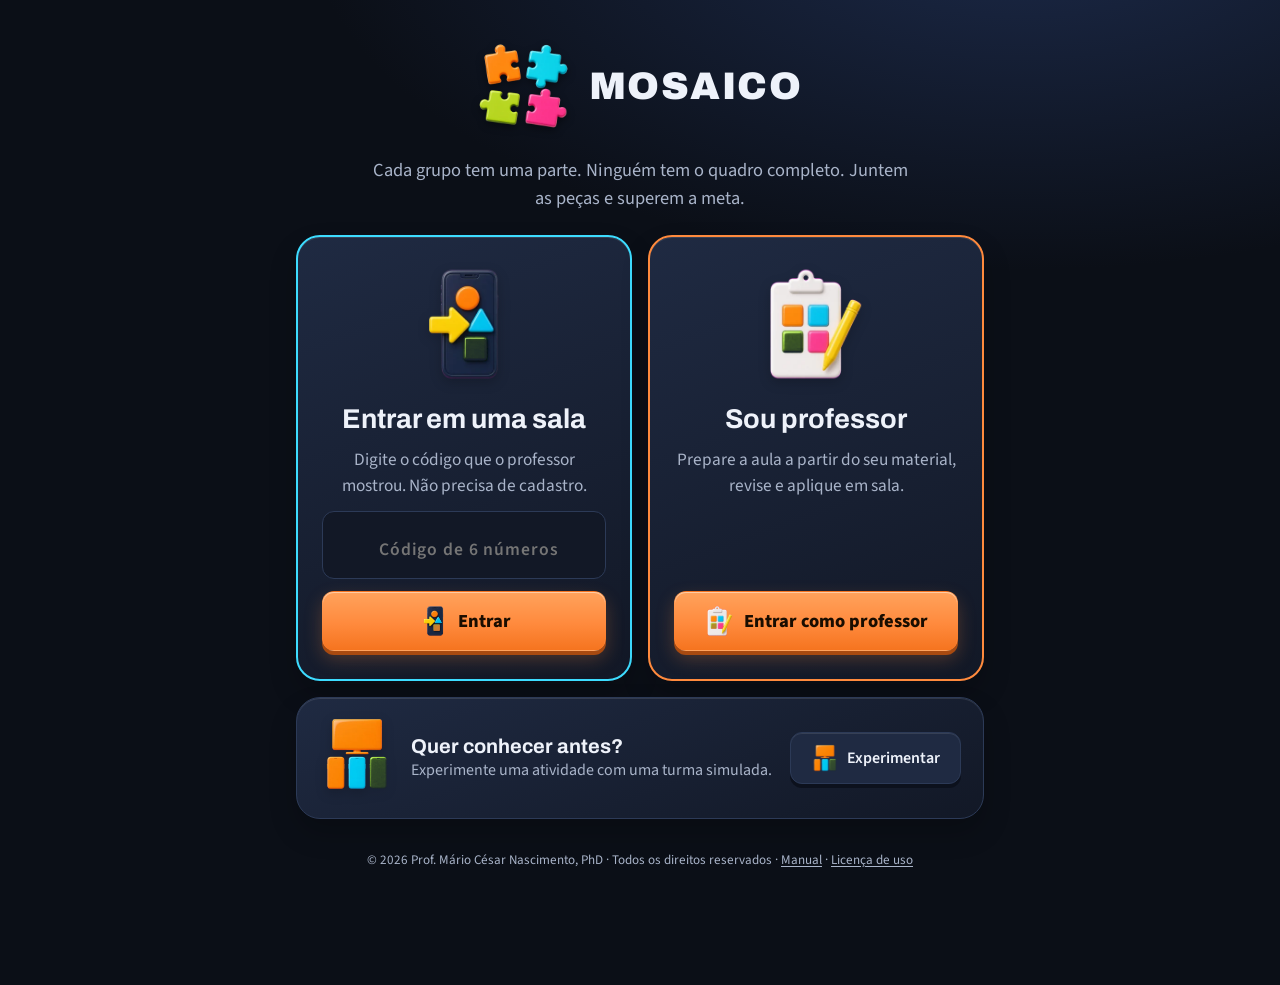
==== commit cdba92ea: "Manual completo no site e memória legível no celular - manual.html (mosaico-sala.web.app/manual): ca" ====
--- a/index.html
+++ b/index.html
@@ -68,7 +68,7 @@
       <a class="btn" href="planejar.html?ensaio=1&amp;demonstracao=1" data-ico="simulador">Experimentar</a>
     </article>
   </section>
-  <footer class="rodape-licenca">© 2026 Prof. Mário César Nascimento, PhD · Todos os direitos reservados · <a href="licenca.html">Licença de uso</a></footer>
+  <footer class="rodape-licenca">© 2026 Prof. Mário César Nascimento, PhD · Todos os direitos reservados · <a href="manual.html">Manual</a> · <a href="licenca.html">Licença de uso</a></footer>
 </main>
 <script type="module" src="js/nav.js"></script>
 <script>
--- a/css/mosaico.css
+++ b/css/mosaico.css
@@ -224,7 +224,7 @@
 
 /* Montagem em peças: peça de quebra-cabeça em tela cheia no celular */
 .peca-qc { display: block; width: 100%; height: auto; max-height: 68vh; overflow: visible; filter: drop-shadow(0 8px 14px rgba(0,0,0,.35)); }
-.peca-qc-texto { width: 100%; height: 100%; display: flex; align-items: center; justify-content: center; text-align: center; color: #1b1b1b; font-family: 'Archivo', system-ui, sans-serif; font-weight: 800; line-height: 1.15; overflow-wrap: anywhere; padding: 2px; }
+.peca-qc-texto { width: 100%; height: 100%; display: flex; align-items: center; justify-content: center; text-align: center; color: #1b1b1b; font-family: 'Archivo', system-ui, sans-serif; font-weight: 800; line-height: 1.15; overflow-wrap: break-word; hyphens: auto; -webkit-hyphens: auto; padding: 2px; }
 .pecas-carrossel { display: flex; gap: 14px; overflow-x: auto; scroll-snap-type: x mandatory; padding: 18px 6px 8px; }
 .pecas-carrossel > div { flex: 0 0 92%; scroll-snap-align: center; }
 .pecas-fila { display: flex; flex-wrap: wrap; gap: 6px; align-items: flex-start; }
@@ -351,8 +351,8 @@
 .direcao-botoes { display: flex; gap: 6px; }
 .direcao { width: 54px; height: 54px; border-radius: 12px; border: 2px solid var(--linha); background: var(--fundo-2); color: var(--texto); font: 900 1.4rem var(--fonte-titulo); }
 .direcao.ativo { border-color: var(--acento); background: #2a1d12; }
-.memoria { display: grid; grid-template-columns: repeat(var(--n, 4), 1fr); gap: 8px; margin: 10px 0; }
-.carta { aspect-ratio: 3 / 4; border-radius: 12px; border: 2px solid var(--linha); background: linear-gradient(135deg, #2b3a5c, #1b2439); color: var(--texto); font: 700 .9rem var(--fonte); padding: 4px; overflow-wrap: anywhere; display: grid; place-items: center; box-shadow: 0 4px 0 #0c111d; }
+.memoria { display: grid; grid-template-columns: repeat(var(--n, 4), minmax(0, 1fr)); gap: 8px; margin: 10px 0; }   /* minmax(0): texto longo não alarga o tabuleiro além do cartão */
+.carta { min-width: 0; hyphens: auto; -webkit-hyphens: auto; aspect-ratio: 3 / 4; border-radius: 12px; border: 2px solid var(--linha); background: linear-gradient(135deg, #2b3a5c, #1b2439); color: var(--texto); font: 700 .9rem var(--fonte); padding: 4px; overflow-wrap: break-word; display: grid; place-items: center; box-shadow: 0 4px 0 #0c111d; }
 .carta .verso { font-family: var(--fonte-titulo); font-weight: 900; opacity: .5; }
 .carta.aberta { background: linear-gradient(180deg, #fffaf0, #efe4cf); color: #1b1b1b; }
 .carta.achada { border-color: var(--cor, #3ddc84); box-shadow: 0 0 0 3px var(--cor, #3ddc84) inset; }
@@ -664,3 +664,16 @@
 .sala-escolhida strong { font: 800 1.6rem var(--fonte-titulo); letter-spacing: .12em; }
 .sala-escolhida .btn { margin-left: auto; }
 .entrada-privacidade { font-size: .92rem; margin: 4px 0 0; }
+
+/* ---------- Imagem ampliada (celular): tela cheia, zoom por botões e arraste ---------- */
+.analise-midia { display: grid; gap: 8px; justify-items: center; }
+.analise-img.ampliavel { cursor: zoom-in; }
+.ampliar-botao { justify-self: center; min-height: 44px; }
+dialog.ampliar-imagem { width: 100vw; height: 100dvh; max-width: none; max-height: none; margin: 0; padding: 0; border: 0; background: #000; color: var(--texto); display: grid; grid-template-rows: auto 1fr; }
+dialog.ampliar-imagem::backdrop { background: #000c; }
+.ampliar-barra { display: flex; align-items: center; justify-content: space-between; gap: 8px; padding: 10px 12px; padding-top: max(10px, env(safe-area-inset-top)); background: var(--fundo-2); }
+.ampliar-zoom { display: flex; gap: 6px; }
+.ampliar-zoom .btn[aria-pressed=true] { background: var(--acento-2); color: #04121a; }
+.ampliar-barra .btn { min-height: 44px; min-width: 52px; font-size: 1rem; }
+.ampliar-area { overflow: auto; -webkit-overflow-scrolling: touch; touch-action: pan-x pan-y pinch-zoom; display: block; }
+.ampliar-area img { width: 100%; height: auto; max-width: none; display: block; margin: auto; background: #fff; }
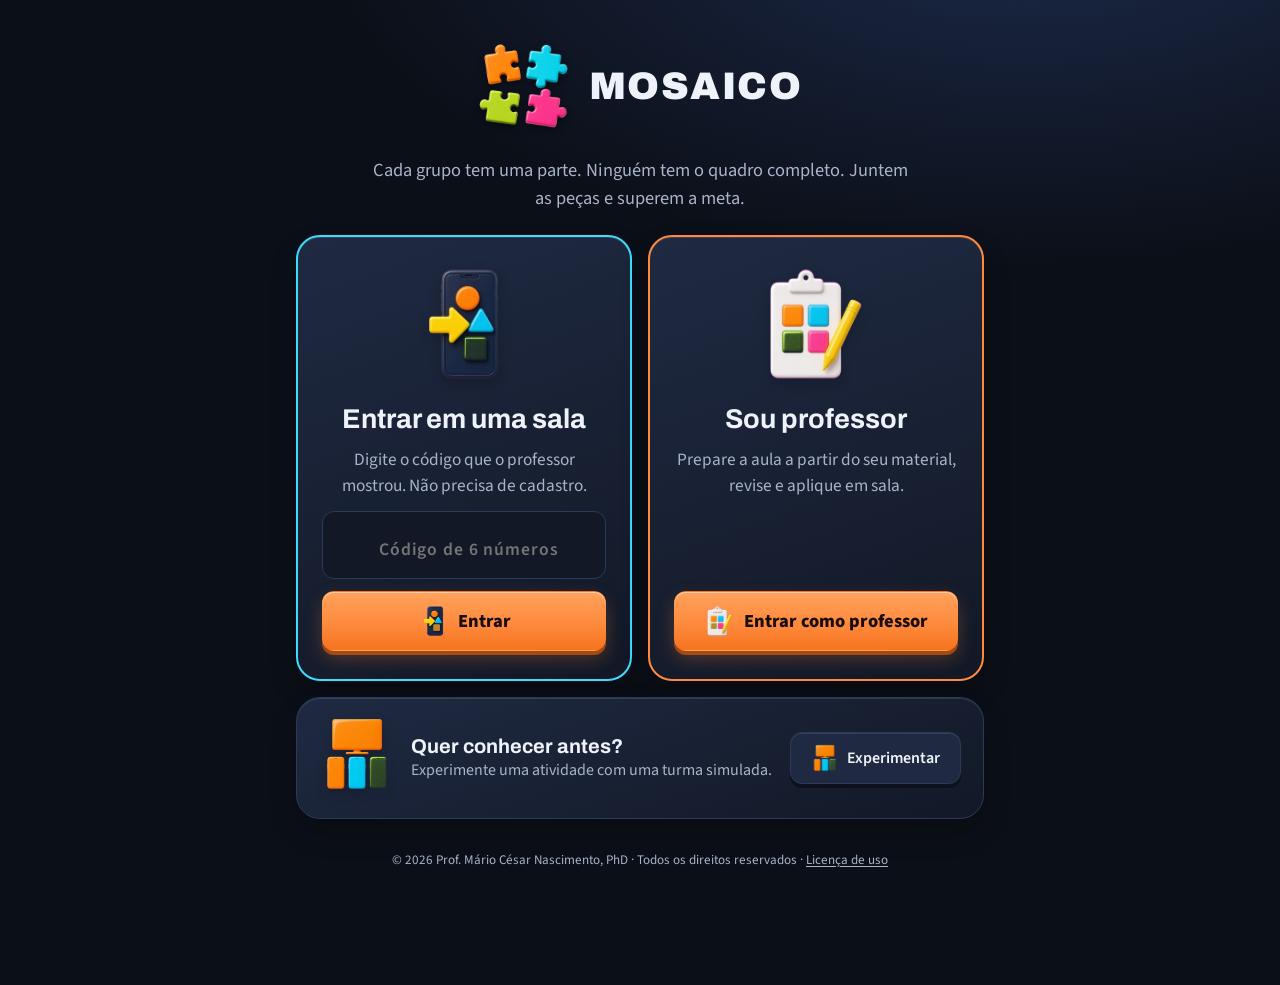
==== commit 813ae3f1: "Melhorias diversas, alteração do estado do manual, etc" ====
--- a/index.html
+++ b/index.html
@@ -1,80 +1,86 @@
-<!doctype html>
-<html lang="pt-BR">
-<head>
-<meta charset="utf-8">
-<meta name="viewport" content="width=device-width,initial-scale=1,viewport-fit=cover">
-<title>MOSAICO · Sala</title>
-<meta name="description" content="Atividades em grupo com informação fracionada, cooperação e meta coletiva.">
-<link rel="preconnect" href="https://fonts.googleapis.com">
-<link rel="preconnect" href="https://fonts.gstatic.com" crossorigin>
-<link href="https://fonts.googleapis.com/css2?family=Archivo:wght@700;800;900&family=Source+Sans+3:wght@400;600;700&display=swap" rel="stylesheet">
-<link rel="icon" href="assets/favicon.png" type="image/png">
-<link rel="apple-touch-icon" href="assets/apple-touch-icon.png">
-<link rel="manifest" href="manifest.webmanifest">
-<meta name="theme-color" content="#0b0f17">
-<link rel="stylesheet" href="css/mosaico.css">
-<style>
-  .hero { padding: 40px 0 22px; text-align: center; }
-  .hero .marca { font-size: 2.4rem; justify-content: center; }
-  .hero .marca .logo { width: 2.4em; height: 2.4em; }
-  .hero p { font-size: 1.15rem; color: var(--texto-2); max-width: 30em; margin: 6px auto 0; }
-  /* Três portas: sala e professor lado a lado, conhecer embaixo e menor. No celular, empilham com a sala primeiro. */
-  .portas { display: grid; gap: 16px; }
-  @media (min-width: 720px) { .portas { grid-template-columns: 1fr 1fr; } .porta-conhecer { grid-column: 1 / -1; } }
-  .porta { display: flex; flex-direction: column; align-items: center; text-align: center; gap: 12px; padding: 28px 24px; border-radius: 24px; border: 1px solid var(--linha);
-    background: linear-gradient(160deg, var(--cartao-2), var(--fundo-2)); box-shadow: inset 0 1px #ffffff1c, 0 14px 28px #0003; }
-  .porta h2 { font-size: 1.7rem; margin: 0; }
-  .porta p { margin: 0; color: var(--texto-2); font-size: 1.08rem; max-width: 24em; }
-  .porta .btn { width: 100%; min-height: 60px; font-size: 1.15rem; margin-top: auto; }
-  .porta-sala { border: 2px solid var(--acento-2); }
-  .porta-sala form { width: 100%; display: grid; gap: 12px; margin-top: auto; }
-  .porta-sala input { text-align: center; font: 800 2rem/1 var(--fonte-titulo); letter-spacing: .3em; padding: 14px 8px 14px calc(8px + .3em); min-height: 68px; }
-  .porta-sala input::placeholder { letter-spacing: .05em; font: 600 1.1rem var(--fonte); }
-  .porta-professor { border: 2px solid var(--acento); }
-  .porta-conhecer { flex-direction: row; text-align: left; padding: 18px 22px; gap: 16px; }
-  .porta-conhecer h2 { font-size: 1.25rem; }
-  .porta-conhecer p { font-size: 1rem; }
-  .porta-conhecer .btn { width: auto; min-height: 52px; font-size: 1rem; margin: 0 0 0 auto; white-space: nowrap; }
-  .porta-conhecer > div { flex: 1; min-width: 0; }
-  @media (max-width: 560px) { .porta-conhecer { flex-wrap: wrap; } .porta-conhecer .btn { width: 100%; margin: 0; } .porta { padding: 22px 16px; } }
-</style>
-</head>
-<body>
-<main class="pagina">
-  <section class="hero">
-    <h1 class="marca"><img class="logo" src="assets/mosaico.webp" alt="" width="96" height="96">MOSAICO</h1>
-    <p>Cada grupo tem uma parte. Ninguém tem o quadro completo. Juntem as peças e superem a meta.</p>
-  </section>
-  <section class="portas" aria-label="Entradas">
-    <article class="porta porta-sala">
-      <span data-ilu="e_participar" data-tam="88"></span>
-      <h2>Entrar em uma sala</h2>
-      <p>Digite o código que o professor mostrou. Não precisa de cadastro.</p>
-      <form action="participar.html" method="get" id="formSala">
-        <label class="visualmente-oculto" for="codigoInicio">Código da sala</label>
-        <input id="codigoInicio" name="sala" inputmode="numeric" pattern="[0-9]{6}" maxlength="6" autocomplete="off" placeholder="Código de 6 números" required>
-        <button class="btn primario" type="submit" data-ico="participar">Entrar</button>
-      </form>
-    </article>
-    <article class="porta porta-professor">
-      <span data-ilu="e_planejar" data-tam="88"></span>
-      <h2>Sou professor</h2>
-      <p>Prepare a aula a partir do seu material, revise e aplique em sala.</p>
-      <a class="btn primario" id="lnkPlanejar" href="planejar.html" data-ico="planejar">Entrar como professor</a>
-    </article>
-    <article class="porta porta-conhecer">
-      <span data-ilu="e_simulador" data-tam="56"></span>
-      <div><h2>Quer conhecer antes?</h2><p>Experimente uma atividade com uma turma simulada.</p></div>
-      <a class="btn" href="planejar.html?ensaio=1&amp;demonstracao=1" data-ico="simulador">Experimentar</a>
-    </article>
-  </section>
-  <footer class="rodape-licenca">© 2026 Prof. Mário César Nascimento, PhD · Todos os direitos reservados · <a href="manual.html">Manual</a> · <a href="licenca.html">Licença de uso</a></footer>
-</main>
-<script type="module" src="js/nav.js"></script>
-<script>
-  // O código só aceita números; com os 6 digitados, segue direto para a sala.
-  const cod = document.getElementById('codigoInicio');
-  cod.addEventListener('input', () => { cod.value = cod.value.replace(/\D/g, '').slice(0, 6); if (cod.value.length === 6) document.getElementById('formSala').requestSubmit(); });
-</script>
-</body>
-</html>
+<!doctype html>
+<html lang="pt-BR">
+<head>
+<meta charset="utf-8">
+<meta name="viewport" content="width=device-width,initial-scale=1,viewport-fit=cover">
+<title>MOSAICO · Sala</title>
+<meta name="description" content="Atividades em grupo com informação fracionada, cooperação e meta coletiva.">
+<link rel="preconnect" href="https://fonts.googleapis.com">
+<link rel="preconnect" href="https://fonts.gstatic.com" crossorigin>
+<link href="https://fonts.googleapis.com/css2?family=Archivo:wght@700;800;900&family=Source+Sans+3:wght@400;600;700&display=swap" rel="stylesheet">
+<link rel="icon" href="assets/favicon.png" type="image/png">
+<link rel="apple-touch-icon" href="assets/apple-touch-icon.png">
+<link rel="manifest" href="manifest.webmanifest">
+<meta name="theme-color" content="#0b0f17">
+<link rel="stylesheet" href="css/mosaico.css">
+<style>
+  .hero { padding: 40px 0 22px; text-align: center; }
+  .hero .marca { font-size: 2.4rem; justify-content: center; }
+  .hero .marca .logo { width: 2.4em; height: 2.4em; }
+  .hero p { font-size: 1.15rem; color: var(--texto-2); max-width: 30em; margin: 6px auto 0; }
+  /* Três portas: sala e professor lado a lado, conhecer embaixo e menor. No celular, empilham com a sala primeiro. */
+  .portas { display: grid; gap: 16px; }
+  @media (min-width: 720px) { .portas { grid-template-columns: 1fr 1fr; } .porta-conhecer { grid-column: 1 / -1; } }
+  .porta { display: flex; flex-direction: column; align-items: center; text-align: center; gap: 12px; padding: 28px 24px; border-radius: 24px; border: 1px solid var(--linha);
+    background: linear-gradient(160deg, var(--cartao-2), var(--fundo-2)); box-shadow: inset 0 1px #ffffff1c, 0 14px 28px #0003; }
+  .porta h2 { font-size: 1.7rem; margin: 0; }
+  .porta p { margin: 0; color: var(--texto-2); font-size: 1.08rem; max-width: 24em; }
+  .porta .btn { width: 100%; min-height: 60px; font-size: 1.15rem; margin-top: auto; }
+  .porta-sala { border: 2px solid var(--acento-2); }
+  .porta-sala form { width: 100%; display: grid; gap: 12px; margin-top: auto; }
+  .porta-sala input { text-align: center; font: 800 2rem/1 var(--fonte-titulo); letter-spacing: .3em; padding: 14px 8px 14px calc(8px + .3em); min-height: 68px; }
+  .porta-sala input::placeholder { letter-spacing: .05em; font: 600 1.1rem var(--fonte); }
+  .porta-professor { border: 2px solid var(--acento); }
+  .porta-conhecer { flex-direction: row; text-align: left; padding: 18px 22px; gap: 16px; }
+  .porta-conhecer h2 { font-size: 1.25rem; }
+  .porta-conhecer p { font-size: 1rem; }
+  .porta-conhecer .btn { width: auto; min-height: 52px; font-size: 1rem; margin: 0 0 0 auto; white-space: nowrap; }
+  .porta-conhecer > div { flex: 1; min-width: 0; }
+  @media (max-width: 560px) { .porta-conhecer { flex-wrap: wrap; } .porta-conhecer .btn { width: 100%; margin: 0; } .porta { padding: 22px 16px; } }
+</style>
+<style>.porta .erro-codigo,.erro-codigo{flex-basis:100%;margin:6px 0 0;color:#ff8a7a;font-weight:700;font-size:.95rem}</style>
+</head>
+<body>
+<main class="pagina">
+  <section class="hero">
+    <h1 class="marca"><img class="logo" src="assets/mosaico.webp" alt="" width="96" height="96">MOSAICO</h1>
+    <p>Cada grupo tem uma parte. Ninguém tem o quadro completo. Juntem as peças e superem a meta.</p>
+  </section>
+  <section class="portas" aria-label="Entradas">
+    <article class="porta porta-sala">
+      <span data-ilu="e_participar" data-tam="88"></span>
+      <h2>Entrar em uma sala</h2>
+      <p>Digite o código que o professor mostrou. Não precisa de cadastro.</p>
+      <form action="participar.html" method="get" id="formSala">
+        <label class="visualmente-oculto" for="codigoInicio">Código da sala</label>
+        <input id="codigoInicio" name="sala" inputmode="numeric" pattern="[0-9]{6}" maxlength="6" autocomplete="off" placeholder="Código de 6 números" required aria-describedby="erroCodigo">
+        <p class="erro-codigo" id="erroCodigo" role="alert" hidden>O código tem 6 números. Confira no telão.</p>
+        <button class="btn primario" type="submit" data-ico="participar">Entrar</button>
+      </form>
+    </article>
+    <article class="porta porta-professor">
+      <span data-ilu="e_planejar" data-tam="88"></span>
+      <h2>Sou professor</h2>
+      <p>Prepare a aula a partir do seu material, revise e aplique em sala.</p>
+      <a class="btn primario" id="lnkPlanejar" href="planejar.html" data-ico="planejar">Entrar como professor</a>
+    </article>
+    <article class="porta porta-conhecer">
+      <span data-ilu="e_simulador" data-tam="56"></span>
+      <div><h2>Quer conhecer antes?</h2><p>Experimente uma atividade com uma turma simulada.</p></div>
+      <a class="btn" href="planejar.html?ensaio=1&amp;demonstracao=1" data-ico="simulador">Experimentar</a>
+    </article>
+  </section>
+  <footer class="rodape-licenca">© 2026 Prof. Mário César Nascimento, PhD · Todos os direitos reservados · <a href="licenca.html">Licença de uso</a></footer>
+</main>
+<script type="module" src="js/nav.js"></script>
+<script>
+  // O código só aceita números; com os 6 digitados, segue direto para a sala.
+  const cod = document.getElementById('codigoInicio');
+  cod.addEventListener('input', () => { cod.value = cod.value.replace(/\D/g, '').slice(0, 6); if (cod.value.length === 6) document.getElementById('formSala').requestSubmit(); });
+  // Mensagem própria, em português, no lugar do aviso do navegador ('Please match the requested format').
+  const erroCod = document.getElementById('erroCodigo');
+  cod.addEventListener('invalid', ev => { ev.preventDefault(); erroCod.textContent = cod.value ? `O código tem 6 números; faltam ${6 - cod.value.length}.` : 'Digite o código de 6 números que aparece no telão.'; erroCod.hidden = false; cod.setAttribute('aria-invalid', 'true'); cod.focus(); });
+  cod.addEventListener('input', () => { erroCod.hidden = true; cod.removeAttribute('aria-invalid'); });
+</script>
+</body>
+</html>
--- a/css/mosaico.css
+++ b/css/mosaico.css
@@ -144,16 +144,22 @@
 .codigo { font-family: var(--fonte-titulo); font-weight: 900; letter-spacing: .12em; font-size: 2rem; }
 
 /* Telão (TV) */
-body.telao { font-size: clamp(15px, min(1.55vw, 2.75vh), 72px); overflow: hidden; }
+/* --ajuste: encolhe tudo junto quando o conteúdo não cabe (js/telao.js, caber()) — o telão nunca corta. */
+body.telao { font-size: calc(clamp(15px, min(1.55vw, 2.75vh), 72px) * var(--ajuste, 1)); overflow: hidden; }
 .btn-tela-cheia { min-height: 0; width: 2.2em; height: 2.2em; padding: 0; font-size: .8em; }
 body.telao:fullscreen .btn-tela-cheia, :fullscreen .btn-tela-cheia { opacity: .35; }
-.telao-palco { height: 100vh; padding: 3vh 4vw; display: grid; grid-template-rows: auto 1fr auto; gap: 2vh; }
-.telao-palco header { display: flex; justify-content: space-between; align-items: center; }
+.telao-palco { height: 100vh; height: 100dvh; width: 100%; padding: 3vh 4vw; display: grid; grid-template-rows: auto minmax(0, 1fr) auto; grid-template-columns: minmax(0, 1fr); gap: 2vh; }
+:fullscreen .telao-palco, .telao-palco:fullscreen { height: 100vh; }
+.telao-palco header { display: flex; justify-content: space-between; align-items: center; gap: 1em; min-width: 0; }
+.telao-palco header #cabecalho { overflow: hidden; text-overflow: ellipsis; white-space: nowrap; min-width: 0; }
+.telao-palco header > span:last-child { min-width: 0; }
 .telao-palco h1 { font-size: 2.4em; overflow-wrap: break-word; hyphens: auto; -webkit-hyphens: auto; max-width: 100%; }
 .telao-palco .marca { font-size: 1.3em; }
-.telao-centro { display: flex; flex-direction: column; justify-content: center; gap: 2vh; min-height: 0; overflow: hidden; }
-.telao-entrada { display: grid; grid-template-columns: auto 1fr; gap: 4vw; align-items: center; }
-.telao-entrada .qr { width: min(34vh, 34vw); }
+.telao-centro { display: flex; flex-direction: column; justify-content: center; justify-content: safe center; gap: 2vh; min-height: 0; min-width: 0; overflow: hidden; }
+.telao-entrada { display: grid; grid-template-columns: auto minmax(0, 1fr); gap: 4vw; align-items: center; }
+.telao-entrada .qr { width: calc(min(34vh, 34vw) * var(--ajuste, 1)); }
+.telao-entrada p { overflow-wrap: anywhere; }
+.telao .faixa-simulacao { font-size: .8em; margin: 0; }
 .telao-entrada .codigo { font-size: 3.2em; }
 .telao .grade-grupos { grid-template-columns: repeat(auto-fit, minmax(14em, 1fr)); }
 .telao .grupo { font-size: .9em; }
@@ -677,3 +683,16 @@
 .ampliar-barra .btn { min-height: 44px; min-width: 52px; font-size: 1rem; }
 .ampliar-area { overflow: auto; -webkit-overflow-scrolling: touch; touch-action: pan-x pan-y pinch-zoom; display: block; }
 .ampliar-area img { width: 100%; height: auto; max-width: none; display: block; margin: auto; background: #fff; }
+
+/* 26/10/2026 · palavras longas quebram com hífen, na sílaba, e não no meio ("Vasoconstriçã/o") */
+.cartao-arr, .rotulo-par, .fragmento div, .seq-btn { -webkit-hyphens: auto; hyphens: auto; hyphenate-limit-chars: 7 3 3; }
+/* Telão: o tabuleiro da memória cabe na altura da TV (cartas 5:3; a grade ocupa no máximo ~36% da altura) */
+.telao .telao-memoria { width: min(70vw, calc(36vh * var(--n, 4) * 5 / (3 * var(--l, 3)))); }
+
+/* ---------- Aplicar em sala: conferência e começar ---------- */
+.btn.grande { min-height: 60px; font-size: 1.15rem; }
+.conferencia-grupos { display: flex; flex-wrap: wrap; gap: 8px; margin: 4px 0 14px; }
+.comecar-aula h2 { margin: 0 0 10px; }
+.salas-abertas { border: 2px solid var(--alerta, #f5b14c); }
+.salas-abertas h2 { display: flex; align-items: center; gap: 8px; }
+.sim-modo .etiqueta { font: 700 .72rem var(--fonte); letter-spacing: .06em; text-transform: uppercase; background: var(--acento); color: #1a0d00; border-radius: 999px; padding: 2px 10px; }
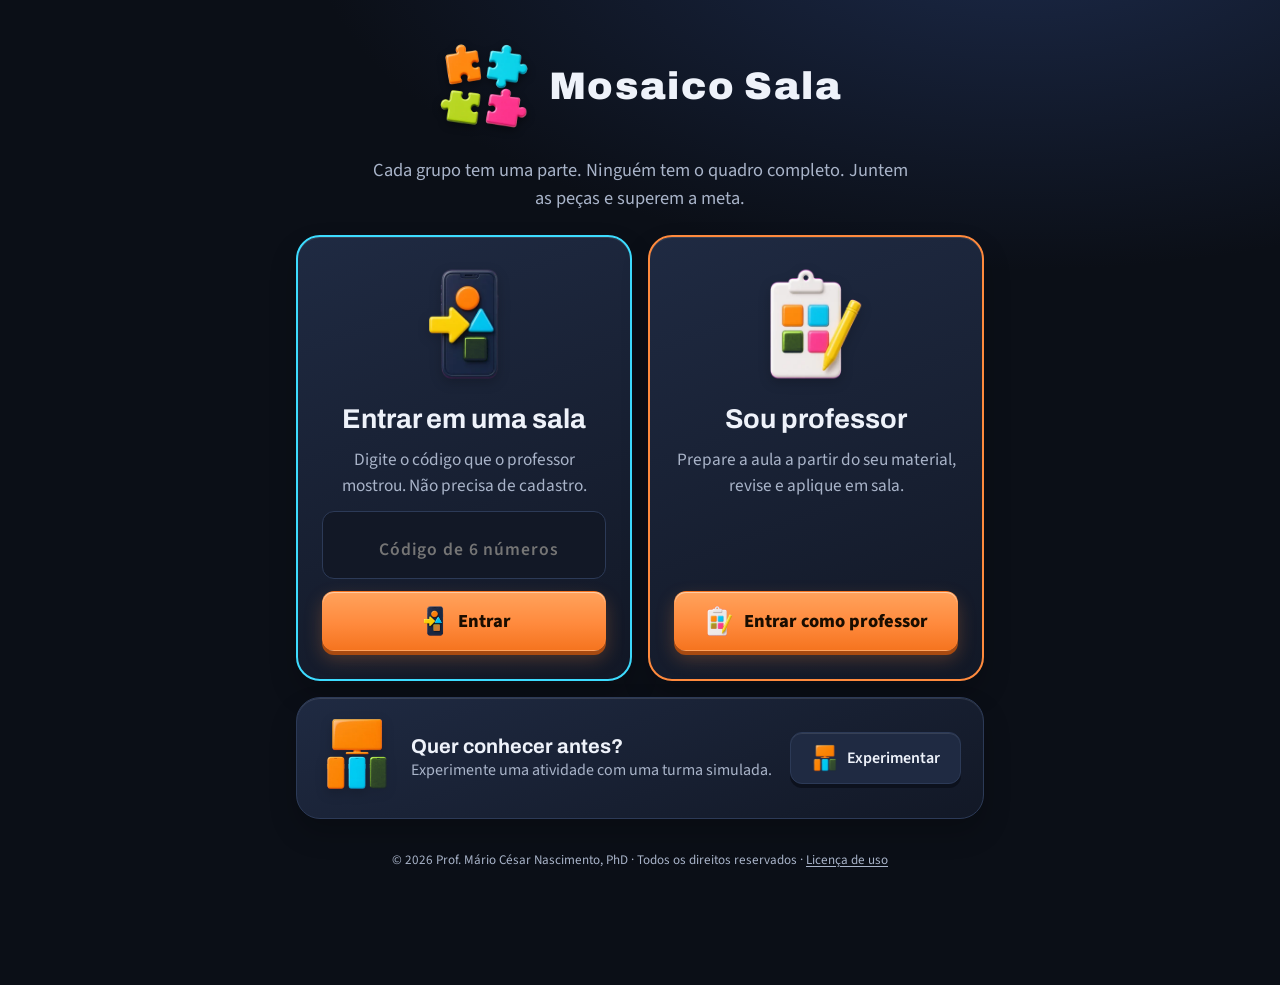
==== commit 4e487176: "Separa criar, ajustar e aplicar, e adota o nome Mosaico Sala. A entrada do professor fica nas três p" ====
--- a/index.html
+++ b/index.html
@@ -3,7 +3,7 @@
 <head>
 <meta charset="utf-8">
 <meta name="viewport" content="width=device-width,initial-scale=1,viewport-fit=cover">
-<title>MOSAICO · Sala</title>
+<title>Mosaico Sala</title>
 <meta name="description" content="Atividades em grupo com informação fracionada, cooperação e meta coletiva.">
 <link rel="preconnect" href="https://fonts.googleapis.com">
 <link rel="preconnect" href="https://fonts.gstatic.com" crossorigin>
@@ -43,7 +43,7 @@
 <body>
 <main class="pagina">
   <section class="hero">
-    <h1 class="marca"><img class="logo" src="assets/mosaico.webp" alt="" width="96" height="96">MOSAICO</h1>
+    <h1 class="marca"><img class="logo" src="assets/mosaico.webp" alt="" width="96" height="96">Mosaico Sala</h1>
     <p>Cada grupo tem uma parte. Ninguém tem o quadro completo. Juntem as peças e superem a meta.</p>
   </section>
   <section class="portas" aria-label="Entradas">
--- a/css/mosaico.css
+++ b/css/mosaico.css
@@ -1,4 +1,4 @@
-/* MOSAICO · Sala — estilos compartilhados (condução no celular, telão na TV, participante no celular) */
+/* Mosaico Sala — estilos compartilhados (condução no celular, telão na TV, participante no celular) */
 :root {
   --fundo: #0b0f17;
   --fundo-2: #121826;
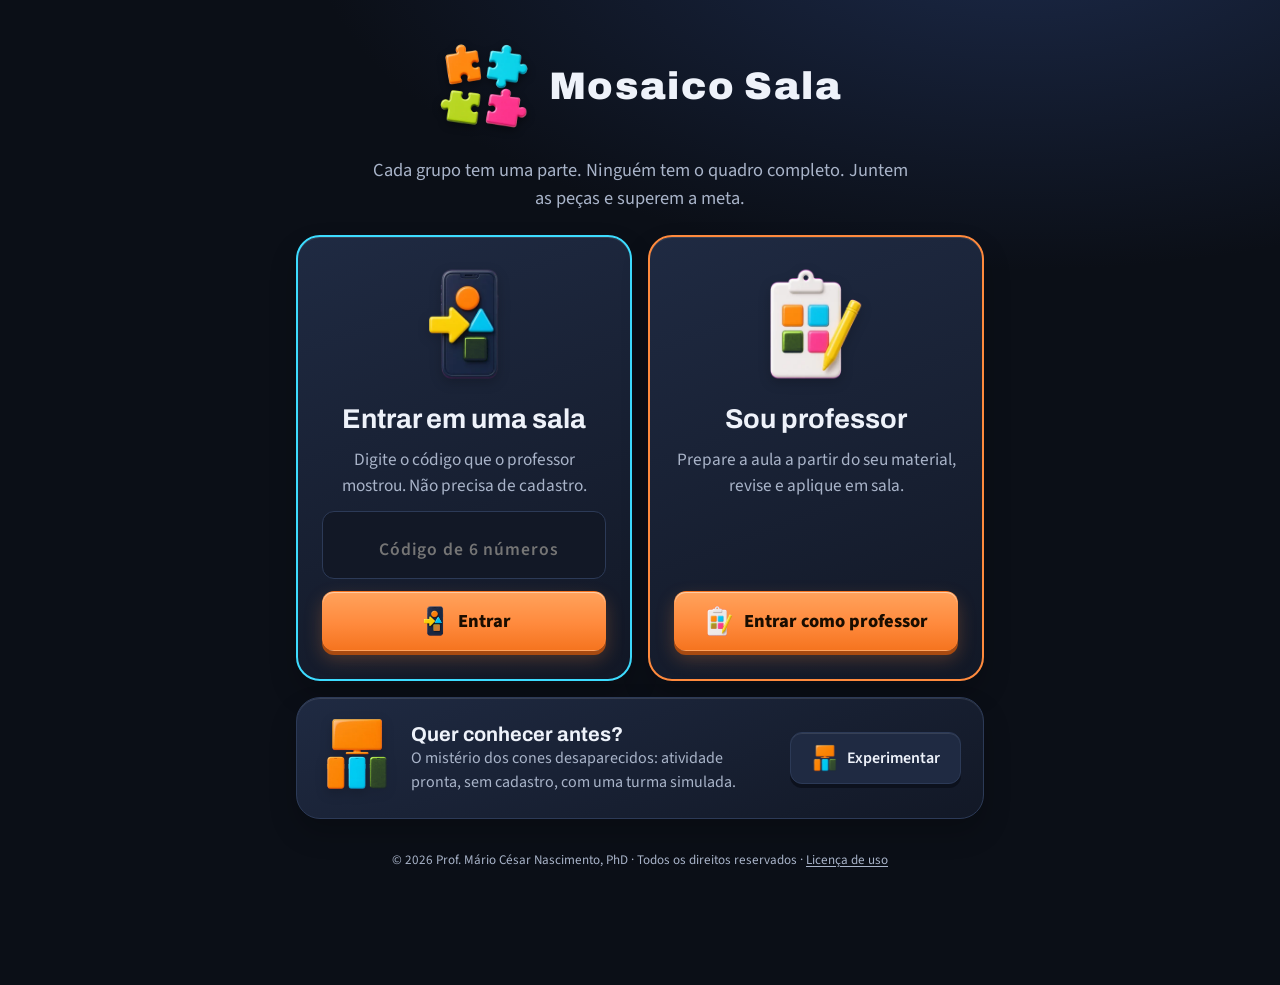
==== commit 189be2ff: "Adiciona demonstração pública original dos cones" ====
--- a/index.html
+++ b/index.html
@@ -66,8 +66,8 @@
     </article>
     <article class="porta porta-conhecer">
       <span data-ilu="e_simulador" data-tam="56"></span>
-      <div><h2>Quer conhecer antes?</h2><p>Experimente uma atividade com uma turma simulada.</p></div>
-      <a class="btn" href="planejar.html?ensaio=1&amp;demonstracao=1" data-ico="simulador">Experimentar</a>
+      <div><h2>Quer conhecer antes?</h2><p>O mistério dos cones desaparecidos: atividade pronta, sem cadastro, com uma turma simulada.</p></div>
+      <a class="btn" href="previa.html?ensaio=1&amp;demonstracao=1" data-ico="simulador">Experimentar</a>
     </article>
   </section>
   <footer class="rodape-licenca">© 2026 Prof. Mário César Nascimento, PhD · Todos os direitos reservados · <a href="licenca.html">Licença de uso</a></footer>
--- a/css/mosaico.css
+++ b/css/mosaico.css
@@ -489,7 +489,7 @@
 .fluxo a, .fluxo button { display: inline-flex; align-items: center; gap: 7px; min-height: 42px; padding: 0 14px; border-radius: 999px; border: 1px solid var(--linha);
   background: linear-gradient(180deg, #1f2a42, #182033); color: var(--texto-2); font: 700 .9rem var(--fonte); text-decoration: none; white-space: nowrap; cursor: pointer; box-shadow: 0 3px 0 #0c111d; }
 .fluxo a:hover, .fluxo button:hover { color: var(--texto); border-color: var(--acento-2); }
-.fluxo a[aria-current=page] { color: #1a0d00; background: linear-gradient(180deg, #ffa25c, #ff8a3d); border-color: transparent; box-shadow: 0 3px 0 #a84a10; }
+.fluxo a[aria-current=page] { color: #042028; background: linear-gradient(180deg, #8af0ff, #3ddcff); border-color: transparent; box-shadow: 0 3px 0 #0b6a80; }
 .fluxo .sep { color: var(--linha); font-weight: 800; flex: none; }
 .fluxo .num { font-family: var(--fonte-titulo); font-weight: 900; opacity: .75; }
 .fluxo .inicio { padding: 0 12px; }
@@ -650,10 +650,25 @@
 
 /* ---------- Ícones grandes (padrão docente) ----------
    Os 3D vêm recortados e com o mesmo tamanho óptico (assets/ilustracoes/3d), então podem crescer sem desalinhar.
-   Botões e navegação: ~28 px; ilustrações: 35% acima do tamanho pedido por cada tela, até 140 px. */
+   No menu, cada ícone ocupa a coluna inteira (até 104 px). Nas três portas do início, até 200 px. */
 img.ico.em-3d, .btn img.ico.em-3d, .abas button img.ico.em-3d, .plan-nav button img.ico.em-3d, .plan-acoes .btn img.ico.em-3d { width: 1.75em; height: 1.75em; margin-block: -.25em; }
 .ico:not(.em-3d), .btn .ico:not(.em-3d) { width: 1.4em; height: 1.4em; }
 img.ilu.em-3d { width: min(calc(var(--tam, 56px) * 1.35), 140px) !important; height: min(calc(var(--tam, 56px) * 1.35), 140px) !important; }
+/* Menu do professor: ícone em cima do nome, no maior tamanho que as 6 colunas aguentam. */
+nav.fluxo[data-fluxo-docente] { display: grid; grid-template-columns: repeat(6, minmax(0, 1fr)); gap: 6px; align-items: stretch; overflow: visible; padding: 8px 0 12px; }
+nav.fluxo[data-fluxo-docente] > a,
+nav.fluxo[data-fluxo-docente] > button { flex-direction: column; justify-content: flex-start; align-items: center; gap: 2px; min-width: 0; min-height: 0; padding: 8px 2px 7px; border-radius: 16px; white-space: normal; text-align: center; font-size: clamp(.62rem, 2.5vw, .82rem); line-height: 1.05; }
+nav.fluxo[data-fluxo-docente] .rot,
+nav.fluxo[data-fluxo-docente] .inicio .rot { display: block; }
+nav.fluxo[data-fluxo-docente] .inicio { padding: 8px 2px 7px; }
+nav.fluxo[data-fluxo-docente] > a > .ico,
+nav.fluxo[data-fluxo-docente] > button > .ico { width: min(100%, 104px) !important; height: auto !important; aspect-ratio: 1; max-height: 104px; margin: 0 !important; }
+.acao-professor > img.ilu.em-3d { width: min(42vw, 200px) !important; height: min(42vw, 200px) !important; }
+@media (max-width: 759px) { .acao-professor > img.ilu.em-3d { width: min(28vw, 128px) !important; height: min(28vw, 128px) !important; } }
+@media (max-height: 520px) {
+  nav.fluxo[data-fluxo-docente] > a > .ico,
+  nav.fluxo[data-fluxo-docente] > button > .ico { max-height: 44px; width: min(100%, 44px) !important; }
+}
 .telao .titulo-etapa img.ilu.em-3d { width: 1.8em !important; height: 1.8em !important; }
 .visualmente-oculto { position: absolute; width: 1px; height: 1px; overflow: hidden; clip: rect(0 0 0 0); white-space: nowrap; }
 
